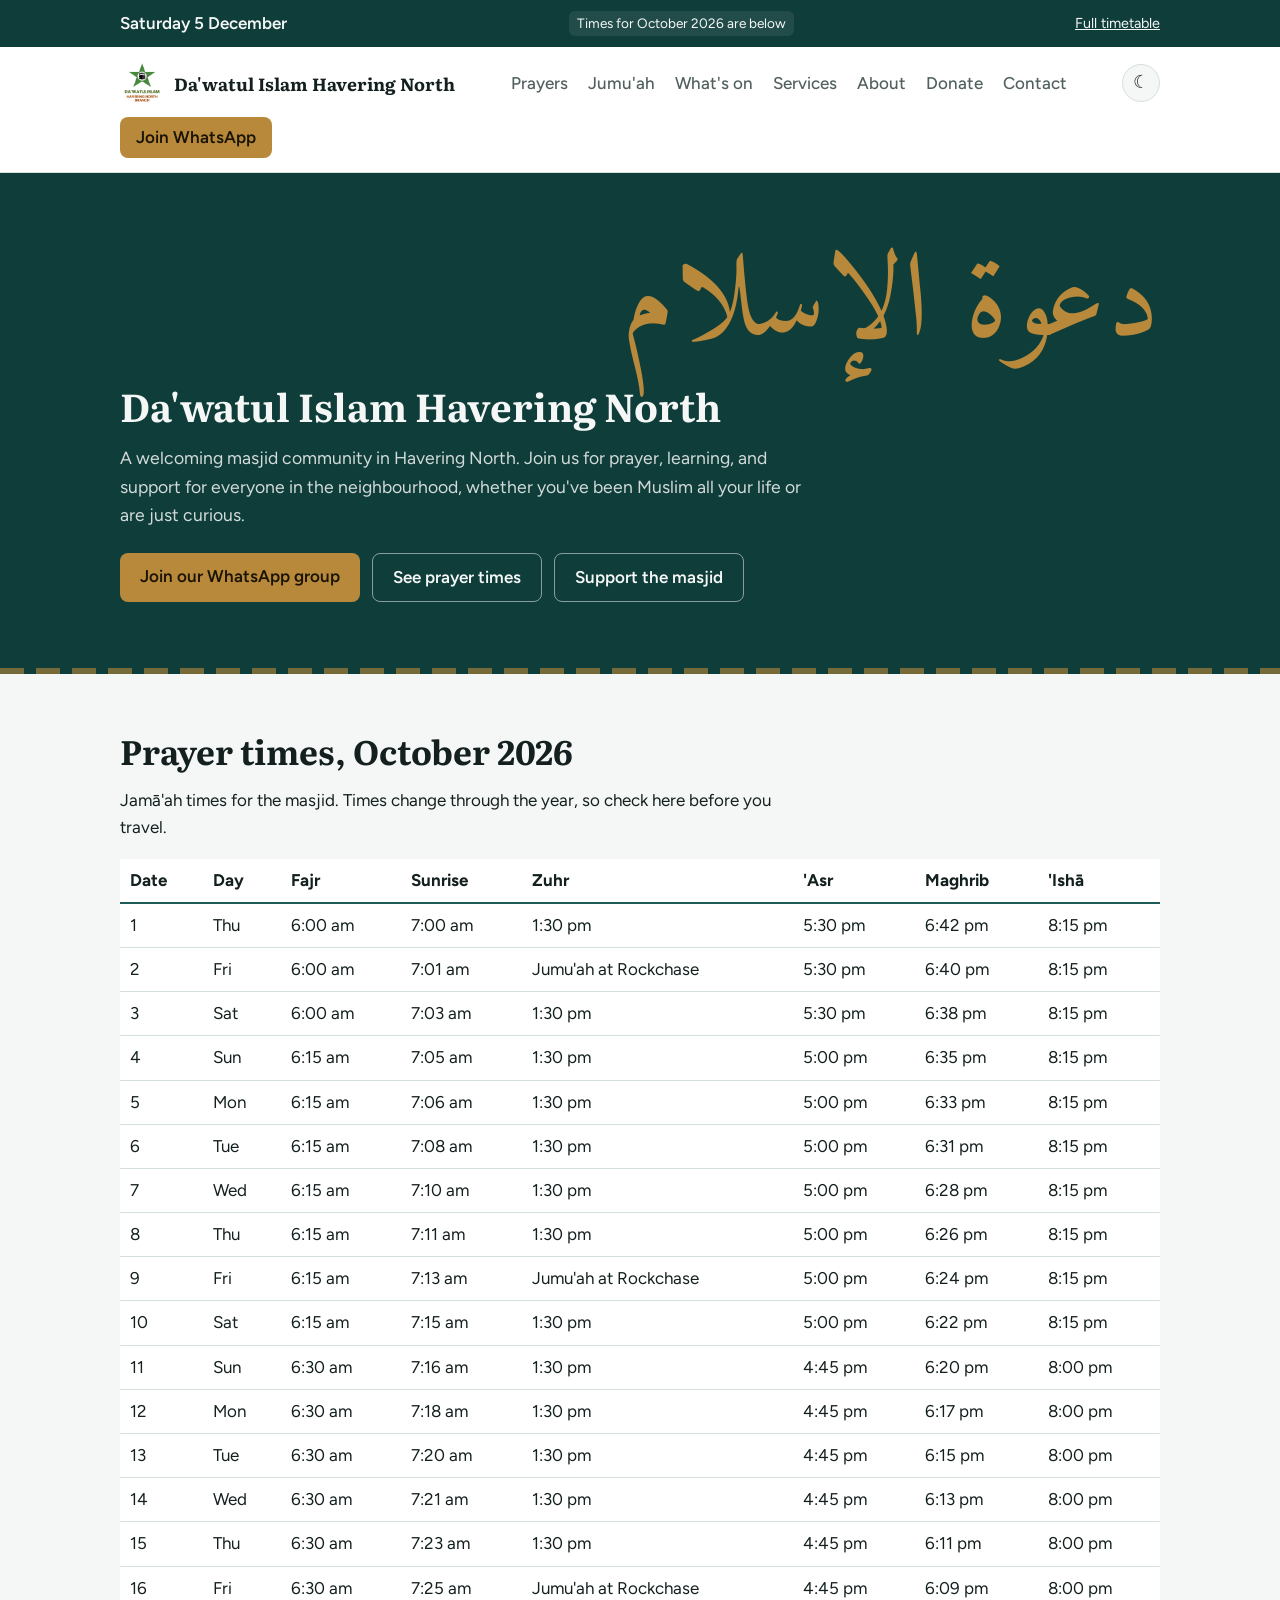
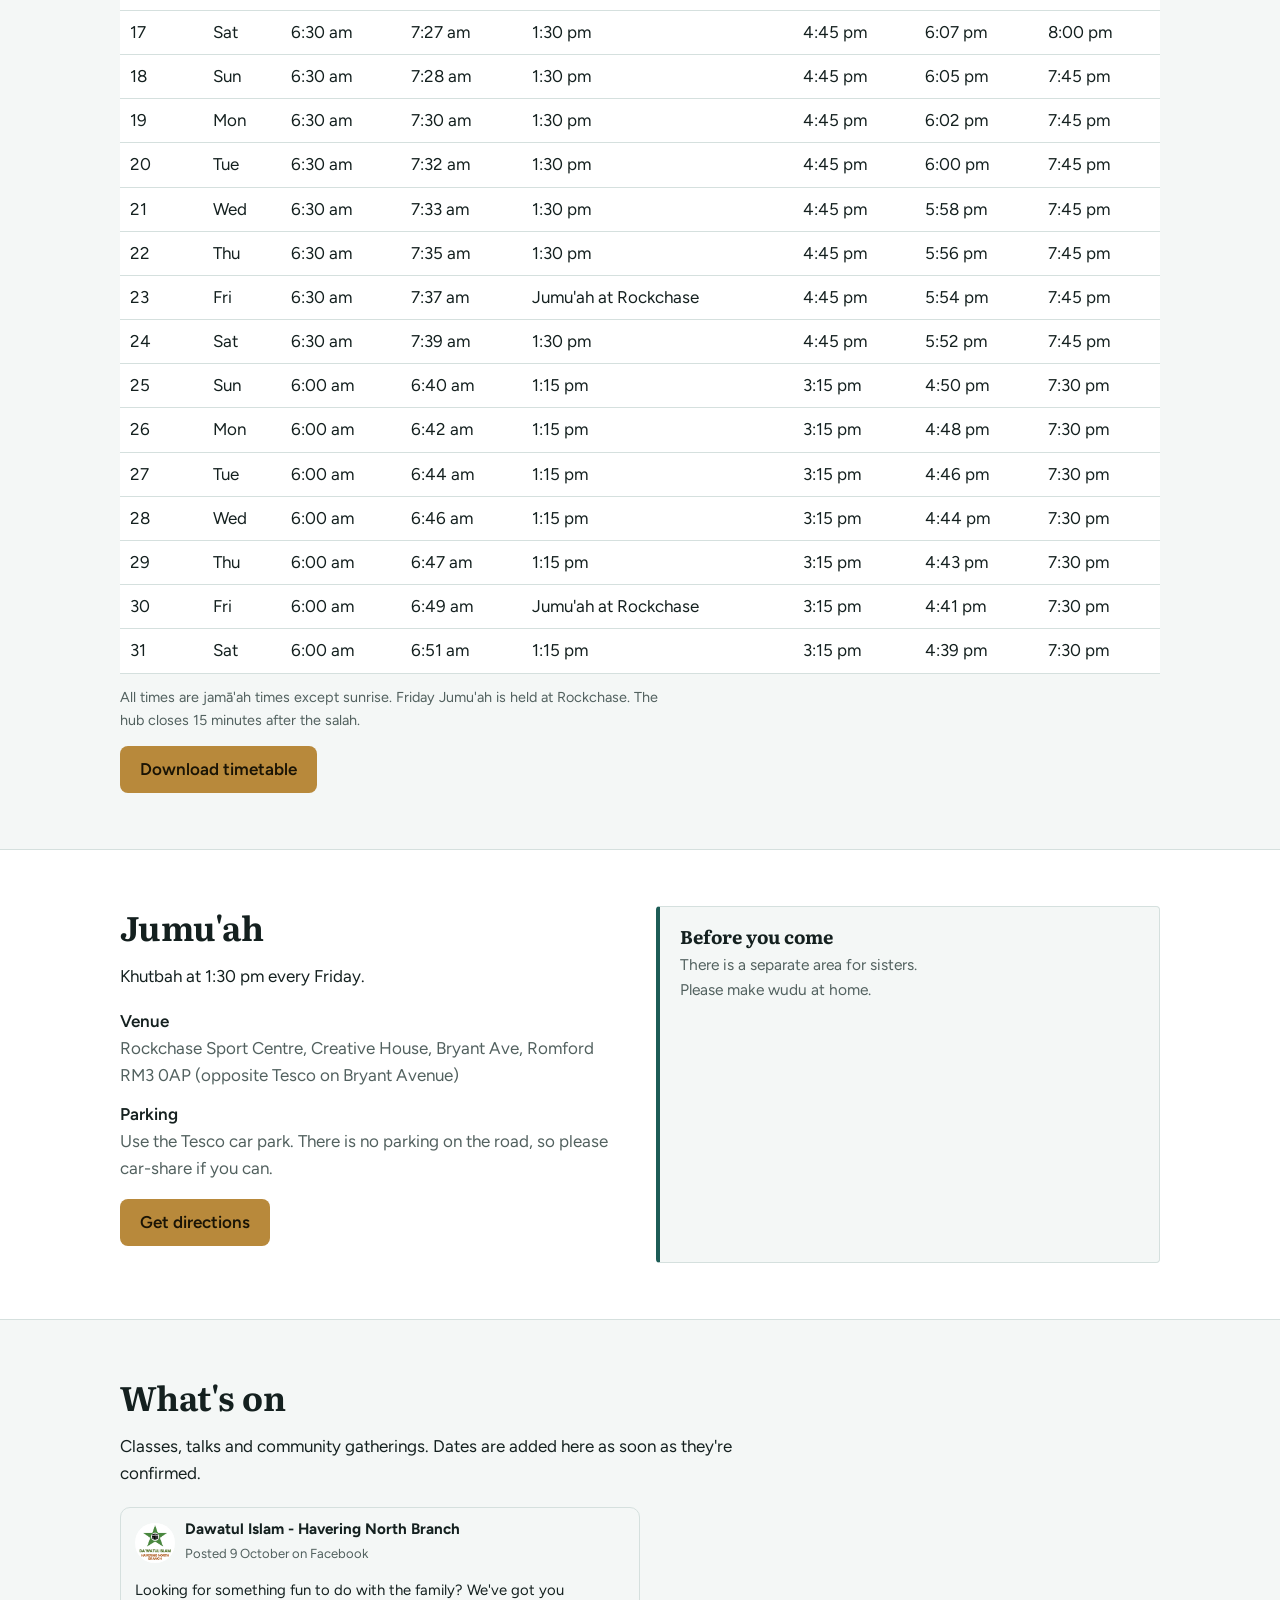
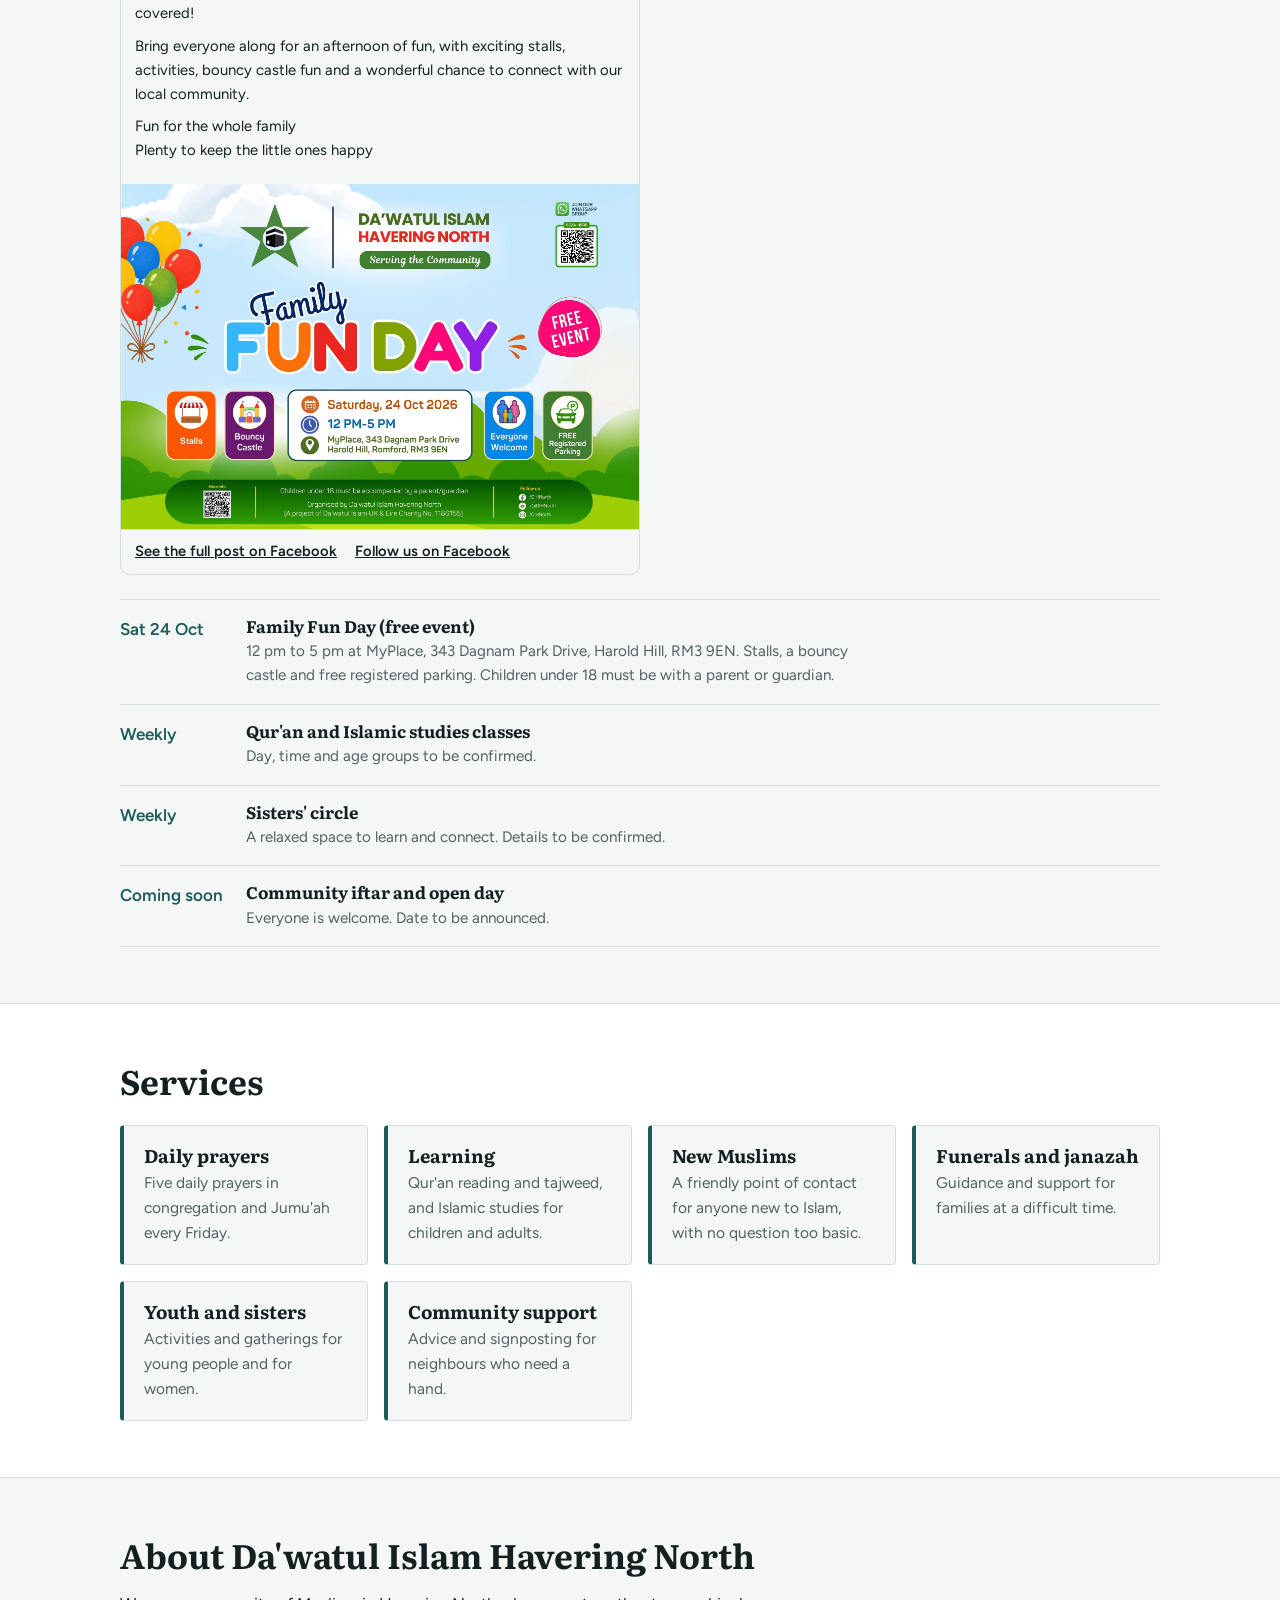
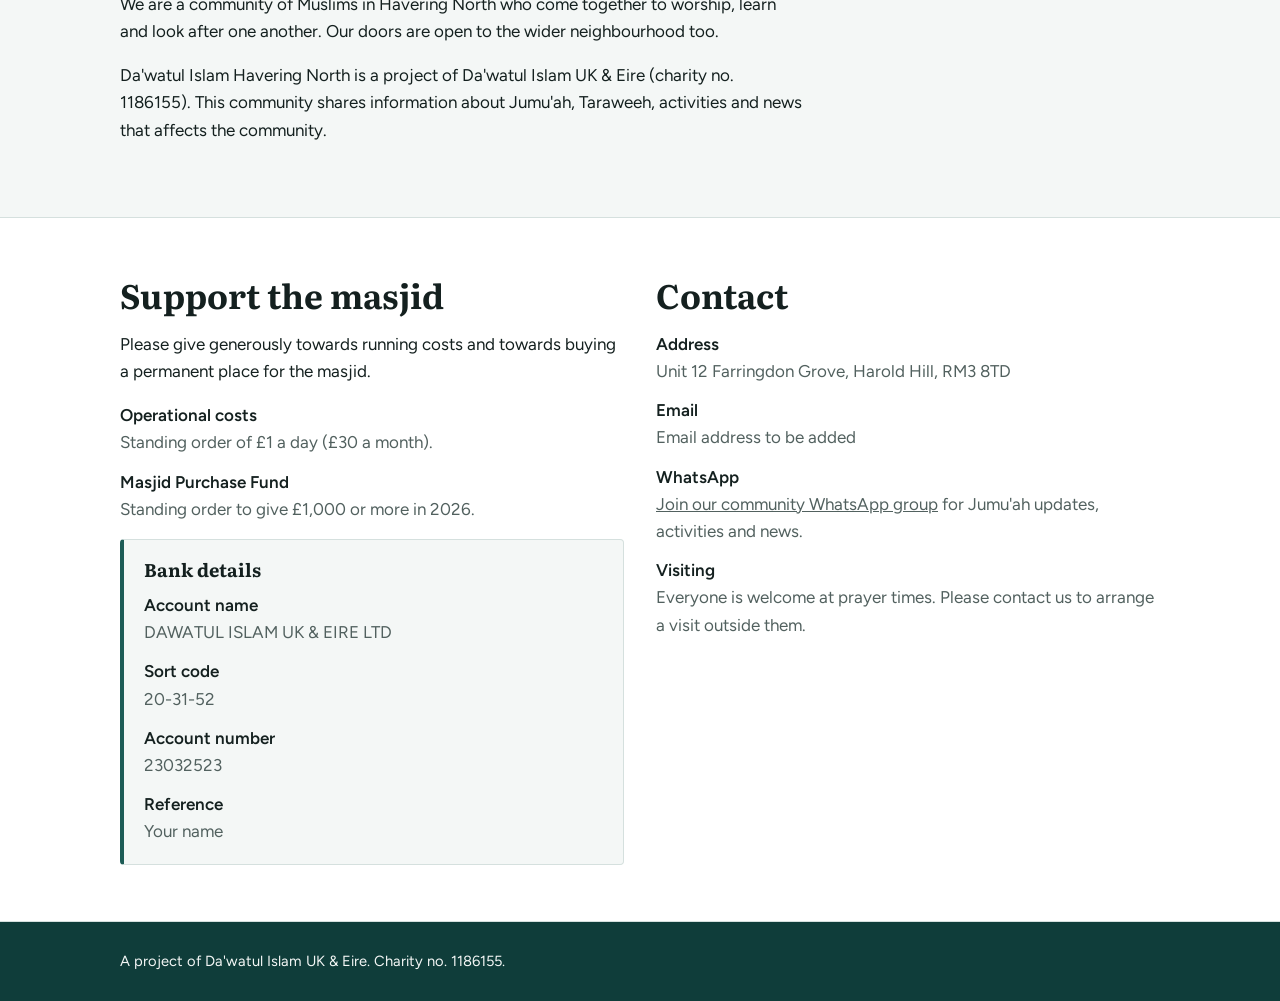
==== index.html @ 88156511 "Rename DIHN.html to index.html" ====
<!DOCTYPE html>
<html lang="en">

<head>
  <meta charset="utf-8">
  <meta name="viewport" content="width=device-width, initial-scale=1, viewport-fit=cover">
  <title>Da'watul Islam Havering North</title>
  <link rel="preconnect" href="https://fonts.googleapis.com">
  <link rel="preconnect" href="https://fonts.gstatic.com" crossorigin>
  <link
    href="https://fonts.googleapis.com/css2?family=Amiri:wght@400;700&family=Literata:opsz,wght@7..72,500;7..72,700&family=Figtree:wght@400;500;600&display=swap"
    rel="stylesheet">
  <style>
    :root {
      --bg: #f4f7f6;
      --surface: #ffffff;
      --ink: #14201f;
      --muted: #52615f;
      --green: #0f3d3a;
      --green-2: #1d5c56;
      --brass: #b8893b;
      --line: #d5e0de;
      --on-green: #f4f7f6;
      box-sizing: border-box;
      padding-top: env(safe-area-inset-top, 0px);
      padding-bottom: env(safe-area-inset-bottom, 0px);
    }

    @media (prefers-color-scheme:dark) {
      :root:not([data-theme="light"]) {
        --bg: #0c1615;
        --surface: #142321;
        --ink: #e8f0ee;
        --muted: #9fb3af;
        --green: #0a2a28;
        --green-2: #2a7c73;
        --brass: #d3a655;
        --line: #25403c;
        --on-green: #eef5f3;
      }
    }

    :root[data-theme="dark"] {
      --bg: #0c1615;
      --surface: #142321;
      --ink: #e8f0ee;
      --muted: #9fb3af;
      --green: #0a2a28;
      --green-2: #2a7c73;
      --brass: #d3a655;
      --line: #25403c;
      --on-green: #eef5f3;
    }

    html {
      scroll-padding-top: env(safe-area-inset-top, 0px);
      scroll-behavior: smooth
    }

    *,
    *::before,
    *::after {
      box-sizing: inherit
    }

    body {
      margin: 0;
      background: var(--bg);
      color: var(--ink);
      font: 400 17px/1.6 Figtree, system-ui, sans-serif
    }

    a {
      color: inherit
    }

    :focus-visible {
      outline: 3px solid var(--brass);
      outline-offset: 2px
    }

    .wrap {
      max-width: 1080px;
      margin: 0 auto;
      padding: 0 20px
    }

    h1,
    h2,
    h3 {
      font-family: Literata, Georgia, serif;
      line-height: 1.2;
      margin: 0 0 .5em
    }

    h2 {
      font-size: clamp(1.6rem, 3.5vw, 2.1rem)
    }

    p {
      margin: 0 0 1em;
      max-width: 62ch
    }

    /* prayer bar */
    .prayer {
      background: var(--green);
      color: var(--on-green)
    }

    .prayer .wrap {
      display: flex;
      flex-wrap: wrap;
      gap: 8px 28px;
      align-items: center;
      justify-content: space-between;
      padding-top: 10px;
      padding-bottom: 10px
    }

    .prayer strong {
      font-weight: 600
    }

    .times {
      display: flex;
      gap: 6px;
      flex-wrap: wrap;
      margin: 0;
      padding: 0;
      list-style: none
    }

    .times li {
      display: flex;
      flex-direction: column;
      align-items: center;
      min-width: 64px;
      padding: 4px 8px;
      border-radius: 6px;
      background: rgba(255, 255, 255, .08);
      font-size: .85rem;
      line-height: 1.3
    }

    .times b {
      font-size: 1.02rem;
      font-weight: 600
    }

    .times li.next {
      background: var(--brass);
      color: #1a1405
    }

    /* header */
    header.site {
      background: var(--surface);
      border-bottom: 1px solid var(--line)
    }

    header.site .wrap {
      display: flex;
      flex-wrap: wrap;
      align-items: center;
      justify-content: space-between;
      gap: 12px;
      padding-top: 14px;
      padding-bottom: 14px
    }

    .brand {
      font-family: Literata, serif;
      font-weight: 700;
      text-decoration: none;
      font-size: 1.1rem;
      display: flex;
      align-items: center;
      gap: 10px
    }

    .brand img {
      width: 44px;
      height: 44px;
      border-radius: 6px;
      background: #fff;
      object-fit: contain
    }

    .hero .logo {
      display: none
    }

    @media (min-width:860px) {
      .hero .logo {
        display: block;
        position: absolute;
        right: max(20px, calc(50% - 540px));
        top: 50%;
        transform: translateY(-50%);
        width: 190px;
        height: 190px;
        border-radius: 14px;
        background: #fff;
        object-fit: contain
      }
    }

    nav {
      display: flex;
      flex-wrap: wrap;
      gap: 4px 20px
    }

    nav a {
      text-decoration: none;
      color: var(--muted);
      font-weight: 500;
      padding: 4px 0
    }

    nav a:hover {
      color: var(--ink);
      text-decoration: underline;
      text-decoration-color: var(--brass);
      text-underline-offset: 6px
    }

    .btn {
      display: inline-block;
      background: var(--brass);
      color: #1a1405;
      font-weight: 600;
      text-decoration: none;
      padding: 10px 20px;
      border-radius: 8px
    }

    .btn:hover {
      filter: brightness(1.08)
    }

    .btn.ghost {
      background: transparent;
      color: var(--on-green);
      border: 1.5px solid rgba(255, 255, 255, .5)
    }

    button.btn {
      border: 0;
      font: inherit;
      font-weight: 600;
      cursor: pointer
    }

    button.btn[hidden] {
      display: none
    }

    /* hero */
    .hero {
      background: var(--green);
      color: var(--on-green);
      padding: 64px 0 72px;
      position: relative;
      overflow: hidden
    }

    .hero .ar {
      font-family: Amiri, serif;
      font-size: clamp(3.4rem, 11vw, 7.5rem);
      line-height: 1.15;
      margin: 0;
      color: var(--brass);
      direction: rtl
    }

    .hero h1 {
      font-size: clamp(1.6rem, 4vw, 2.4rem);
      margin: .2em 0 .4em
    }

    .hero p {
      color: rgba(244, 247, 246, .85);
      font-size: 1.1rem
    }

    .hero .cta {
      display: flex;
      gap: 12px;
      flex-wrap: wrap;
      margin-top: 24px
    }

    .hero::after {
      content: "";
      position: absolute;
      inset: auto 0 0 0;
      height: 6px;
      background: repeating-linear-gradient(90deg, var(--brass) 0 24px, transparent 24px 36px);
      opacity: .6
    }

    section {
      padding: 56px 0
    }

    .alt {
      background: var(--surface);
      border-block: 1px solid var(--line)
    }

    .grid {
      display: grid;
      gap: 16px;
      grid-template-columns: repeat(auto-fit, minmax(240px, 1fr));
      margin-top: 24px
    }

    .card {
      background: var(--bg);
      border: 1px solid var(--line);
      border-left: 4px solid var(--green-2);
      border-radius: 4px;
      padding: 18px 20px
    }

    .alt .card {
      background: var(--bg)
    }

    .card h3 {
      font-size: 1.15rem;
      margin-bottom: .3em
    }

    .card p {
      margin: 0;
      color: var(--muted);
      font-size: .97rem
    }

    /* events */
    .events {
      list-style: none;
      margin: 24px 0 0;
      padding: 0;
      border-top: 1px solid var(--line)
    }

    .events li {
      display: grid;
      grid-template-columns: 110px 1fr;
      gap: 16px;
      padding: 16px 0;
      border-bottom: 1px solid var(--line)
    }

    .events time {
      font-weight: 600;
      color: var(--green-2)
    }

    .events h3 {
      font-size: 1.05rem;
      margin: 0 0 .2em
    }

    .events p {
      margin: 0;
      color: var(--muted);
      font-size: .95rem
    }

    @media (prefers-color-scheme:dark) {
      .events time {
        color: var(--brass)
      }
    }

    /* donate + contact */
    .two {
      display: grid;
      gap: 32px;
      grid-template-columns: repeat(auto-fit, minmax(300px, 1fr))
    }

    .amounts {
      display: flex;
      gap: 10px;
      flex-wrap: wrap;
      margin: 16px 0
    }

    .amounts button {
      font: inherit;
      font-weight: 600;
      padding: 10px 18px;
      border-radius: 8px;
      border: 1.5px solid var(--green-2);
      background: transparent;
      color: var(--ink);
      cursor: pointer
    }

    .amounts button[aria-pressed="true"] {
      background: var(--green);
      color: var(--on-green);
      border-color: var(--green)
    }

    .note {
      font-size: .9rem;
      color: var(--muted)
    }

    dl {
      margin: 0
    }

    dt {
      font-weight: 600;
      margin-top: 12px
    }

    dd {
      margin: 0;
      color: var(--muted)
    }

    footer {
      background: var(--green);
      color: var(--on-green);
      padding: 28px 0;
      font-size: .92rem
    }

    footer p {
      margin: 0;
      max-width: none
    }

    .totop {
      position: fixed;
      right: 16px;
      bottom: calc(16px + env(safe-area-inset-bottom, 0px));
      width: 48px;
      height: 48px;
      border-radius: 50%;
      border: 0;
      background: var(--brass);
      color: #1a1405;
      font-size: 1.4rem;
      font-weight: 700;
      cursor: pointer;
      box-shadow: 0 2px 8px rgba(0, 0, 0, .3);
      opacity: 0;
      visibility: hidden;
      transition: opacity .2s, visibility .2s
    }

    .totop.show {
      opacity: 1;
      visibility: visible
    }

    .totop:hover {
      filter: brightness(1.08)
    }

    .themebtn {
      width: 38px;
      height: 38px;
      border-radius: 50%;
      border: 1.5px solid var(--line);
      background: var(--bg);
      color: var(--ink);
      font-size: 1.1rem;
      line-height: 1;
      cursor: pointer
    }

    :root[data-theme="dark"] .events time {
      color: var(--brass)
    }

    :root[data-theme="light"] .events time {
      color: var(--green-2)
    }

    .fbpost {
      max-width: 520px;
      margin: 20px 0 8px;
      background: var(--bg);
      border: 1px solid var(--line);
      border-radius: 10px;
      overflow: hidden
    }

    .fbpost .hd {
      display: flex;
      gap: 10px;
      align-items: center;
      padding: 12px 14px
    }

    .fbpost .hd img {
      width: 40px;
      height: 40px;
      border-radius: 50%;
      background: #fff;
      object-fit: contain
    }

    .fbpost .hd b {
      display: block;
      font-size: .95rem;
      line-height: 1.25
    }

    .fbpost .hd span {
      font-size: .82rem;
      color: var(--muted)
    }

    .fbpost .cap {
      padding: 0 14px 12px;
      font-size: .93rem
    }

    .fbpost .cap p {
      margin: 0 0 .6em
    }

    .fbpost>a img {
      display: block;
      width: 100%;
      height: auto
    }

    .fbpost .more {
      display: flex;
      flex-wrap: wrap;
      gap: 6px 18px;
      padding: 10px 14px;
      border-top: 1px solid var(--line);
      font-size: .92rem;
      font-weight: 600
    }

    @media (max-width:560px) {
      .events li {
        grid-template-columns: 1fr;
        gap: 4px
      }

      .hero {
        padding: 44px 0 52px
      }
    }

    @media (prefers-reduced-motion:reduce) {
      html {
        scroll-behavior: auto
      }
    }
  </style>
</head>

<body>

  <div class="prayer" aria-label="Prayer times">
    <div class="wrap">
      <strong id="today">Today's prayer times</strong>
      <ul class="times" id="times"></ul>
      <a href="#prayers" style="font-size:.9rem">Full timetable</a>
    </div>
  </div>

  <header class="site">
    <div class="wrap">
      <a class="brand" href="#top"><img src="Logo.jpg" alt="" width="44" height="44">Da'watul Islam Havering North</a>
      <nav aria-label="Main">
        <a href="#prayers">Prayers</a>
        <a href="#jumuah">Jumu'ah</a>
        <a href="#events">What's on</a>
        <a href="#services">Services</a>
        <a href="#about">About</a>
        <a href="#donate">Donate</a>
        <a href="#contact">Contact</a>
      </nav>
      <button class="themebtn" id="themebtn" type="button"></button>
      <a class="btn" style="padding:7px 16px" href="https://chat.whatsapp.com/LmIkG4OpgAs2cD7IW89BFK" target="_blank"
        rel="noopener">Join WhatsApp</a>
    </div>
  </header>

  <main id="top">
    <div class="hero">
      <div class="wrap">
        <p class="ar" lang="ar">دعوة الإسلام</p>
        <h1>Da'watul Islam Havering North</h1>
        <p>A welcoming masjid community in Havering North. Join us for prayer, learning, and support for everyone in the
          neighbourhood, whether you've been Muslim all your life or are just curious.</p>
        <div class="cta">
          <a class="btn" href="https://chat.whatsapp.com/LmIkG4OpgAs2cD7IW89BFK" target="_blank" rel="noopener">Join our
            WhatsApp group</a>
          <a class="btn ghost" href="#prayers">See prayer times</a>
          <a class="btn ghost" href="#donate">Support the masjid</a>
        </div>
      </div>
    </div>

    <section id="prayers">
      <div class="wrap">
        <h2>Prayer times, <span id="pmonth"></span></h2>
        <p>Jamā'ah times for the masjid. Times change through the year, so check here before you travel.</p>
        <div style="overflow-x:auto">
          <table id="ptable" style="border-collapse:collapse;width:100%;min-width:640px;background:var(--surface)">
            <thead id="phead"></thead>
            <tbody id="pbody"></tbody>
          </table>
        </div>
        <p class="note" style="margin-top:12px">All times are jamā'ah times except sunrise. Friday Jumu'ah is held at
          Rockchase. The hub closes 15 minutes after the salah.</p>
        <button class="btn" id="dlbtn" hidden>Download timetable</button>
      </div>
    </section>

    <section class="alt" id="jumuah">
      <div class="wrap two">
        <div>
          <h2>Jumu'ah</h2>
          <p>Khutbah at 1:30 pm every Friday.</p>
          <dl>
            <dt>Venue</dt>
            <dd>Rockchase Sport Centre, Creative House, Bryant Ave, Romford RM3 0AP (opposite Tesco on Bryant Avenue)
            </dd>
            <dt>Parking</dt>
            <dd>Use the Tesco car park. There is no parking on the road, so please car-share if you can.</dd>
          </dl>
          <p style="margin-top:16px"><a class="btn"
              href="https://www.google.com/maps/search/?api=1&query=Rockchase+Sport+Centre+Bryant+Ave+Romford+RM3+0AP"
              target="_blank" rel="noopener">Get directions</a></p>
        </div>
        <div class="card">
          <h3>Before you come</h3>
          <p>There is a separate area for sisters.<br>Please make wudu at home.</p>
        </div>
      </div>
    </section>

    <section id="events">
      <div class="wrap">
        <h2>What's on</h2>
        <p>Classes, talks and community gatherings. Dates are added here as soon as they're confirmed.</p>
        <article class="fbpost" aria-label="Latest post from our Facebook page">
          <div class="hd"><img src="Logo.jpg" alt="">
            <div><b>Dawatul Islam - Havering North Branch</b><span>Posted 9 October on Facebook</span></div>
          </div>
          <div class="cap">
            <p>Looking for something fun to do with the family? We've got you covered!</p>
            <p>Bring everyone along for an afternoon of fun, with exciting stalls, activities, bouncy castle fun and a
              wonderful chance to connect with our local community.</p>
            <p>Fun for the whole family<br>Plenty to keep the little ones happy</p>
          </div>
          <a href="https://www.facebook.com/photo?fbid=122194515602799040&amp;set=a.122098825490799040" target="_blank"
            rel="noopener"><img src="Funday.jpg"
              alt="Poster for the Family Fun Day on Saturday 24 October 2026, 12 pm to 5 pm at MyPlace, 343 Dagnam Park Drive, Harold Hill, Romford RM3 9EN. Free event with stalls, a bouncy castle and free registered parking. Everyone welcome."></a>
          <div class="more"><a
              href="https://www.facebook.com/photo?fbid=122194515602799040&amp;set=a.122098825490799040" target="_blank"
              rel="noopener">See the full post on Facebook</a><a href="https://www.facebook.com/DIHNorth"
              target="_blank" rel="noopener">Follow us on Facebook</a></div>
        </article>
        <ul class="events">
          <li><time>Sat 24 Oct</time>
            <div>
              <h3>Family Fun Day (free event)</h3>
              <p>12 pm to 5 pm at MyPlace, 343 Dagnam Park Drive, Harold Hill, RM3 9EN. Stalls, a bouncy castle and free
                registered parking. Children under 18 must be with a parent or guardian.</p>
            </div>
          </li>
          <li><time>Weekly</time>
            <div>
              <h3>Qur'an and Islamic studies classes</h3>
              <p>Day, time and age groups to be confirmed.</p>
            </div>
          </li>
          <li><time>Weekly</time>
            <div>
              <h3>Sisters' circle</h3>
              <p>A relaxed space to learn and connect. Details to be confirmed.</p>
            </div>
          </li>
          <li><time>Coming soon</time>
            <div>
              <h3>Community iftar and open day</h3>
              <p>Everyone is welcome. Date to be announced.</p>
            </div>
          </li>
        </ul>
      </div>
    </section>

    <section class="alt" id="services">
      <div class="wrap">
        <h2>Services</h2>
        <div class="grid">
          <div class="card">
            <h3>Daily prayers</h3>
            <p>Five daily prayers in congregation and Jumu'ah every Friday.</p>
          </div>
          <div class="card">
            <h3>Learning</h3>
            <p>Qur'an reading and tajweed, and Islamic studies for children and adults.</p>
          </div>
          <div class="card">
            <h3>New Muslims</h3>
            <p>A friendly point of contact for anyone new to Islam, with no question too basic.</p>
          </div>
          <div class="card">
            <h3>Funerals and janazah</h3>
            <p>Guidance and support for families at a difficult time.</p>
          </div>
          <div class="card">
            <h3>Youth and sisters</h3>
            <p>Activities and gatherings for young people and for women.</p>
          </div>
          <div class="card">
            <h3>Community support</h3>
            <p>Advice and signposting for neighbours who need a hand.</p>
          </div>
        </div>
      </div>
    </section>

    <section id="about">
      <div class="wrap">
        <h2>About Da'watul Islam Havering North</h2>
        <p>We are a community of Muslims in Havering North who come together to worship, learn and look after one
          another. Our doors are open to the wider neighbourhood too.</p>
        <p>Da'watul Islam Havering North is a project of Da'watul Islam UK &amp; Eire (charity no. 1186155). This
          community shares information about Jumu'ah, Taraweeh, activities and news that affects the community.</p>
      </div>
    </section>

    <section class="alt" id="donate">
      <div class="wrap two">
        <div>
          <h2>Support the masjid</h2>
          <p>Please give generously towards running costs and towards buying a permanent place for the masjid.</p>
          <dl>
            <dt>Operational costs</dt>
            <dd>Standing order of £1 a day (£30 a month).</dd>
            <dt>Masjid Purchase Fund</dt>
            <dd>Standing order to give £1,000 or more in 2026.</dd>
          </dl>
          <div class="card" style="margin-top:16px">
            <h3>Bank details</h3>
            <dl>
              <dt>Account name</dt>
              <dd>DAWATUL ISLAM UK &amp; EIRE LTD</dd>
              <dt>Sort code</dt>
              <dd>20-31-52</dd>
              <dt>Account number</dt>
              <dd>23032523</dd>
              <dt>Reference</dt>
              <dd>Your name</dd>
            </dl>
          </div>
        </div>
        <div id="contact">
          <h2>Contact</h2>
          <dl>
            <dt>Address</dt>
            <dd>Unit 12 Farringdon Grove, Harold Hill, RM3 8TD</dd>
            <dt>Email</dt>
            <dd>Email address to be added</dd>
            <dt>WhatsApp</dt>
            <dd><a href="https://chat.whatsapp.com/LmIkG4OpgAs2cD7IW89BFK" target="_blank" rel="noopener">Join our
                community WhatsApp group</a> for Jumu'ah updates, activities and news.</dd>
            <dt>Visiting</dt>
            <dd>Everyone is welcome at prayer times. Please contact us to arrange a visit outside them.</dd>
          </dl>
        </div>
      </div>
    </section>
  </main>

  <footer>
    <div class="wrap">
      <p>A project of Da'watul Islam UK &amp; Eire. Charity no. 1186155.</p>
    </div>
  </footer>

  <button class="totop" id="totop" aria-label="Back to top" title="Back to top">&uarr;</button>

  <script>
    // MONTHLY UPDATE: change YEAR, MONTH and the DAYS list (one line per day, in date order).
    // Order on each line: Fajr, Sunrise, Zuhr, 'Asr, Maghrib, 'Isha. Write J for Jumu'ah at Rockchase.
    var YEAR = 2026, MONTH = 10;
    var DAYS = [
      "6:00 7:00 1:30 5:30 6:42 8:15", "6:00 7:01 J 5:30 6:40 8:15", "6:00 7:03 1:30 5:30 6:38 8:15",
      "6:15 7:05 1:30 5:00 6:35 8:15", "6:15 7:06 1:30 5:00 6:33 8:15", "6:15 7:08 1:30 5:00 6:31 8:15",
      "6:15 7:10 1:30 5:00 6:28 8:15", "6:15 7:11 1:30 5:00 6:26 8:15", "6:15 7:13 J 5:00 6:24 8:15",
      "6:15 7:15 1:30 5:00 6:22 8:15", "6:30 7:16 1:30 4:45 6:20 8:00", "6:30 7:18 1:30 4:45 6:17 8:00",
      "6:30 7:20 1:30 4:45 6:15 8:00", "6:30 7:21 1:30 4:45 6:13 8:00", "6:30 7:23 1:30 4:45 6:11 8:00",
      "6:30 7:25 J 4:45 6:09 8:00", "6:30 7:27 1:30 4:45 6:07 8:00", "6:30 7:28 1:30 4:45 6:05 7:45",
      "6:30 7:30 1:30 4:45 6:02 7:45", "6:30 7:32 1:30 4:45 6:00 7:45", "6:30 7:33 1:30 4:45 5:58 7:45",
      "6:30 7:35 1:30 4:45 5:56 7:45", "6:30 7:37 J 4:45 5:54 7:45", "6:30 7:39 1:30 4:45 5:52 7:45",
      "6:00 6:40 1:15 3:15 4:50 7:30", "6:00 6:42 1:15 3:15 4:48 7:30", "6:00 6:44 1:15 3:15 4:46 7:30",
      "6:00 6:46 1:15 3:15 4:44 7:30", "6:00 6:47 1:15 3:15 4:43 7:30", "6:00 6:49 J 3:15 4:41 7:30",
      "6:00 6:51 1:15 3:15 4:39 7:30"
    ];
    var NAMES = ["Fajr", "Sunrise", "Zuhr", "'Asr", "Maghrib", "'Ishā"], PM = [0, 0, 1, 1, 1, 1];
    var el = document.getElementById("times"), body = document.getElementById("pbody");
    function fmt(t, i) { return t === "J" ? "Jumu'ah at Rockchase" : t + (PM[i] ? " pm" : " am") }
    function mins(t, i) { var m = t.match(/^(\d+):(\d+)$/); if (!m) return null; var h = +m[1]; if (PM[i] && h < 12) h += 12; return h * 60 + (+m[2]) }
    var d = new Date();
    document.getElementById("today").textContent = d.toLocaleDateString("en-GB", { weekday: "long", day: "numeric", month: "long" });
    var dayIdx = (d.getFullYear() === YEAR && d.getMonth() + 1 === MONTH) ? d.getDate() - 1 : -1;
    var now = d.getHours() * 60 + d.getMinutes(), nextSet = false;
    var mname = new Date(YEAR, MONTH - 1, 1).toLocaleDateString("en-GB", { month: "long", year: "numeric" });
    document.getElementById("pmonth").textContent = mname;
    if (dayIdx >= 0) {
      DAYS[dayIdx].split(" ").forEach(function (t, i) {
        if (i === 1) return;
        var mm = mins(t, i), cls = "";
        if (!nextSet && mm !== null && mm > now) { cls = ' class="next"'; nextSet = true }
        el.insertAdjacentHTML("beforeend", "<li" + cls + "><span>" + (t === "J" ? "Jumu'ah" : NAMES[i]) + "</span><b>" + (t === "J" ? "Rockchase" : t) + "</b></li>");
      });
    } else { el.insertAdjacentHTML("beforeend", "<li style='min-width:0'>Times for " + mname + " are below</li>") }
    var th = "padding:8px 10px;text-align:left;border-bottom:2px solid var(--green-2);white-space:nowrap", td = "padding:8px 10px;border-bottom:1px solid var(--line);white-space:nowrap";
    document.getElementById("phead").innerHTML = "<tr><th style='" + th + "'>Date</th><th style='" + th + "'>Day</th>" + NAMES.map(function (n) { return "<th style='" + th + "'>" + n + "</th>" }).join("") + "</tr>";
    body.innerHTML = DAYS.map(function (r, k) {
      var dn = new Date(YEAR, MONTH - 1, k + 1).toLocaleDateString("en-GB", { weekday: "short" });
      var bg = k === dayIdx ? "background:var(--brass);color:#1a1405;font-weight:600;" : "";
      return "<tr style='" + bg + "'><td style='" + td + "'>" + (k + 1) + "</td><td style='" + td + "'>" + dn + "</td>" + r.split(" ").map(function (t, i) { return "<td style='" + td + "'>" + fmt(t, i) + "</td>" }).join("") + "</tr>";
    }).join("");
    var dl = document.getElementById("dlbtn");
    var hosted = !!(window.claude && window.claude.use);
    function startDl(dn) {
      dl.hidden = false;
      dl.addEventListener("click", function () {
        var rows = [["Date", "Day"].concat(NAMES)].concat(DAYS.map(function (r, k) {
          var dt = new Date(YEAR, MONTH - 1, k + 1);
          return [dt.toLocaleDateString("en-GB", { day: "numeric", month: "long", year: "numeric" }), dt.toLocaleDateString("en-GB", { weekday: "long" })].concat(r.split(" ").map(fmt));
        }));
        var csv = rows.map(function (r) { return r.map(function (c) { return '"' + String(c).replace(/"/g, '""') + '"' }).join(",") }).join("\r\n");
        var fn = "salah-timetable-" + YEAR + "-" + (MONTH < 10 ? "0" : "") + MONTH + ".csv";
        if (dn) { dn.save({ filename: fn, data: "\ufeff" + csv }).catch(function () { }); return }
        var a = document.createElement("a"); a.href = URL.createObjectURL(new Blob(["\ufeff" + csv], { type: "text/csv" })); a.download = fn; document.body.appendChild(a); a.click(); a.remove();
      });
    }
    if (hosted) { window.claude.use("downloads").then(function (dn) { if (dn) startDl(dn) }).catch(function () { }) } else { startDl(null) }
    var root = document.documentElement, tb = document.getElementById("themebtn");
    function isDark() { var t = root.getAttribute("data-theme"); return t ? t === "dark" : window.matchMedia("(prefers-color-scheme: dark)").matches }
    function paint() { var dk = isDark(); tb.textContent = dk ? "\u2600" : "\u263E"; var l = dk ? "Switch to light mode" : "Switch to dark mode"; tb.setAttribute("aria-label", l); tb.title = l }
    try { var sv = localStorage.getItem("theme"); if (sv) root.setAttribute("data-theme", sv) } catch (e) { }
    paint();
    tb.addEventListener("click", function () { var n = isDark() ? "light" : "dark"; root.setAttribute("data-theme", n); try { localStorage.setItem("theme", n) } catch (e) { } paint() });
    var tt = document.getElementById("totop");
    window.addEventListener("scroll", function () { tt.classList.toggle("show", window.scrollY > 400) }, { passive: true });
    tt.addEventListener("click", function () { window.scrollTo({ top: 0, behavior: window.matchMedia("(prefers-reduced-motion: reduce)").matches ? "auto" : "smooth" }) });
    var btns = document.querySelectorAll("#amounts button"), give = document.getElementById("give");
    btns.forEach(function (b) {
      b.addEventListener("click", function () {
        btns.forEach(function (x) { x.setAttribute("aria-pressed", "false") });
        b.setAttribute("aria-pressed", "true"); give.textContent = "Donate " + b.textContent;
      })
    });
  </script>
</body>

</html>
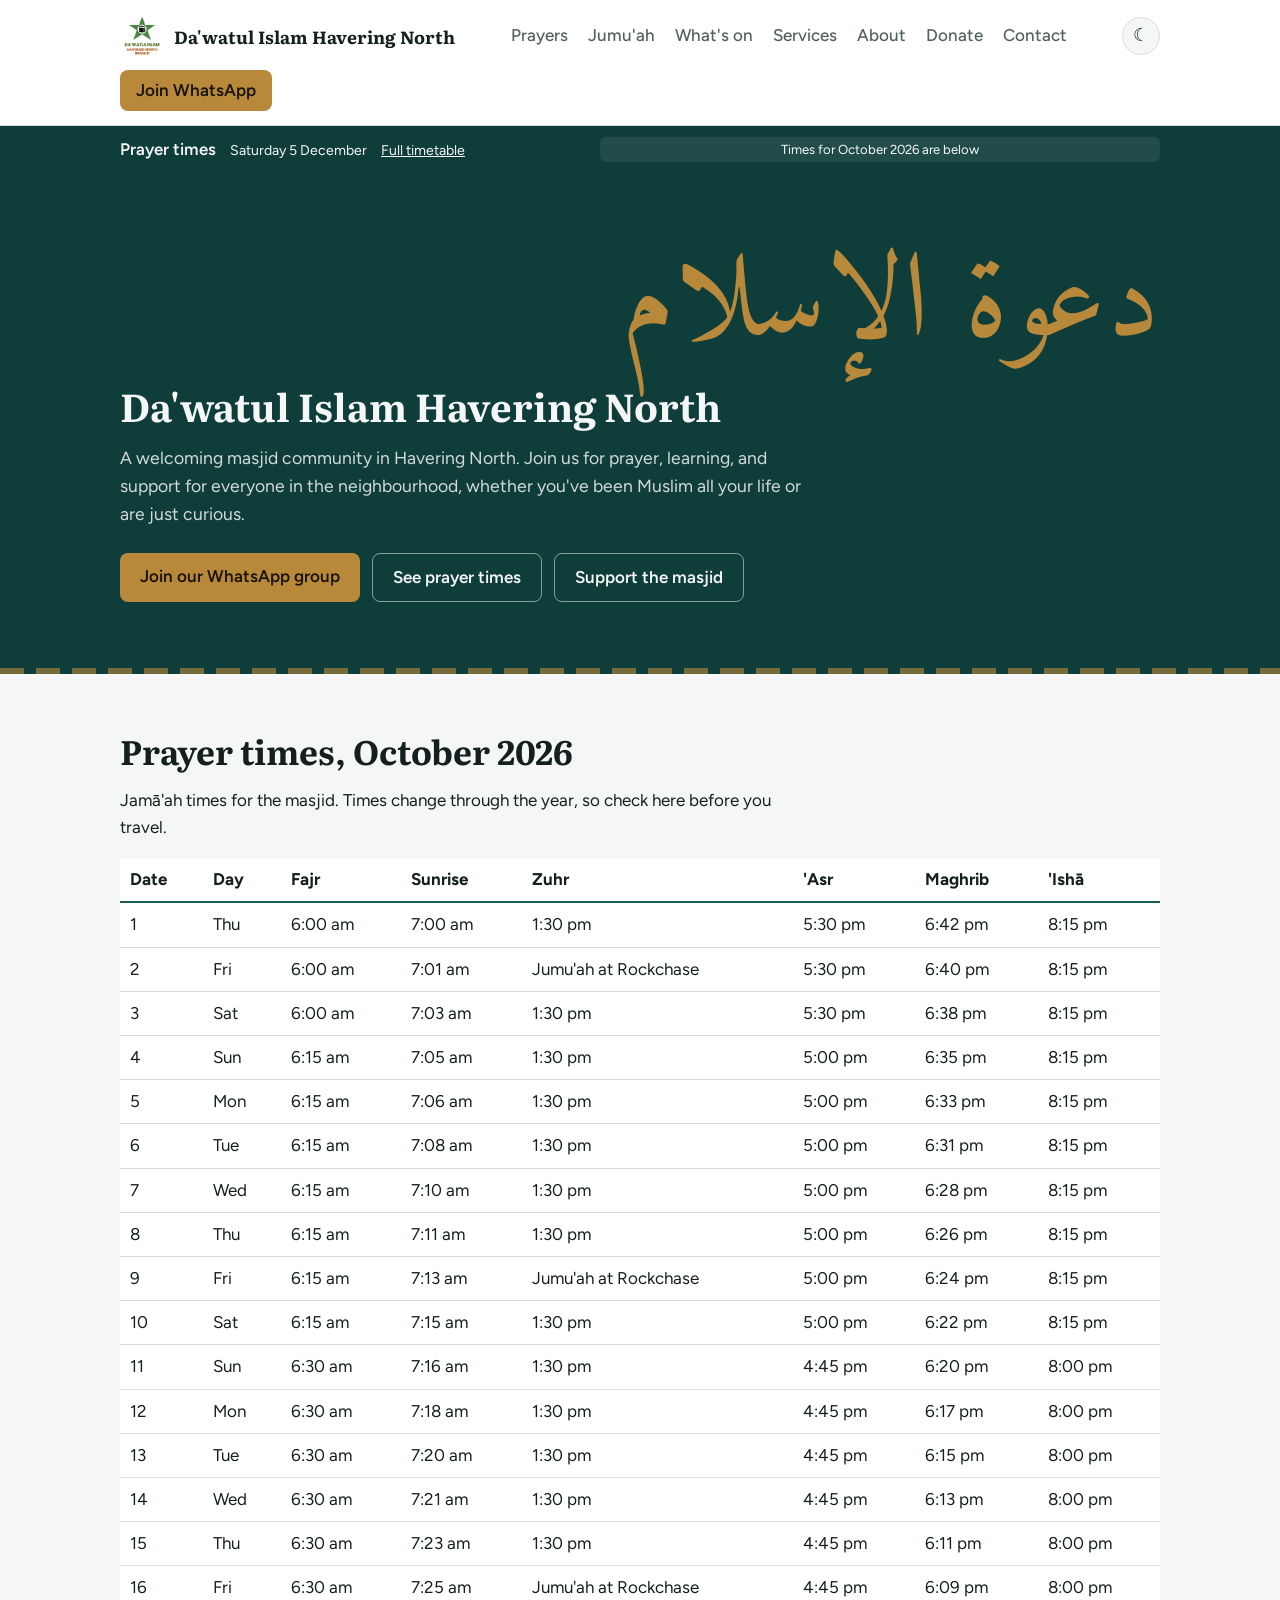
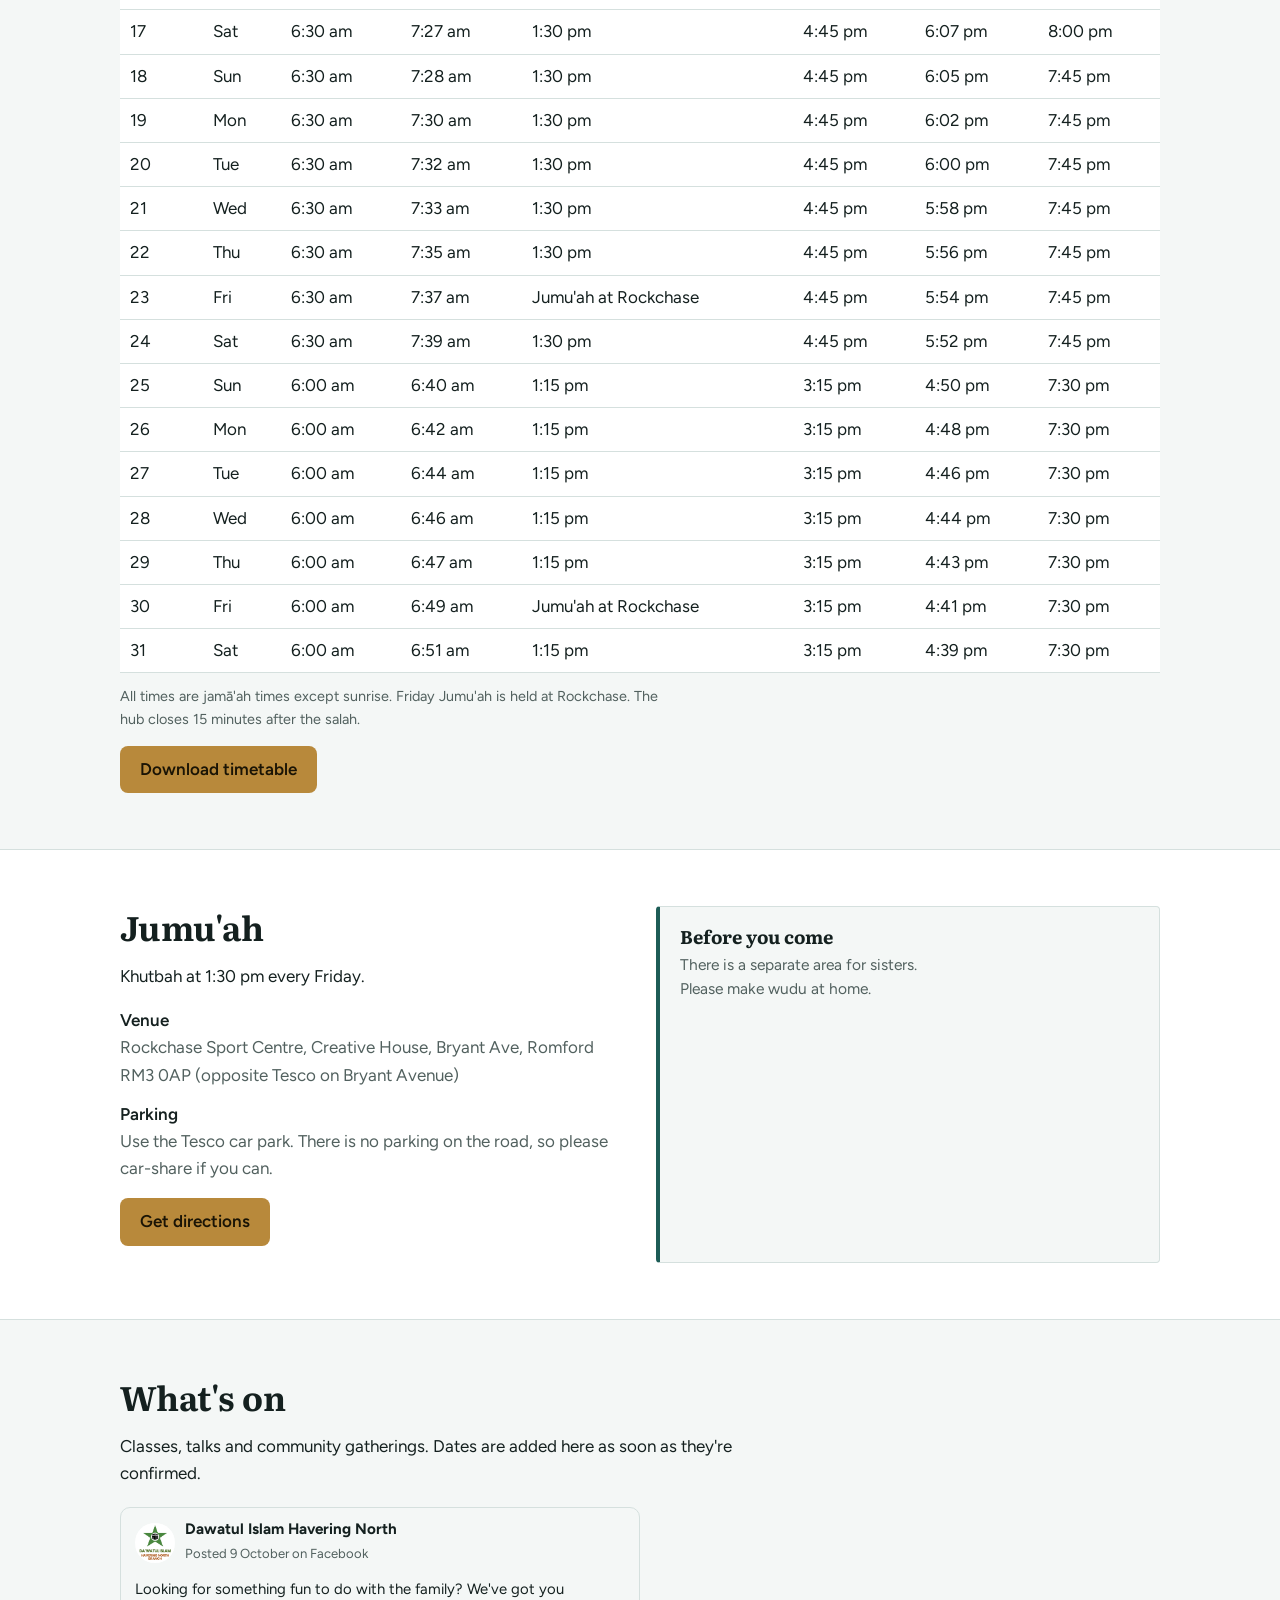
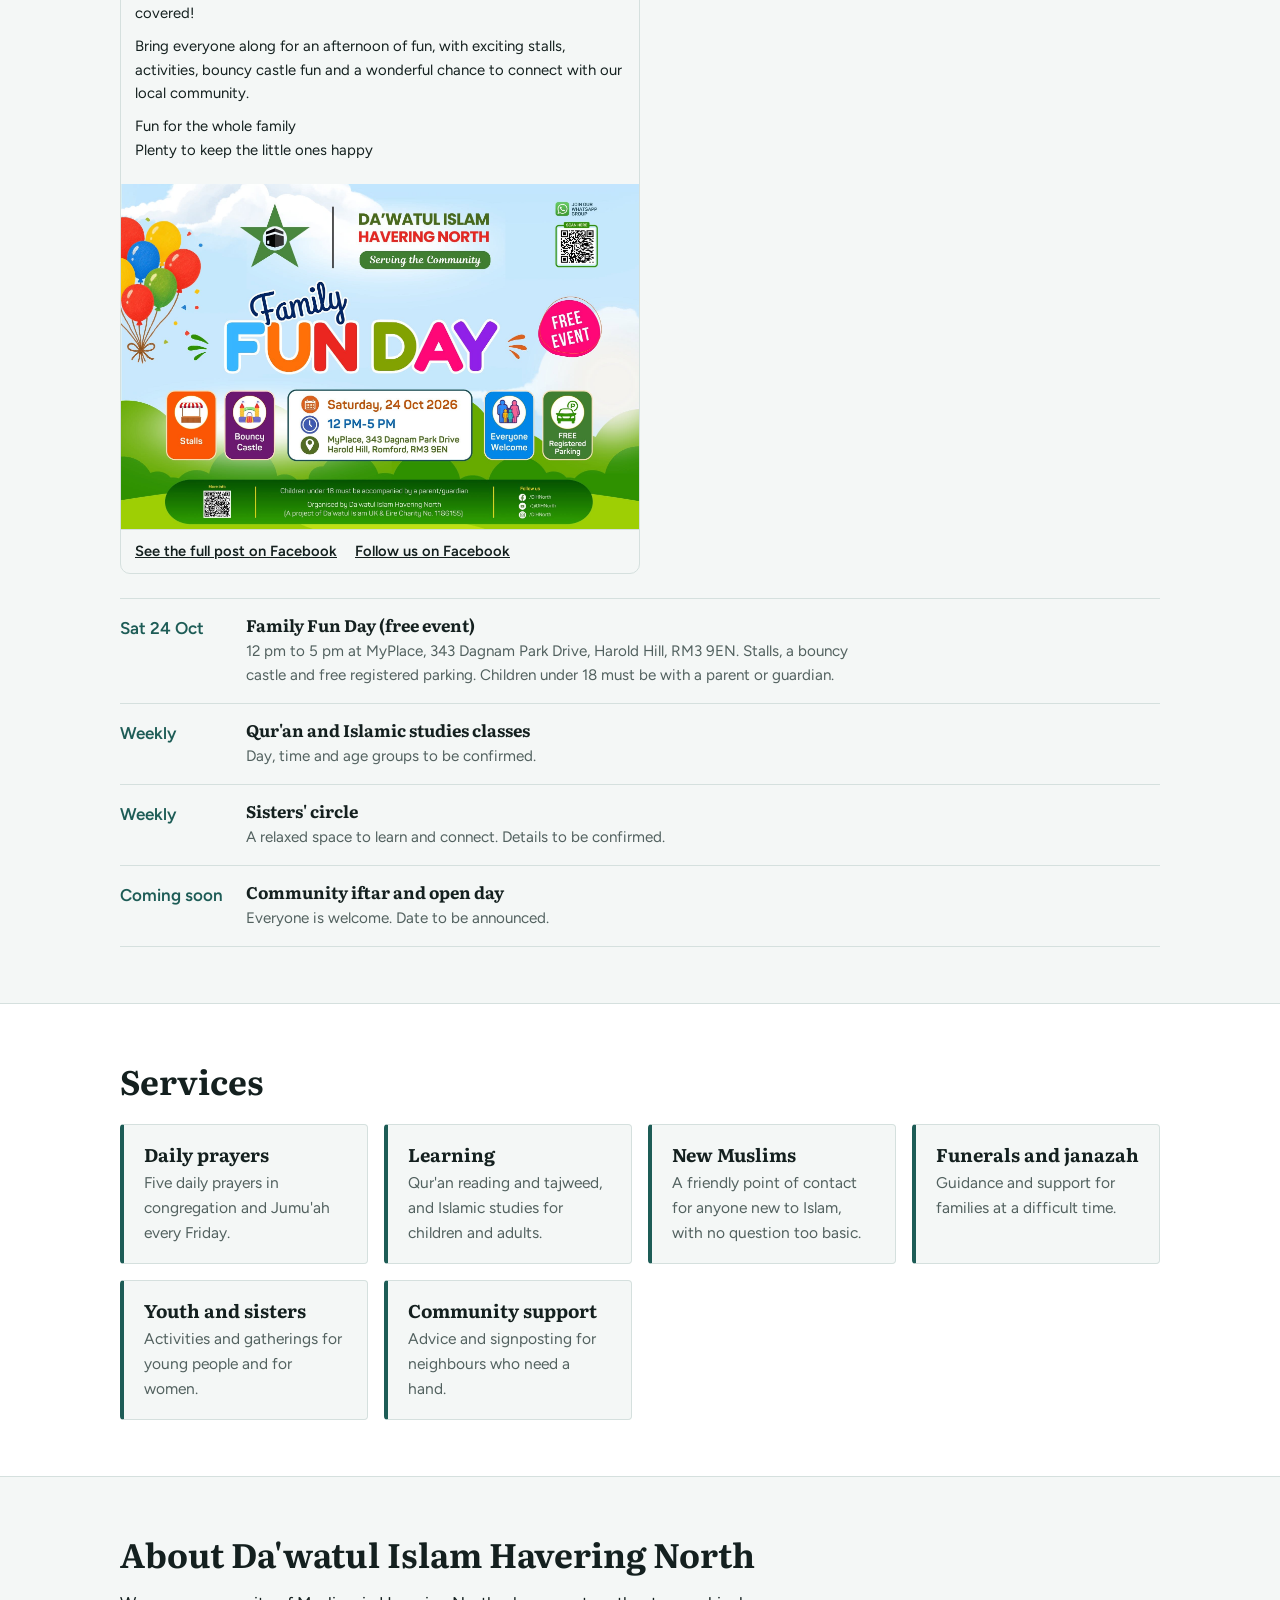
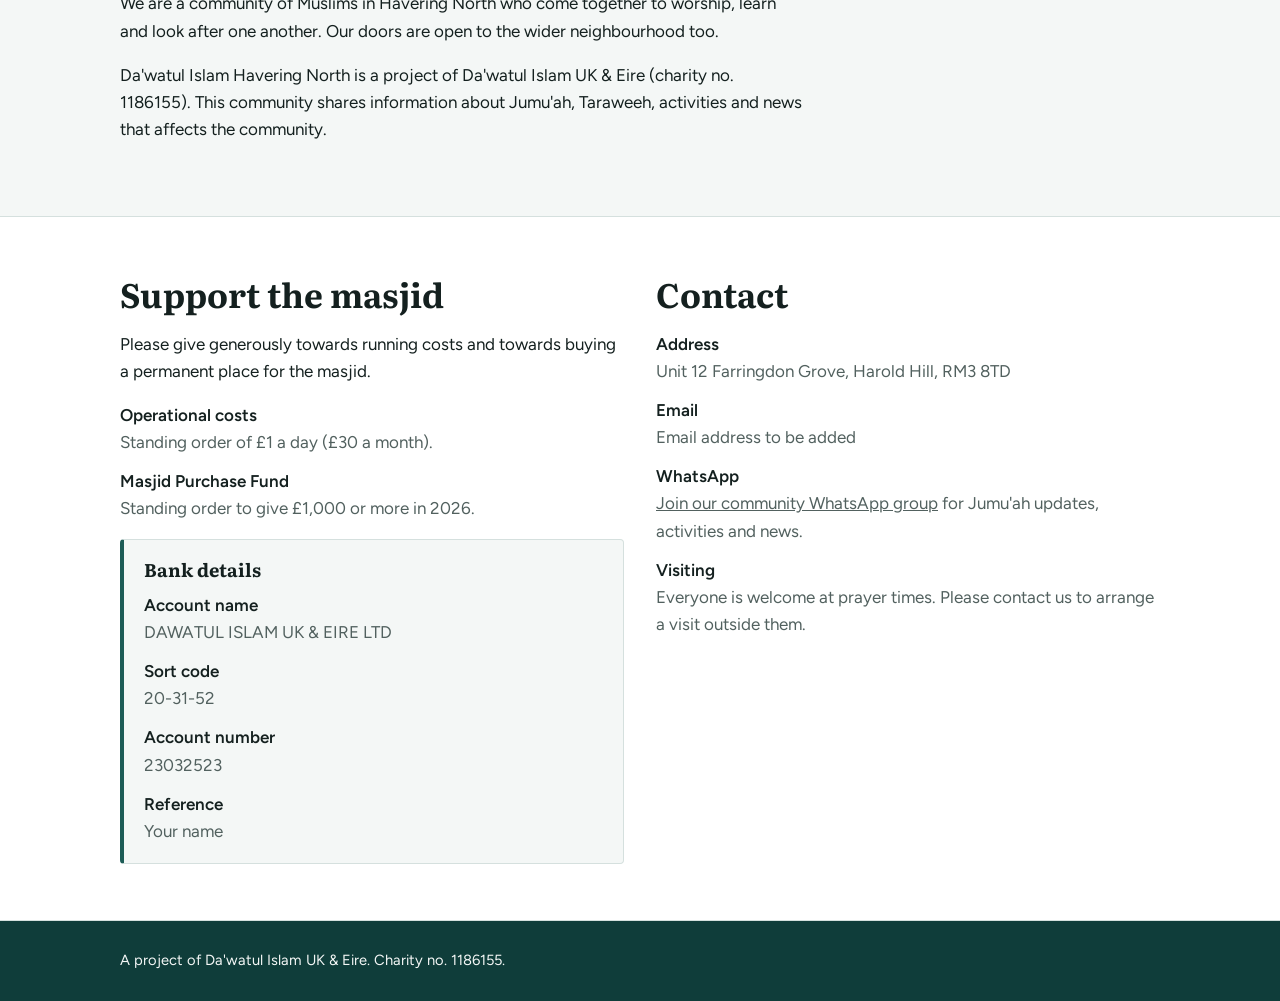
==== commit a7fdae70: "Enhance styling for prayer times and navigation Added responsive styles for prayer times and menu bu" ====
--- a/index.html
+++ b/index.html
@@ -118,33 +118,50 @@
       padding-bottom: 10px
     }
 
+    .prayer .ph {
+      display: flex;
+      flex-wrap: wrap;
+      align-items: baseline;
+      gap: 2px 14px
+    }
+
     .prayer strong {
-      font-weight: 600
+      font-weight: 600;
+      font-size: 1.05rem
+    }
+
+    .prayer .ph span,
+    .prayer .ph a {
+      font-size: .88rem
     }
 
     .times {
       display: flex;
       gap: 6px;
-      flex-wrap: wrap;
+      flex-wrap: nowrap;
       margin: 0;
       padding: 0;
-      list-style: none
+      list-style: none;
+      flex: 1 1 360px;
+      max-width: 560px
     }
 
     .times li {
       display: flex;
       flex-direction: column;
       align-items: center;
-      min-width: 64px;
-      padding: 4px 8px;
+      flex: 1 1 0;
+      min-width: 0;
+      padding: 4px 2px;
       border-radius: 6px;
       background: rgba(255, 255, 255, .08);
-      font-size: .85rem;
-      line-height: 1.3
+      font-size: .82rem;
+      line-height: 1.3;
+      text-align: center
     }
 
     .times b {
-      font-size: 1.02rem;
+      font-size: 1rem;
       font-weight: 600
     }
 
@@ -564,23 +581,60 @@
         scroll-behavior: auto
       }
     }
+    /* mobile header, menu and top banner */
+    .menubtn {
+      display: none;
+      height: 38px;
+      padding: 0 14px;
+      border-radius: 19px;
+      border: 1.5px solid var(--line);
+      background: var(--bg);
+      color: var(--ink);
+      font: inherit;
+      font-weight: 600;
+      cursor: pointer
+    }
+
+    .navjoin {
+      display: none
+    }
+
+    .brand img {
+      flex: none
+    }
+
+    @media (max-width:720px) {
+      header.site .wrap { flex-wrap: wrap; gap: 10px }
+      .brand { flex: 1; min-width: 0; font-size: 1rem; line-height: 1.2 }
+      .menubtn { display: inline-flex; align-items: center; gap: 6px }
+      header.site nav { display: none; width: 100%; order: 5; flex-direction: column; gap: 0 }
+      header.site.open nav { display: flex }
+      header.site nav a { padding: 13px 2px; border-top: 1px solid var(--line); font-size: 1.05rem }
+      header.site .navjoin { display: block; color: var(--ink); font-weight: 600 }
+      header.site .wrap>.btn { display: none }
+      .prayer .ph { justify-content: space-between }
+      .prayer .ph span { order: 3; flex-basis: 100%; opacity: .85 }
+      .times li { padding: 8px 2px }
+      .hero .ar { font-size: 2.8rem; line-height: 1.6 }
+      .hero .cta .btn { flex: 1 1 100%; text-align: center }
+    }
+
+    @media (max-width:560px) {
+      .prayer .wrap { flex-direction: column; align-items: stretch; gap: 8px }
+      .times { flex: none; max-width: none; gap: 4px }
+      .times li { font-size: .72rem }
+      .times b { font-size: .88rem }
+    }
   </style>
 </head>
 
 <body>
-
-  <div class="prayer" aria-label="Prayer times">
-    <div class="wrap">
-      <strong id="today">Today's prayer times</strong>
-      <ul class="times" id="times"></ul>
-      <a href="#prayers" style="font-size:.9rem">Full timetable</a>
-    </div>
-  </div>
 
   <header class="site">
     <div class="wrap">
       <a class="brand" href="#top"><img src="Logo.jpg" alt="" width="44" height="44">Da'watul Islam Havering North</a>
-      <nav aria-label="Main">
+      <nav aria-label="Main" id="mainnav">
+        <a class="navjoin" href="https://chat.whatsapp.com/LmIkG4OpgAs2cD7IW89BFK" target="_blank" rel="noopener">Join our WhatsApp group</a>
         <a href="#prayers">Prayers</a>
         <a href="#jumuah">Jumu'ah</a>
         <a href="#events">What's on</a>
@@ -590,10 +644,18 @@
         <a href="#contact">Contact</a>
       </nav>
       <button class="themebtn" id="themebtn" type="button"></button>
+      <button class="menubtn" id="menubtn" type="button" aria-expanded="false" aria-controls="mainnav">&#9776; Menu</button>
       <a class="btn" style="padding:7px 16px" href="https://chat.whatsapp.com/LmIkG4OpgAs2cD7IW89BFK" target="_blank"
         rel="noopener">Join WhatsApp</a>
     </div>
   </header>
+
+  <div class="prayer" aria-label="Prayer times">
+    <div class="wrap">
+      <div class="ph"><strong>Prayer times</strong><span id="today"></span><a href="#prayers">Full timetable</a></div>
+      <ul class="times" id="times"></ul>
+    </div>
+  </div>
 
   <main id="top">
     <div class="hero">
@@ -656,7 +718,7 @@
         <p>Classes, talks and community gatherings. Dates are added here as soon as they're confirmed.</p>
         <article class="fbpost" aria-label="Latest post from our Facebook page">
           <div class="hd"><img src="Logo.jpg" alt="">
-            <div><b>Dawatul Islam - Havering North Branch</b><span>Posted 9 October on Facebook</span></div>
+            <div><b>Dawatul Islam Havering North</b><span>Posted 9 October on Facebook</span></div>
           </div>
           <div class="cap">
             <p>Looking for something fun to do with the family? We've got you covered!</p>
@@ -823,11 +885,12 @@
     var mname = new Date(YEAR, MONTH - 1, 1).toLocaleDateString("en-GB", { month: "long", year: "numeric" });
     document.getElementById("pmonth").textContent = mname;
     if (dayIdx >= 0) {
+      var cur = -1;
+      DAYS[dayIdx].split(" ").forEach(function (t, i) { var q = t === "J" ? 810 : mins(t, i); if (i !== 1 && q !== null && q <= now) cur = i });
       DAYS[dayIdx].split(" ").forEach(function (t, i) {
         if (i === 1) return;
-        var mm = mins(t, i), cls = "";
-        if (!nextSet && mm !== null && mm > now) { cls = ' class="next"'; nextSet = true }
-        el.insertAdjacentHTML("beforeend", "<li" + cls + "><span>" + (t === "J" ? "Jumu'ah" : NAMES[i]) + "</span><b>" + (t === "J" ? "Rockchase" : t) + "</b></li>");
+        var cls = i === cur ? ' class="next"' : "";
+        el.insertAdjacentHTML("beforeend", "<li" + cls + "><span>" + (t === "J" ? "Jumu'ah" : NAMES[i]) + "</span><b>" + (t === "J" ? "1:30" : t) + "</b></li>");
       });
     } else { el.insertAdjacentHTML("beforeend", "<li style='min-width:0'>Times for " + mname + " are below</li>") }
     var th = "padding:8px 10px;text-align:left;border-bottom:2px solid var(--green-2);white-space:nowrap", td = "padding:8px 10px;border-bottom:1px solid var(--line);white-space:nowrap";
@@ -859,6 +922,9 @@
     try { var sv = localStorage.getItem("theme"); if (sv) root.setAttribute("data-theme", sv) } catch (e) { }
     paint();
     tb.addEventListener("click", function () { var n = isDark() ? "light" : "dark"; root.setAttribute("data-theme", n); try { localStorage.setItem("theme", n) } catch (e) { } paint() });
+    var hdr = document.querySelector("header.site"), mb = document.getElementById("menubtn");
+    mb.addEventListener("click", function () { var o = hdr.classList.toggle("open"); mb.setAttribute("aria-expanded", o) });
+    hdr.querySelectorAll("nav a").forEach(function (a) { a.addEventListener("click", function () { hdr.classList.remove("open"); mb.setAttribute("aria-expanded", "false") }) });
     var tt = document.getElementById("totop");
     window.addEventListener("scroll", function () { tt.classList.toggle("show", window.scrollY > 400) }, { passive: true });
     tt.addEventListener("click", function () { window.scrollTo({ top: 0, behavior: window.matchMedia("(prefers-reduced-motion: reduce)").matches ? "auto" : "smooth" }) });
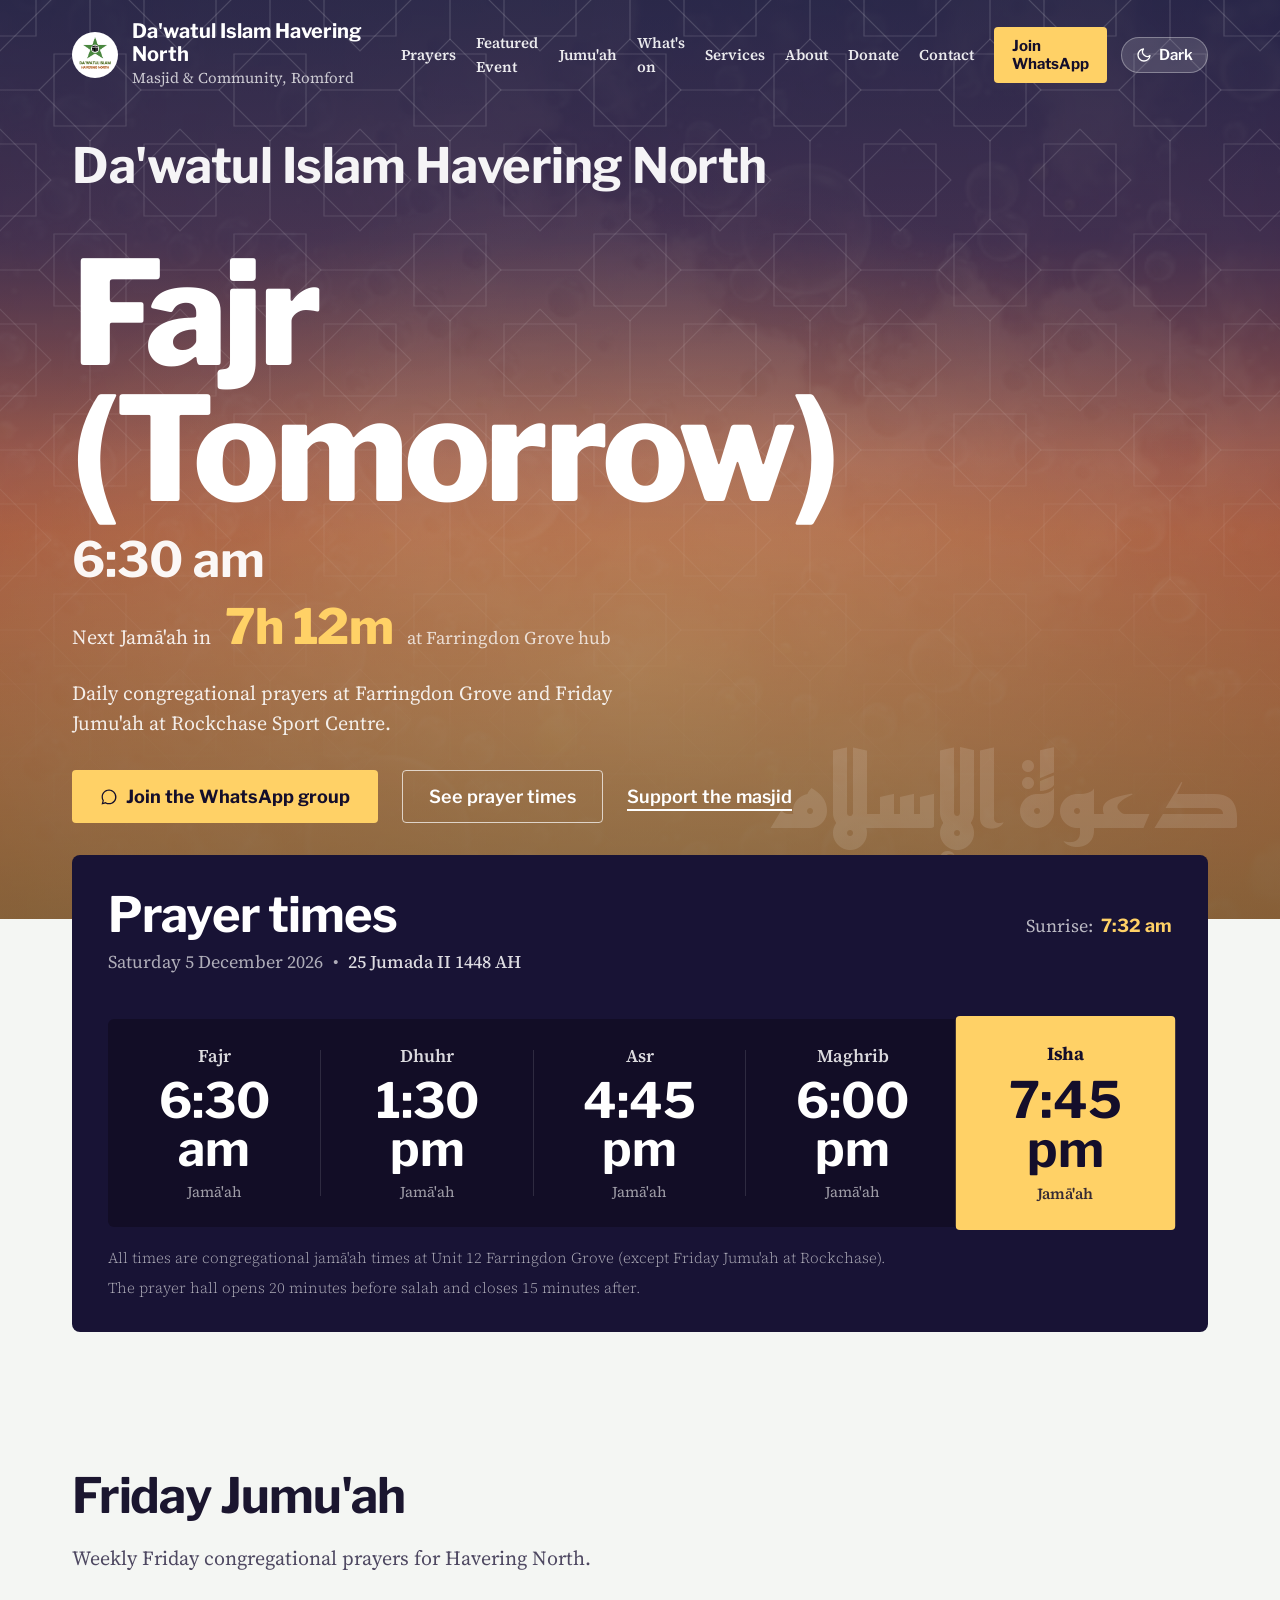
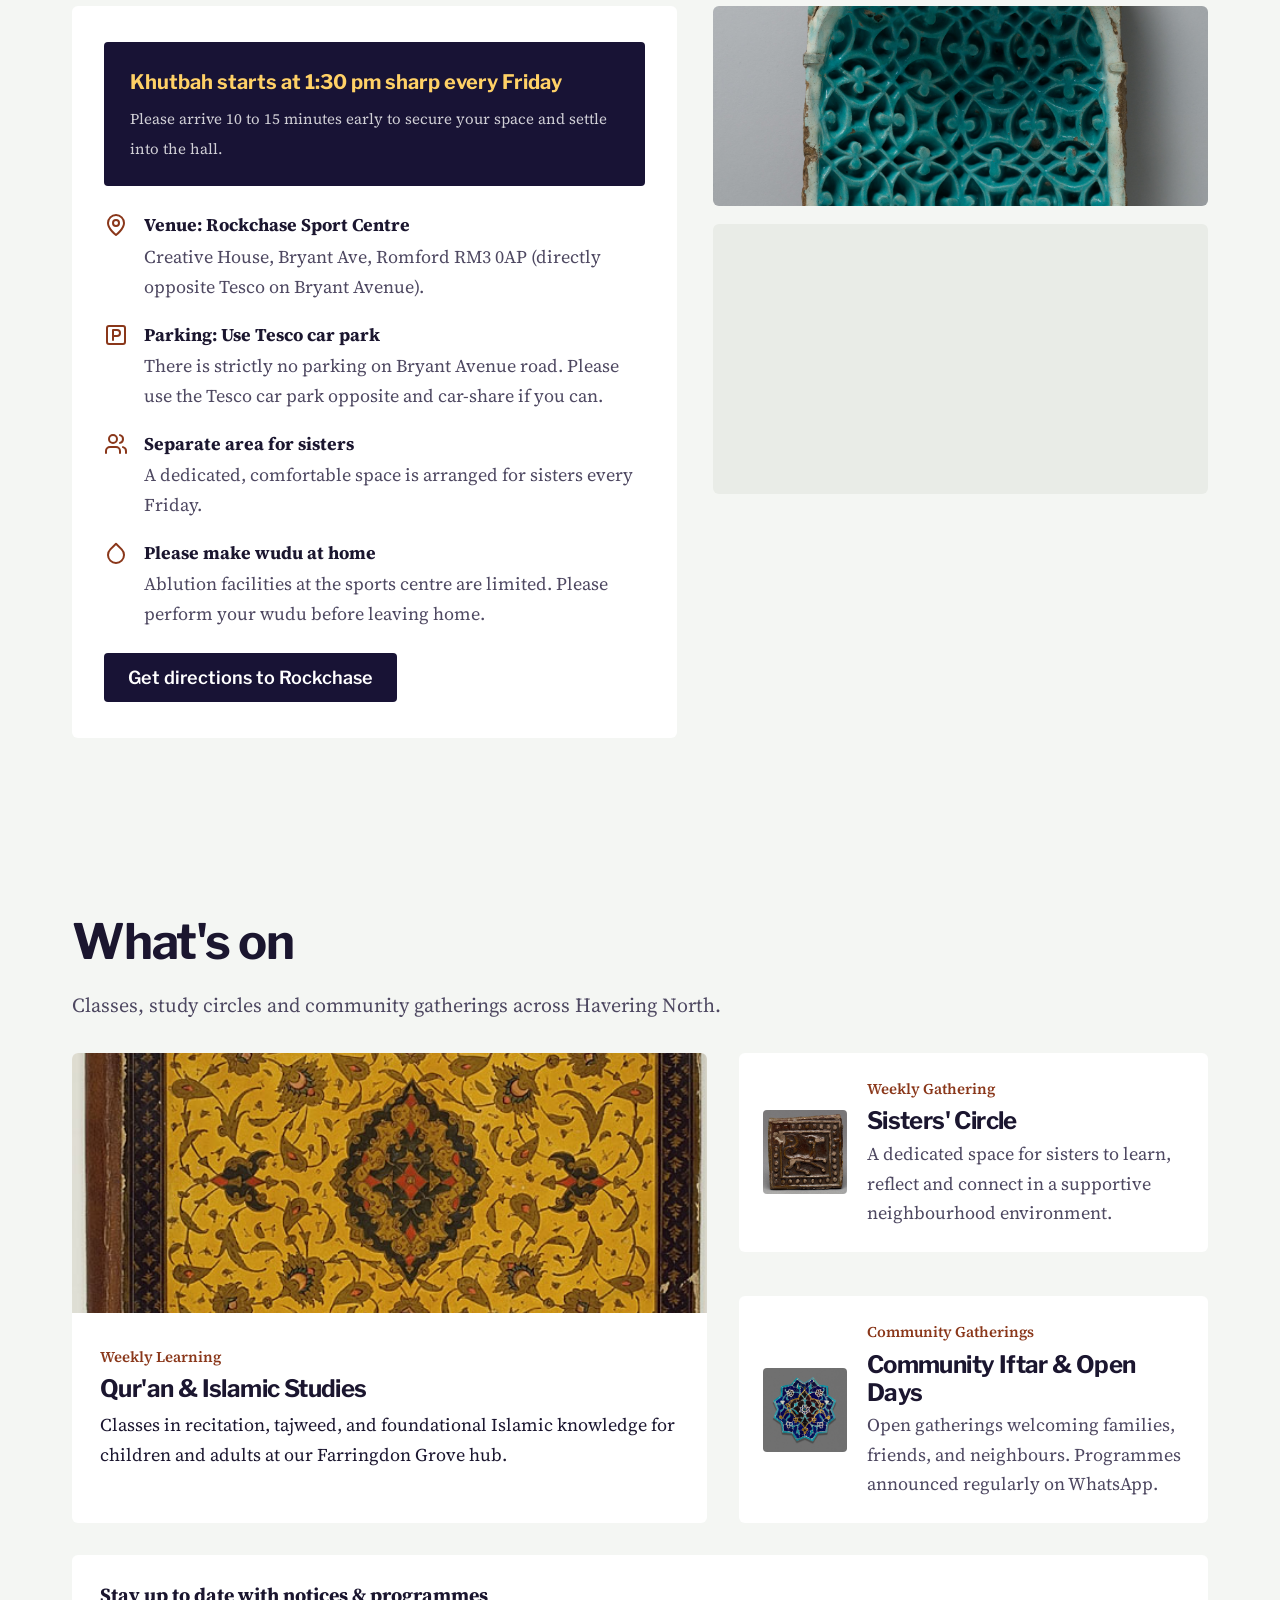
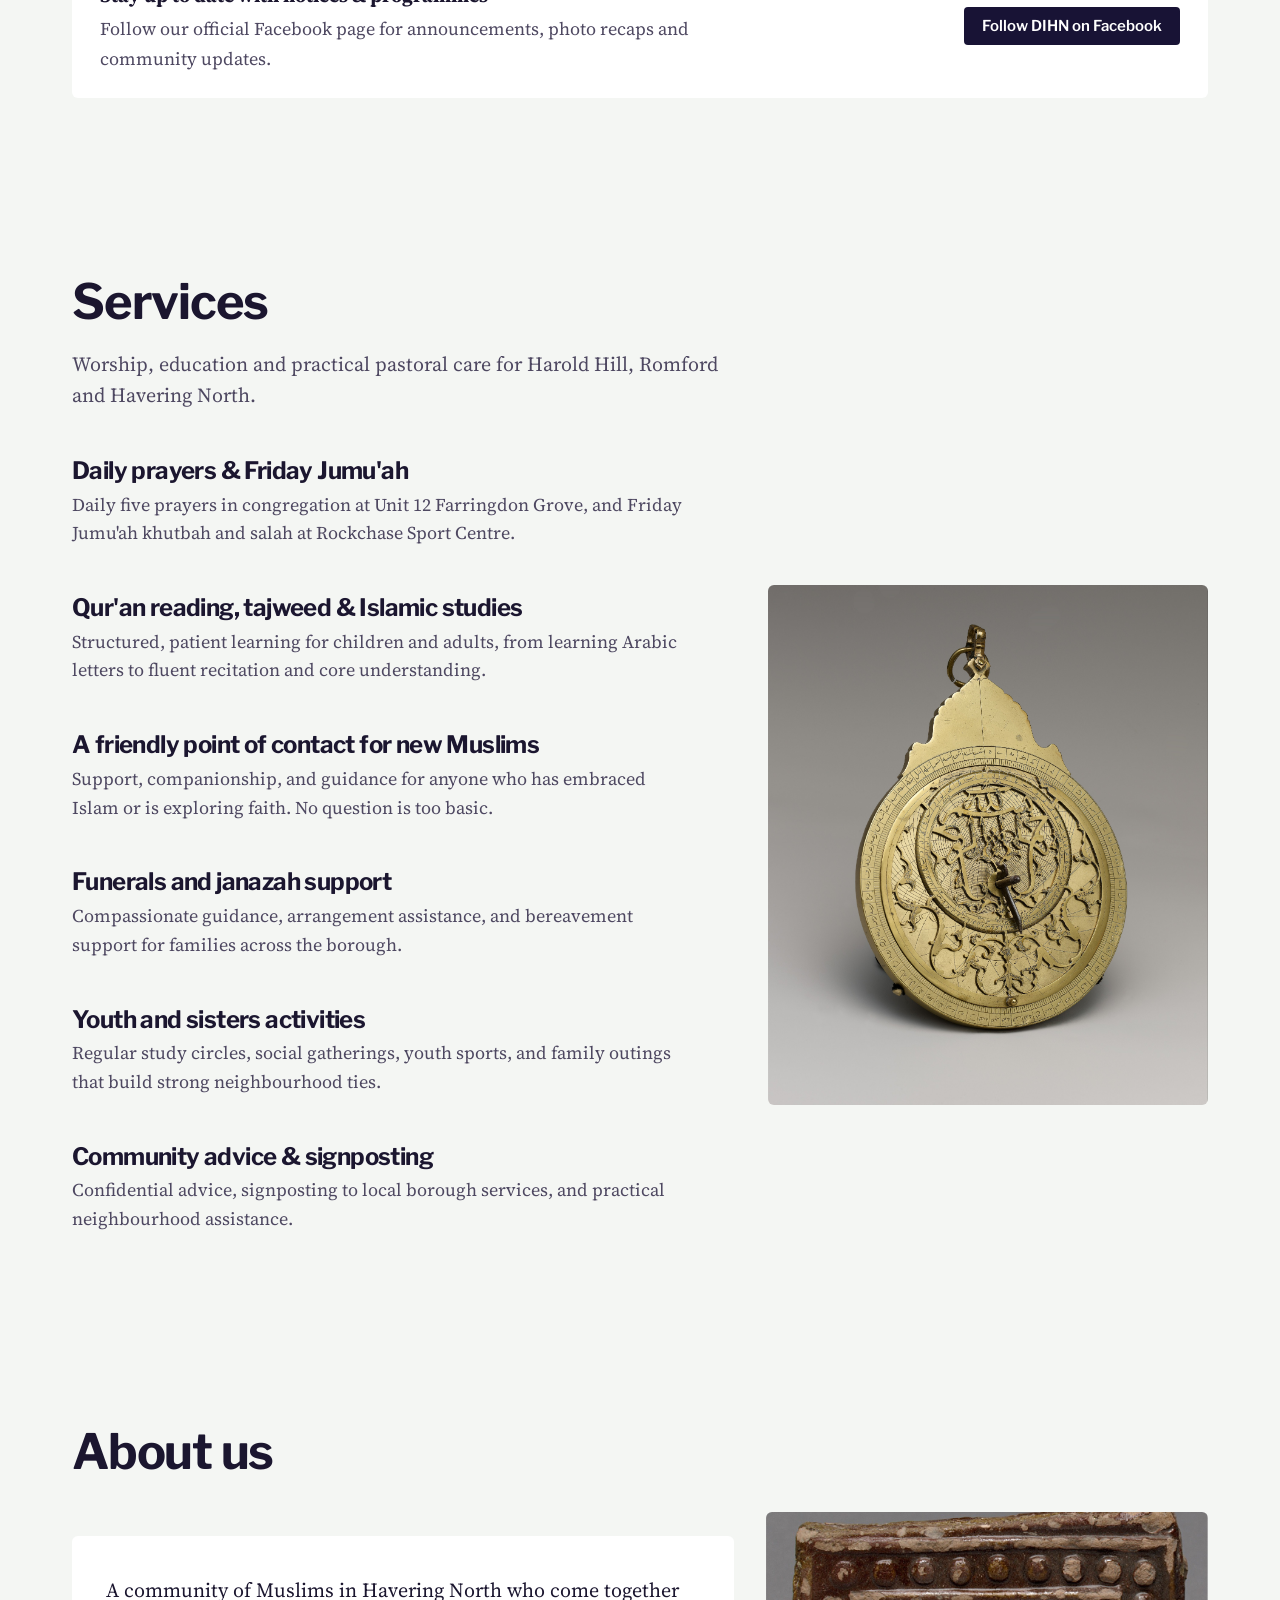
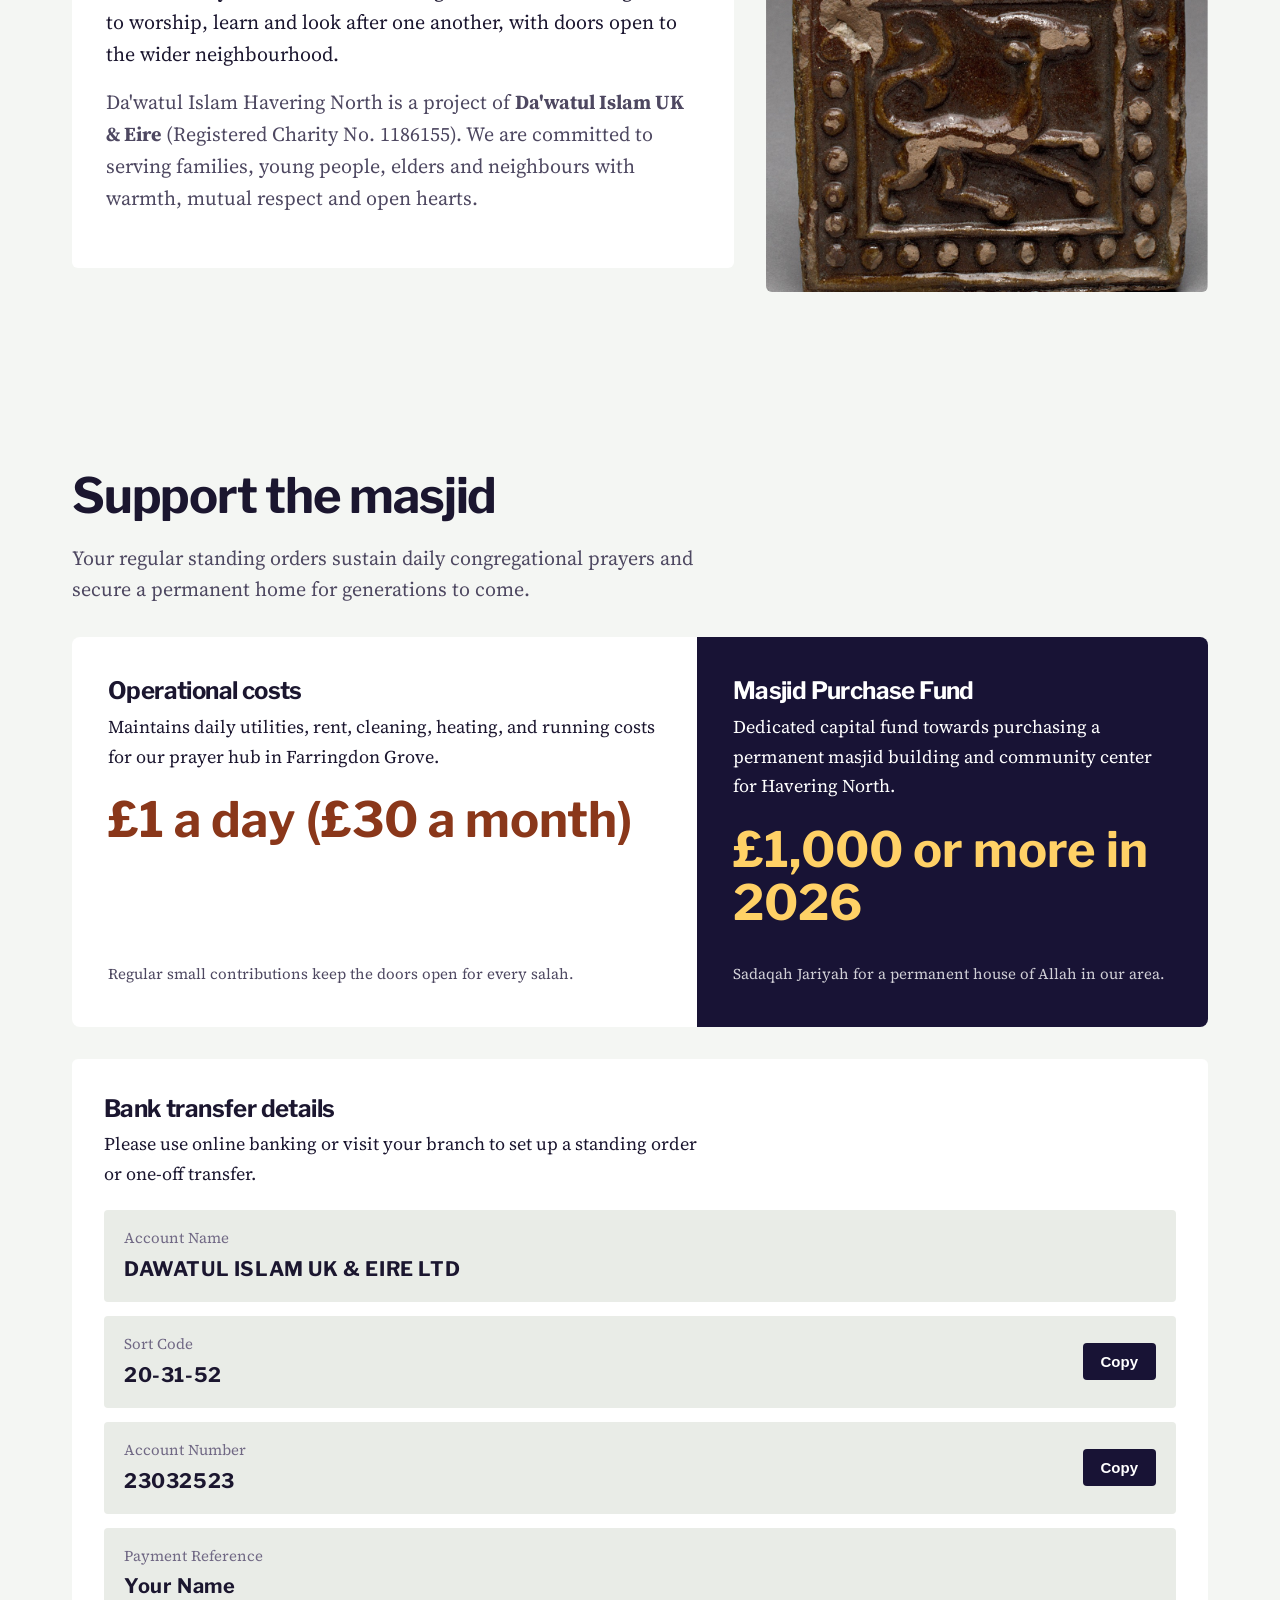
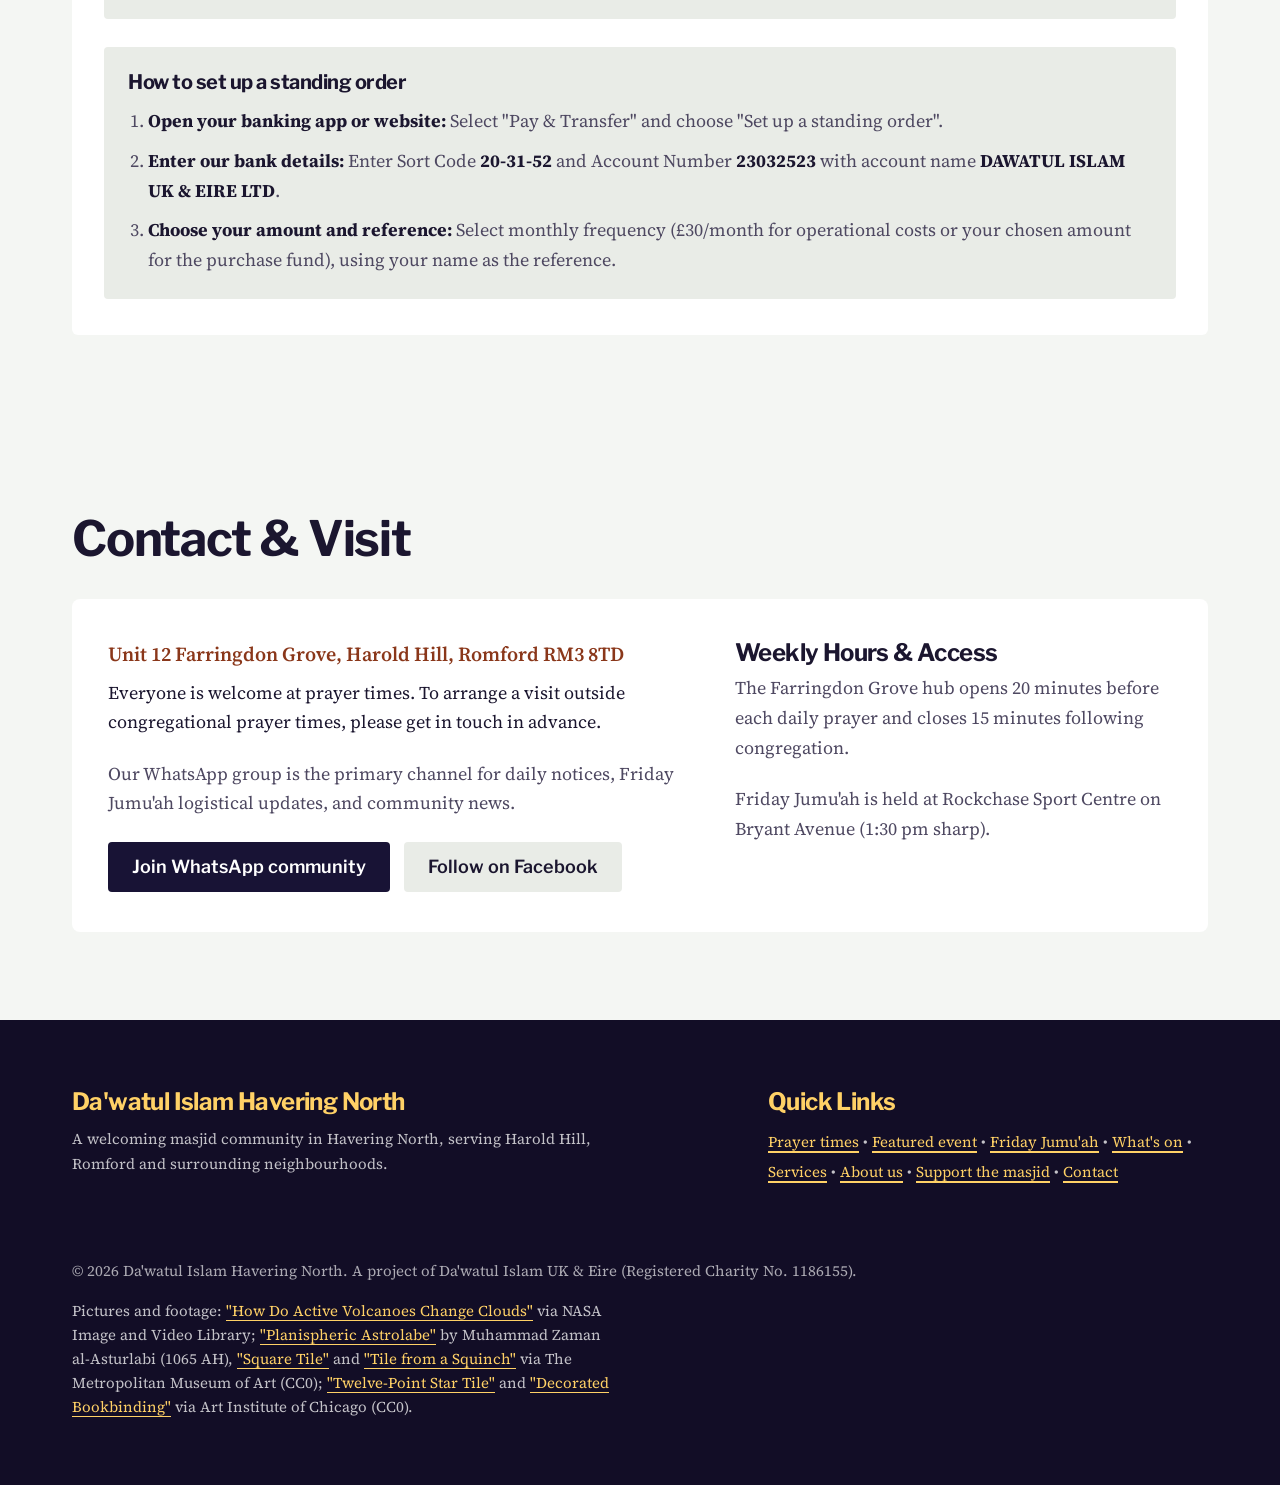
==== commit 482d3cee: "Add files via upload" ====
--- a/index.html
+++ b/index.html
@@ -1,941 +1,2444 @@
 <!DOCTYPE html>
 <html lang="en">
-
 <head>
   <meta charset="utf-8">
   <meta name="viewport" content="width=device-width, initial-scale=1, viewport-fit=cover">
-  <title>Da'watul Islam Havering North</title>
+  <title>Da'watul Islam Havering North, Masjid &amp; Community</title>
+  <meta name="description" content="A welcoming masjid community in Havering North. Daily congregational prayers, Friday Jumu'ah at Rockchase Sport Centre, community classes, and neighbourhood support.">
+  <meta name="theme-color" content="#2b2260">
+
+  <!-- Open Graph Preview -->
+  <meta property="og:title" content="Da'watul Islam Havering North">
+  <meta property="og:description" content="A welcoming masjid community in Havering North. Daily prayers at Farringdon Grove and Friday Jumu'ah at Rockchase.">
+  <meta property="og:image" content="Logo.jpg">
+  <meta property="og:type" content="website">
+  <meta name="twitter:card" content="summary">
+
+  <!-- Instant Theme Initialiser to Prevent Flash of Unstyled Theme (FOUC) -->
+  <script>
+    (function() {
+      try {
+        var saved = localStorage.getItem('dihn-theme');
+        var prefersDark = window.matchMedia && window.matchMedia('(prefers-color-scheme: dark)').matches;
+        var theme = saved || (prefersDark ? 'dark' : 'light');
+        document.documentElement.setAttribute('data-theme', theme);
+      } catch (e) {}
+    })();
+  </script>
+
+  <!-- Typography: Libre Franklin (confident display & UI), Source Serif 4 (highly legible screen reading), Reem Kufi (Arabic) -->
   <link rel="preconnect" href="https://fonts.googleapis.com">
   <link rel="preconnect" href="https://fonts.gstatic.com" crossorigin>
-  <link
-    href="https://fonts.googleapis.com/css2?family=Amiri:wght@400;700&family=Literata:opsz,wght@7..72,500;7..72,700&family=Figtree:wght@400;500;600&display=swap"
-    rel="stylesheet">
+  <link href="https://fonts.googleapis.com/css2?family=Libre+Franklin:wght@400;500;600;700;800&family=Reem+Kufi:wght@600;700&family=Source+Serif+4:ital,opsz,wght@0,8..60,400;0,8..60,600;1,8..60,400;1,8..60,600&display=swap" rel="stylesheet">
+
   <style>
     :root {
-      --bg: #f4f7f6;
-      --surface: #ffffff;
-      --ink: #14201f;
-      --muted: #52615f;
-      --green: #0f3d3a;
-      --green-2: #1d5c56;
-      --brass: #b8893b;
-      --line: #d5e0de;
-      --on-green: #f4f7f6;
+      /* Golden-Dusk Sky Custom Properties */
+      --sky-top: #2b2260;
+      --sky-mid: #c4603a;
+      --sky-bot: #f0a14e;
+      --sky-glow: rgba(240, 161, 78, 0.42);
+
+      /* Deep Navy & Charcoal Dusk Palette */
+      --navy-dark: #120d26;
+      --navy-panel: #181335;
+      --navy-surface: #221c44;
+      --navy-surface-alt: #2c2554;
+
+      /* Bright Gold Accent */
+      --accent-gold: #ffd166;
+      --accent-gold-hover: #ffdb85;
+      --accent-gold-ink: #140e2b;
+
+      /* Typography Tokens: Libre Franklin (display/UI) & Source Serif 4 (extended reading) */
+      --font-display: "Libre Franklin", -apple-system, BlinkMacSystemFont, "Segoe UI", sans-serif;
+      --font-body: "Source Serif 4", Georgia, "Times New Roman", serif;
+      --font-ui: "Libre Franklin", -apple-system, BlinkMacSystemFont, "Segoe UI", sans-serif;
+
+      /* Calmer Warm Mineral Stone Palette Below Hero (Light Mode Default) */
+      --page-bg: #f4f6f3;
+      --surface-warm: #ffffff;
+      --surface-warm-alt: #e9ece7;
+      --surface-muted: #1e1838;
+      --surface-muted-ink: #ffffff;
+
+      /* Ink Tokens */
+      --ink-light: #ffffff;
+      --ink-light-muted: rgba(255, 255, 255, 0.78);
+      --ink-light-dim: rgba(255, 255, 255, 0.55);
+      --ink-dark: #1b162f;
+      --ink-dark-muted: #4e4861;
+      --ink-dark-dim: #706884;
+      --ink-brand: #8a371a;
+
+      /* Typographic Scale: Strictly 6 deliberate steps */
+      --step-display: clamp(4.5rem, 12vw, 9rem);
+      --step-h1: clamp(2.4rem, 3.8vw, 3.2rem);
+      --step-h2: 1.5rem;
+      --step-lead: 1.25rem;
+      --step-body: 1.125rem;
+      --step-small: 0.9375rem;
+
+      /* Motion timing */
+      --ease-out: cubic-bezier(0.22, 1, 0.36, 1);
+      --ease-expo: cubic-bezier(0.16, 1, 0.3, 1);
+      --t-press: 140ms;
+      --t-hover: 180ms;
+    }
+
+    /* DARK MODE (Activated via data-theme="dark" on <html> or user switch) */
+    html[data-theme="dark"] {
+      --page-bg: #100c1e;
+      --surface-warm: #18132e;
+      --surface-warm-alt: #221b3e;
+      --surface-muted: #20193d;
+      --surface-muted-ink: #f4f6f3;
+
+      --ink-dark: #f4f6f3;
+      --ink-dark-muted: #c8c2dc;
+      --ink-dark-dim: #9e96b8;
+      --ink-brand: #ffd166;
+
+      --navy-dark: #0c081a;
+      --navy-panel: #140f28;
+      --navy-surface: #1e173f;
+      --navy-surface-alt: #281f52;
+    }
+
+    *, *::before, *::after {
       box-sizing: border-box;
-      padding-top: env(safe-area-inset-top, 0px);
-      padding-bottom: env(safe-area-inset-bottom, 0px);
-    }
-
-    @media (prefers-color-scheme:dark) {
-      :root:not([data-theme="light"]) {
-        --bg: #0c1615;
-        --surface: #142321;
-        --ink: #e8f0ee;
-        --muted: #9fb3af;
-        --green: #0a2a28;
-        --green-2: #2a7c73;
-        --brass: #d3a655;
-        --line: #25403c;
-        --on-green: #eef5f3;
-      }
-    }
-
-    :root[data-theme="dark"] {
-      --bg: #0c1615;
-      --surface: #142321;
-      --ink: #e8f0ee;
-      --muted: #9fb3af;
-      --green: #0a2a28;
-      --green-2: #2a7c73;
-      --brass: #d3a655;
-      --line: #25403c;
-      --on-green: #eef5f3;
     }
 
     html {
-      scroll-padding-top: env(safe-area-inset-top, 0px);
-      scroll-behavior: smooth
-    }
-
-    *,
-    *::before,
-    *::after {
-      box-sizing: inherit
+      scroll-behavior: smooth;
+      background: var(--page-bg);
+      color: var(--ink-dark);
+      scrollbar-gutter: stable;
+      scrollbar-width: none;
+    }
+
+    html::-webkit-scrollbar {
+      display: none;
     }
 
     body {
       margin: 0;
-      background: var(--bg);
-      color: var(--ink);
-      font: 400 17px/1.6 Figtree, system-ui, sans-serif
+      padding: 0;
+      background: var(--page-bg);
+      color: var(--ink-dark);
+      font-family: var(--font-body);
+      font-size: var(--step-body);
+      line-height: 1.65;
+      -webkit-font-smoothing: antialiased;
+      overflow-x: hidden;
+      transition: background-color 220ms ease, color 220ms ease;
+    }
+
+    /* Strict Container: One 1200px width and shared left edge across all sections */
+    .wrap {
+      width: 100%;
+      max-width: 1200px;
+      margin-inline: auto;
+      padding-inline: 32px;
+    }
+
+    @media (max-width: 640px) {
+      .wrap {
+        padding-inline: 20px;
+      }
+    }
+
+    /* Headings with high contrast scale & tighter letter-spacing */
+    h1, h2, h3, h4 {
+      font-family: var(--font-display);
+      font-weight: 700;
+      line-height: 1.15;
+      margin: 0 0 0.5em 0;
+      letter-spacing: -0.025em;
+    }
+
+    h1 {
+      font-size: var(--step-h1);
+      line-height: 1.08;
+    }
+
+    h2 {
+      font-size: var(--step-h1);
+      margin-bottom: 0.4em;
+      color: var(--ink-dark);
+    }
+
+    h3 {
+      font-size: var(--step-h2);
+      margin-bottom: 0.3em;
+      color: var(--ink-dark);
+    }
+
+    p {
+      margin: 0 0 1.2em 0;
+      max-width: 68ch;
+      color: var(--ink-dark);
+    }
+
+    p.lead {
+      font-size: var(--step-lead);
+      line-height: 1.55;
+      color: var(--ink-dark-muted);
+    }
+
+    .ar {
+      font-family: "Reem Kufi", sans-serif;
+      direction: rtl;
     }
 
     a {
-      color: inherit
-    }
-
-    :focus-visible {
-      outline: 3px solid var(--brass);
-      outline-offset: 2px
-    }
-
-    .wrap {
-      max-width: 1080px;
-      margin: 0 auto;
-      padding: 0 20px
-    }
-
-    h1,
-    h2,
-    h3 {
-      font-family: Literata, Georgia, serif;
+      color: var(--ink-dark);
+      text-decoration-thickness: 1.5px;
+      text-underline-offset: 4px;
+      transition: color var(--t-hover) ease;
+    }
+
+    a:hover {
+      color: var(--sky-mid);
+    }
+
+    a:focus-visible, button:focus-visible {
+      outline: 3px solid var(--accent-gold);
+      outline-offset: 3px;
+    }
+
+    /* Standard Button Classes */
+    .btn {
+      display: inline-flex;
+      align-items: center;
+      justify-content: center;
+      gap: 8px;
+      padding: 14px 24px;
+      font-family: var(--font-ui);
+      font-size: var(--step-body);
+      font-weight: 600;
+      text-decoration: none;
+      border: 0;
+      cursor: pointer;
+      border-radius: 4px;
       line-height: 1.2;
-      margin: 0 0 .5em
-    }
-
-    h2 {
-      font-size: clamp(1.6rem, 3.5vw, 2.1rem)
-    }
-
-    p {
-      margin: 0 0 1em;
-      max-width: 62ch
-    }
-
-    /* prayer bar */
-    .prayer {
-      background: var(--green);
-      color: var(--on-green)
-    }
-
-    .prayer .wrap {
-      display: flex;
-      flex-wrap: wrap;
-      gap: 8px 28px;
+      transition: background-color var(--t-hover) ease, color var(--t-hover) ease, transform var(--t-press) var(--ease-out);
+    }
+
+    .btn:active {
+      transform: scale(0.97);
+    }
+
+    .btn-gold,
+    a.btn-gold {
+      background: var(--accent-gold) !important;
+      color: var(--accent-gold-ink) !important;
+      font-weight: 700;
+    }
+
+    .btn-gold:hover,
+    a.btn-gold:hover {
+      background: var(--accent-gold-hover) !important;
+      color: var(--accent-gold-ink) !important;
+    }
+
+    .btn-dark,
+    a.btn-dark {
+      background: var(--navy-panel) !important;
+      color: #ffffff !important;
+      font-weight: 600;
+    }
+
+    .btn-dark:hover,
+    a.btn-dark:hover {
+      background: var(--navy-surface) !important;
+      color: var(--accent-gold) !important;
+    }
+
+    .btn-small {
+      padding: 10px 18px;
+      font-size: var(--step-small);
+    }
+
+    /* SITE HEADER (Sitting over hero with white text, 20px padding) */
+    header.site-header {
+      position: absolute;
+      top: 0;
+      left: 0;
+      width: 100%;
+      z-index: 30;
+      background: transparent;
+      padding: 20px 0;
+    }
+
+    .header-row {
+      display: flex;
       align-items: center;
       justify-content: space-between;
-      padding-top: 10px;
-      padding-bottom: 10px
-    }
-
-    .prayer .ph {
+      gap: 16px;
+    }
+
+    .brand-link {
+      display: flex;
+      align-items: center;
+      gap: 14px;
+      text-decoration: none;
+      color: #ffffff;
+    }
+
+    .brand-logo-badge {
+      width: 46px;
+      height: 46px;
+      border-radius: 50%;
+      background: #ffffff;
+      display: flex;
+      align-items: center;
+      justify-content: center;
+      overflow: hidden;
+      flex-shrink: 0;
+      padding: 3px;
+    }
+
+    .brand-logo-badge img {
+      width: 100%;
+      height: 100%;
+      object-fit: contain;
+      border-radius: 50%;
+    }
+
+    .brand-name {
+      font-family: var(--font-display);
+      font-size: var(--step-lead);
+      font-weight: 700;
+      line-height: 1.15;
+      display: block;
+      color: #ffffff;
+    }
+
+    .brand-loc {
+      font-size: var(--step-small);
+      color: rgba(255, 255, 255, 0.75);
+      display: block;
+    }
+
+    .header-right {
+      display: flex;
+      align-items: center;
+      gap: 14px;
+    }
+
+    nav.header-nav {
+      display: none;
+      gap: 20px;
+      align-items: center;
+    }
+
+    @media (min-width: 960px) {
+      nav.header-nav {
+        display: flex;
+      }
+    }
+
+    nav.header-nav a {
+      text-decoration: none;
+      font-size: var(--step-small);
+      font-weight: 600;
+      color: rgba(255, 255, 255, 0.9);
+      transition: color var(--t-hover) ease;
+    }
+
+    nav.header-nav a:hover {
+      color: var(--accent-gold);
+    }
+
+    .nav-join-btn {
+      background: var(--accent-gold) !important;
+      color: var(--accent-gold-ink) !important;
+      font-weight: 700 !important;
+      padding: 10px 18px !important;
+      border-radius: 4px;
+    }
+
+    .nav-join-btn:hover {
+      background: var(--accent-gold-hover) !important;
+      color: var(--accent-gold-ink) !important;
+    }
+
+    /* Light / Dark Mode Toggle Switch */
+    .theme-toggle-btn {
+      display: inline-flex;
+      align-items: center;
+      gap: 7px;
+      background: rgba(255, 255, 255, 0.14);
+      border: 1px solid rgba(255, 255, 255, 0.32); /* taste-skill-ignore */
+      border-radius: 999px;
+      padding: 8px 14px;
+      font-family: var(--font-ui);
+      font-size: var(--step-small);
+      font-weight: 600;
+      color: #ffffff;
+      cursor: pointer;
+      white-space: nowrap;
+      transition: background-color var(--t-hover) ease, border-color var(--t-hover) ease, transform var(--t-press) var(--ease-out);
+    }
+
+    .theme-toggle-btn:hover {
+      background: rgba(255, 255, 255, 0.24);
+      border-color: rgba(255, 255, 255, 0.55);
+    }
+
+    .theme-toggle-btn:active {
+      transform: scale(0.96);
+    }
+
+    .theme-toggle-btn:focus-visible {
+      outline: 2px solid var(--accent-gold);
+      outline-offset: 2px;
+    }
+
+    .theme-toggle-icon {
+      display: inline-flex;
+      align-items: center;
+      justify-content: center;
+      width: 16px;
+      height: 16px;
+      color: currentColor;
+    }
+
+    /* Icon visibility according to theme */
+    html[data-theme="dark"] .icon-moon {
+      display: none;
+    }
+    html[data-theme="dark"] .icon-sun {
+      display: inline-block;
+      color: var(--accent-gold);
+    }
+
+    html:not([data-theme="dark"]) .icon-sun {
+      display: none;
+    }
+    html:not([data-theme="dark"]) .icon-moon {
+      display: inline-block;
+      color: #ffffff;
+    }
+
+    @media (max-width: 600px) {
+      .brand-name {
+        font-size: 1rem;
+      }
+      .brand-loc {
+        display: none;
+      }
+      .theme-toggle-btn {
+        padding: 6px 10px;
+      }
+      .theme-toggle-label {
+        display: none;
+      }
+    }
+
+    /* HERO: Full-bleed golden-dusk sky with 8-pointed star lattice, generous padding-top to avoid header overlap */
+    section.hero {
+      position: relative;
+      min-height: 85vh;
+      min-height: 85svh;
+      display: flex;
+      flex-direction: column;
+      justify-content: center;
+      padding-top: 140px;
+      padding-bottom: 96px;
+      overflow: hidden;
+      color: var(--ink-light);
+      background-color: var(--sky-top);
+      animation: skyFadeUp 1.2s var(--ease-out) forwards;
+    }
+
+    @media (max-width: 768px) {
+      section.hero {
+        min-height: 100svh;
+        padding-top: 110px;
+        padding-bottom: 84px;
+      }
+    }
+
+    @keyframes skyFadeUp {
+      0% {
+        filter: brightness(0.35);
+      }
+      100% {
+        filter: brightness(1);
+      }
+    }
+
+    /* SVG Layered Sky Canvas */
+    .hero-sky-svg {
+      position: absolute;
+      inset: 0;
+      width: 100%;
+      height: 100%;
+      pointer-events: none;
+      z-index: 0;
+    }
+
+    /* Neutral Scrim Over Video */
+    .hero-dark-scrim {
+      position: absolute;
+      inset: 0;
+      background: linear-gradient(180deg, rgba(18, 18, 18, 0.42) 0%, rgba(18, 18, 18, 0.12) 50%, rgba(18, 18, 18, 0.48) 100%); /* taste-skill-ignore */
+      pointer-events: none;
+      z-index: 0;
+    }
+
+    /* NASA Muted Clouds Drift Video */
+    .hero-video-bg {
+      position: absolute;
+      inset: 0;
+      width: 100%;
+      height: 100%;
+      object-fit: cover;
+      opacity: 0.14;
+      mix-blend-mode: screen;
+      pointer-events: none;
+      z-index: 0;
+    }
+
+    /* Islamic 8-Pointed Star Lattice Pattern */
+    .hero-lattice-svg {
+      position: absolute;
+      inset: 0;
+      width: 100%;
+      height: 100%;
+      pointer-events: none;
+      z-index: 1;
+      color: rgba(255, 255, 255, 0.28);
+      mask-image: linear-gradient(180deg, rgba(0,0,0,0.55) 0%, rgba(0,0,0,0.3) 45%, rgba(0,0,0,0.06) 78%, transparent 100%); /* taste-skill-ignore */
+      -webkit-mask-image: linear-gradient(180deg, rgba(0,0,0,0.55) 0%, rgba(0,0,0,0.3) 45%, rgba(0,0,0,0.06) 78%, transparent 100%); /* taste-skill-ignore */
+    }
+
+    .lattice-path {
+      stroke-dasharray: 380;
+      stroke-dashoffset: 380;
+      animation: latticeDraw 1.2s var(--ease-out) forwards;
+    }
+
+    @keyframes latticeDraw {
+      0% {
+        stroke-dashoffset: 380;
+        opacity: 0.1;
+      }
+      100% {
+        stroke-dashoffset: 0;
+        opacity: 1;
+      }
+    }
+
+    /* Geometric Arabic Watermark: دعوة الإسلام in Reem Kufi in SVG behind content */
+    .hero-arabic-svg {
+      position: absolute;
+      right: 2%;
+      bottom: 6%;
+      width: clamp(280px, 45vw, 680px);
+      height: auto;
+      pointer-events: none;
+      z-index: 1;
+      opacity: 0.12;
+    }
+
+    .arabic-svg-text {
+      font-family: "Reem Kufi", sans-serif;
+      font-size: 140px;
+      font-weight: 700;
+      fill: #ffffff;
+    }
+
+    /* Hero Content Container (Shares exact left edge of .wrap) */
+    .hero-content {
+      position: relative;
+      z-index: 10;
+      display: flex;
+      flex-direction: column;
+      align-items: flex-start;
+      gap: 16px;
+      max-width: 1000px;
+    }
+
+    /* Masjid Name as real H1 in markup, styled as a quiet title line above the prayer */
+    .hero-masjid-h1 {
+      font-family: var(--font-ui);
+      font-size: var(--step-h1);
+      font-weight: 700;
+      letter-spacing: -0.01em;
+      color: rgba(255, 255, 255, 0.95);
+      margin: 0;
+    }
+
+    /* The next prayer is the headline */
+    .hero-prayer-title-row {
       display: flex;
       flex-wrap: wrap;
       align-items: baseline;
-      gap: 2px 14px
-    }
-
-    .prayer strong {
+      gap: 18px 28px;
+      margin-top: 36px;
+    }
+
+    /* Prayer Name at roughly clamp(5rem, 14vw, 12rem) */
+    .hero-prayer-headline {
+      font-family: var(--font-display);
+      font-size: var(--step-display);
+      font-weight: 800;
+      line-height: 0.95;
+      letter-spacing: -0.03em;
+      color: #ffffff;
+      margin: 0;
+    }
+
+    .hero-prayer-time {
+      font-family: var(--font-ui);
+      font-size: var(--step-h1);
+      font-weight: 700;
+      line-height: 1;
+      color: rgba(255, 255, 255, 0.95);
+    }
+
+    /* Countdown in large tabular numerals in accent gold */
+    .hero-countdown-block {
+      display: flex;
+      flex-wrap: wrap;
+      align-items: baseline;
+      gap: 10px 14px;
+      font-size: var(--step-lead);
+      color: rgba(255, 255, 255, 0.88);
+      margin-top: 2px;
+    }
+
+    .countdown-digits {
+      font-family: var(--font-ui);
+      font-size: var(--step-h1);
+      font-weight: 800;
+      color: var(--accent-gold);
+      font-variant-numeric: tabular-nums;
+      letter-spacing: -0.01em;
+      line-height: 1;
+    }
+
+    .countdown-venue {
+      color: rgba(255, 255, 255, 0.75);
+      font-size: var(--step-body);
+    }
+
+    /* Tagline short and quiet beneath */
+    .hero-tagline {
+      font-size: var(--step-lead);
+      line-height: 1.5;
+      color: rgba(255, 255, 255, 0.88);
+      max-width: 58ch;
+      margin: 8px 0 10px 0;
+    }
+
+    /* Hero Action Buttons */
+    .hero-actions {
+      display: flex;
+      flex-wrap: wrap;
+      align-items: center;
+      gap: 18px 24px;
+      margin-top: 6px;
+    }
+
+    .btn-hero-gold {
+      background: var(--accent-gold);
+      color: var(--accent-gold-ink);
+      font-family: var(--font-ui);
+      font-size: var(--step-body);
+      font-weight: 700;
+      padding: 16px 28px;
+      border-radius: 4px;
+      text-decoration: none;
+      transition: background-color var(--t-hover) ease, transform var(--t-press) var(--ease-out);
+    }
+
+    .btn-hero-gold:hover {
+      background: var(--accent-gold-hover);
+      color: var(--accent-gold-ink);
+      transform: translateY(-1px);
+    }
+
+    .btn-hero-gold:active {
+      transform: translateY(1px);
+    }
+
+    .btn-hero-outline {
+      background: transparent;
+      color: #ffffff;
+      border: 1.5px solid rgba(255, 255, 255, 0.7);
+      font-family: var(--font-ui);
+      font-size: var(--step-body);
       font-weight: 600;
-      font-size: 1.05rem
-    }
-
-    .prayer .ph span,
-    .prayer .ph a {
-      font-size: .88rem
-    }
-
-    .times {
-      display: flex;
-      gap: 6px;
-      flex-wrap: nowrap;
-      margin: 0;
-      padding: 0;
-      list-style: none;
-      flex: 1 1 360px;
-      max-width: 560px
-    }
-
-    .times li {
+      padding: 14.5px 26px;
+      border-radius: 4px;
+      text-decoration: none;
+      transition: background-color var(--t-hover) ease, border-color var(--t-hover) ease;
+    }
+
+    .btn-hero-outline:hover {
+      background: rgba(255, 255, 255, 0.12);
+      border-color: #ffffff;
+      color: #ffffff;
+    }
+
+    .hero-text-link {
+      color: #ffffff;
+      font-family: var(--font-ui);
+      font-size: var(--step-body);
+      font-weight: 600;
+      text-decoration: underline;
+      text-underline-offset: 6px;
+      text-decoration-thickness: 1.5px;
+      transition: color var(--t-hover) ease;
+    }
+
+    .hero-text-link:hover {
+      color: var(--accent-gold);
+    }
+
+    /* PRAYER TIMES STRIP (Pulled up to overlap hero by 64px; marked data-ui) */
+    .prayer-times-section {
+      position: relative;
+      z-index: 20;
+      margin-top: -64px;
+      padding-bottom: 48px;
+    }
+
+    .prayer-strip-panel {
+      background: var(--navy-panel);
+      border-radius: 8px;
+      padding: 32px 36px;
+      color: var(--ink-light);
+    }
+
+    @media (max-width: 640px) {
+      .prayer-strip-panel {
+        padding: 24px 18px;
+      }
+    }
+
+    .strip-header-row {
+      display: flex;
+      flex-wrap: wrap;
+      align-items: baseline;
+      justify-content: space-between;
+      gap: 12px 24px;
+      margin-bottom: 24px;
+      padding-bottom: 18px;
+    }
+
+    .strip-heading {
+      font-family: var(--font-display);
+      font-size: var(--step-h1);
+      font-weight: 700;
+      color: #ffffff;
+      margin: 0 0 4px 0;
+    }
+
+    .strip-meta-line {
+      font-size: var(--step-body);
+      font-weight: 400;
+      color: rgba(255, 255, 255, 0.65);
+    }
+
+    .meta-dot {
+      margin: 0 6px;
+    }
+
+    .hijri-date-text {
+      color: rgba(255, 255, 255, 0.85);
+      font-weight: 500;
+    }
+
+    .strip-sunrise-group {
+      font-size: var(--step-body);
+      color: rgba(255, 255, 255, 0.7);
+    }
+
+    .sunrise-label {
+      font-weight: 400;
+    }
+
+    .sunrise-time-val {
+      font-family: var(--font-ui);
+      font-weight: 700;
+      color: var(--accent-gold);
+      margin-left: 4px;
+    }
+
+    /* Continuous prayer bar with hairline dividers */
+    .prayer-continuous-bar {
+      display: grid;
+      grid-template-columns: repeat(5, 1fr);
+      background: var(--navy-dark);
+      border-radius: 6px;
+      overflow: visible;
+    }
+
+    @media (max-width: 760px) {
+      .prayer-continuous-bar {
+        grid-template-columns: 1fr;
+        border-radius: 4px;
+      }
+    }
+
+    .prayer-cell {
+      position: relative;
+      padding: 22px 14px;
+      text-align: center;
       display: flex;
       flex-direction: column;
       align-items: center;
-      flex: 1 1 0;
-      min-width: 0;
-      padding: 4px 2px;
+      justify-content: center;
+      gap: 6px;
+      background: transparent;
+      color: var(--ink-light);
+      transition: background-color var(--t-hover) ease, transform var(--t-press) var(--ease-out);
+    }
+
+    /* Hairline dividers between prayers on desktop */
+    @media (min-width: 761px) {
+      .prayer-cell:not(:last-child)::after {
+        content: "";
+        position: absolute;
+        right: 0;
+        top: 15%;
+        height: 70%;
+        width: 1px;
+        background: rgba(255, 255, 255, 0.12); /* taste-skill-ignore */
+      }
+    }
+
+    @media (max-width: 760px) {
+      .prayer-cell {
+        flex-direction: row;
+        justify-content: space-between;
+        padding: 16px 20px;
+      }
+      .prayer-cell:not(:last-child) {
+        background: rgba(255, 255, 255, 0.02);
+      }
+    }
+
+    .p-cell-name {
+      font-size: var(--step-body);
+      font-weight: 600;
+      color: rgba(255, 255, 255, 0.85);
+    }
+
+    /* Times in large numerals */
+    .p-cell-time {
+      font-family: var(--font-ui);
+      font-size: var(--step-h1);
+      font-weight: 700;
+      line-height: 1;
+      color: #ffffff;
+      font-variant-numeric: tabular-nums;
+    }
+
+    .p-cell-tag {
+      font-size: var(--step-small);
+      color: rgba(255, 255, 255, 0.6);
+    }
+
+    /* Current prayer filled with gold accent with dark text and slightly larger */
+    .prayer-cell.active {
+      background: var(--accent-gold);
+      color: var(--accent-gold-ink);
+      transform: scale(1.03);
+      z-index: 5;
+      border-radius: 4px;
+    }
+
+    .prayer-cell.active::after {
+      display: none !important;
+    }
+
+    .prayer-cell.active .p-cell-name {
+      color: var(--accent-gold-ink);
+      font-weight: 700;
+    }
+
+    .prayer-cell.active .p-cell-time {
+      color: var(--accent-gold-ink);
+      font-weight: 700;
+    }
+
+    .prayer-cell.active .p-cell-tag {
+      color: rgba(20, 14, 43, 0.85);
+      font-weight: 600;
+    }
+
+    /* Footnotes in lighter weight */
+    .strip-footer-note {
+      margin-top: 20px;
+      display: flex;
+      flex-wrap: wrap;
+      justify-content: space-between;
+      gap: 8px 24px;
+      font-size: var(--step-small);
+      font-weight: 300;
+      color: rgba(255, 255, 255, 0.65);
+      line-height: 1.5;
+    }
+
+    /* PAGE SECTIONS: Calmer Warm Mineral Stone Scheme */
+    section.page-section {
+      padding: 88px 0;
+    }
+
+    /* FEATURED EVENT: Full-bleed deep-colour band from the palette, poster shown large */
+    section.featured-event-band {
+      background: var(--navy-panel);
+      color: #ffffff;
+      padding: 80px 0;
+    }
+
+    section.featured-event-band h2 {
+      color: #ffffff;
+    }
+
+    .event-banner-card {
+      background: var(--navy-surface);
       border-radius: 6px;
-      background: rgba(255, 255, 255, .08);
-      font-size: .82rem;
-      line-height: 1.3;
-      text-align: center
-    }
-
-    .times b {
-      font-size: 1rem;
-      font-weight: 600
-    }
-
-    .times li.next {
-      background: var(--brass);
-      color: #1a1405
-    }
-
-    /* header */
-    header.site {
-      background: var(--surface);
-      border-bottom: 1px solid var(--line)
-    }
-
-    header.site .wrap {
+      overflow: hidden;
+      margin-top: 28px;
+      display: grid;
+      grid-template-columns: 1fr;
+    }
+
+    @media (min-width: 860px) {
+      .event-banner-card {
+        grid-template-columns: 420px 1fr;
+      }
+    }
+
+    .event-poster-container {
+      background: var(--navy-dark);
+      overflow: hidden;
+      display: flex;
+      align-items: center;
+      justify-content: center;
+    }
+
+    .event-poster-container img {
+      width: 100%;
+      height: 100%;
+      min-height: 380px;
+      max-height: 520px;
+      object-fit: cover;
+      display: block;
+    }
+
+    .event-details-pane {
+      padding: 40px 36px;
+      display: flex;
+      flex-direction: column;
+      justify-content: space-between;
+      gap: 20px;
+    }
+
+    .event-details-pane h3 {
+      font-size: var(--step-h1);
+      color: #ffffff;
+      margin-bottom: 8px;
+    }
+
+    .event-status-row {
+      margin-bottom: 12px;
+    }
+
+    .event-badge-tag {
+      display: inline-block;
+      background: var(--navy-dark);
+      color: var(--accent-gold);
+      font-weight: 600;
+      font-size: var(--step-small);
+      padding: 6px 14px;
+      border-radius: 2px;
+    }
+
+    .event-details-pane p {
+      color: rgba(255, 255, 255, 0.85);
+      font-size: var(--step-body);
+    }
+
+    .event-facts-list {
+      display: flex;
+      flex-direction: column;
+      gap: 10px;
+      font-size: var(--step-body);
+      color: rgba(255, 255, 255, 0.78);
+      margin: 16px 0 24px 0;
+    }
+
+    .event-facts-list strong {
+      color: #ffffff;
+    }
+
+    .event-cta-row {
+      display: flex;
+      flex-wrap: wrap;
+      gap: 14px;
+    }
+
+    .btn-event-gold {
+      background: var(--accent-gold);
+      color: var(--accent-gold-ink);
+      font-weight: 700;
+      padding: 13px 22px;
+    }
+
+    .btn-event-gold:hover {
+      background: var(--accent-gold-hover);
+    }
+
+    .btn-event-outline {
+      background: transparent;
+      color: #ffffff;
+      border: 1.5px solid rgba(255, 255, 255, 0.4);
+      padding: 11.5px 20px;
+    }
+
+    .btn-event-outline:hover {
+      background: rgba(255, 255, 255, 0.1);
+      border-color: #ffffff;
+      color: #ffffff;
+    }
+
+    /* JUMU'AH SECTION */
+    .jumuah-grid {
+      display: grid;
+      grid-template-columns: 1fr;
+      gap: 36px;
+      margin-top: 32px;
+    }
+
+    @media (min-width: 860px) {
+      .jumuah-grid {
+        grid-template-columns: 1.1fr 0.9fr;
+        align-items: start;
+      }
+    }
+
+    .jumuah-info-card {
+      background: var(--surface-warm);
+      padding: 36px 32px;
+      border-radius: 6px;
+      display: flex;
+      flex-direction: column;
+      gap: 24px;
+    }
+
+    .jumuah-khutbah-banner {
+      background: var(--navy-panel);
+      color: #ffffff;
+      padding: 24px 26px;
+      border-radius: 4px;
+    }
+
+    .jumuah-khutbah-banner strong {
+      display: block;
+      font-size: var(--step-lead);
+      color: var(--accent-gold);
+      font-family: var(--font-ui);
+      font-weight: 700;
+      margin-bottom: 4px;
+    }
+
+    .jumuah-khutbah-banner span {
+      font-size: var(--step-small);
+      color: rgba(255, 255, 255, 0.8);
+    }
+
+    .jumuah-checklist {
+      list-style: none;
+      padding: 0;
+      margin: 0;
+      display: flex;
+      flex-direction: column;
+      gap: 18px;
+    }
+
+    .jumuah-item {
+      display: flex;
+      align-items: flex-start;
+      gap: 16px;
+    }
+
+    .jumuah-icon {
+      flex-shrink: 0;
+      width: 24px;
+      height: 24px;
+      color: var(--ink-brand);
+      margin-top: 3px;
+    }
+
+    .jumuah-media-pane {
+      display: flex;
+      flex-direction: column;
+      gap: 18px;
+    }
+
+    .architectural-tile-box {
+      border-radius: 6px;
+      overflow: hidden;
+      background: var(--surface-warm-alt);
+      height: 200px;
+    }
+
+    .architectural-tile-box img {
+      width: 100%;
+      height: 100%;
+      object-fit: cover;
+      display: block;
+    }
+
+    .map-frame-box {
+      width: 100%;
+      height: 270px;
+      border-radius: 6px;
+      overflow: hidden;
+      background: var(--surface-warm-alt);
+    }
+
+    .map-frame-box iframe {
+      width: 100%;
+      height: 100%;
+      border: 0;
+    }
+
+    /* WHAT'S ON: Asymmetric Editorial Layout */
+    .activities-editorial-layout {
+      display: grid;
+      grid-template-columns: 1fr;
+      gap: 32px;
+      margin-top: 32px;
+    }
+
+    @media (min-width: 860px) {
+      .activities-editorial-layout {
+        grid-template-columns: 1.15fr 0.85fr;
+      }
+    }
+
+    .activity-feature-card {
+      background: var(--surface-warm);
+      border-radius: 6px;
+      overflow: hidden;
+      display: flex;
+      flex-direction: column;
+    }
+
+    .activity-feature-img {
+      height: 260px;
+      background: var(--surface-warm-alt);
+      overflow: hidden;
+    }
+
+    .activity-feature-img img {
+      width: 100%;
+      height: 100%;
+      object-fit: cover;
+      display: block;
+    }
+
+    .activity-feature-content {
+      padding: 32px 28px;
+    }
+
+    .activity-tag-label {
+      font-size: var(--step-small);
+      font-weight: 600;
+      color: var(--ink-brand);
+      display: block;
+      margin-bottom: 6px;
+    }
+
+    .activities-side-stack {
+      display: flex;
+      flex-direction: column;
+      gap: 20px;
+      justify-content: space-between;
+    }
+
+    .activity-row-item {
+      background: var(--surface-warm);
+      padding: 24px;
+      border-radius: 6px;
+      display: flex;
+      gap: 20px;
+      align-items: center;
+    }
+
+    .activity-thumb {
+      width: 84px;
+      height: 84px;
+      border-radius: 4px;
+      overflow: hidden;
+      flex-shrink: 0;
+      background: var(--surface-warm-alt);
+    }
+
+    .activity-thumb img {
+      width: 100%;
+      height: 100%;
+      object-fit: cover;
+      display: block;
+    }
+
+    .facebook-notice-bar {
+      margin-top: 32px;
+      padding: 24px 28px;
+      background: var(--surface-warm);
+      border-radius: 6px;
       display: flex;
       flex-wrap: wrap;
       align-items: center;
       justify-content: space-between;
-      gap: 12px;
-      padding-top: 14px;
-      padding-bottom: 14px
-    }
-
-    .brand {
-      font-family: Literata, serif;
+      gap: 16px;
+    }
+
+    /* SERVICES SECTION: Typographic Ledger (no card boxes to eliminate card-row warning) */
+    .services-layout-grid {
+      display: grid;
+      grid-template-columns: 1fr;
+      gap: 36px;
+      margin-top: 32px;
+    }
+
+    @media (min-width: 860px) {
+      .services-layout-grid {
+        grid-template-columns: 1.2fr 0.8fr;
+        align-items: center;
+      }
+    }
+
+    .services-ledger-list {
+      list-style: none;
+      padding: 0;
+      margin: 0;
+      display: flex;
+      flex-direction: column;
+      gap: 18px;
+    }
+
+    .service-row-item {
+      padding: 14px 0;
+    }
+
+    .service-row-item h3 {
+      font-size: var(--step-h2);
+      margin: 0 0 6px 0;
+      color: var(--ink-dark);
       font-weight: 700;
-      text-decoration: none;
-      font-size: 1.1rem;
-      display: flex;
+    }
+
+    .service-row-item p {
+      margin: 0;
+      color: var(--ink-dark-muted);
+      font-size: var(--step-body);
+      line-height: 1.6;
+    }
+
+    .services-illustration-pane {
+      border-radius: 6px;
+      overflow: hidden;
+      background: var(--surface-warm-alt);
+    }
+
+    .services-illustration-pane img {
+      width: 100%;
+      height: 100%;
+      max-height: 520px;
+      object-fit: cover;
+      display: block;
+    }
+
+    /* ABOUT US SECTION */
+    .about-split-grid {
+      display: grid;
+      grid-template-columns: 1fr;
+      gap: 32px;
+      margin-top: 32px;
       align-items: center;
-      gap: 10px
-    }
-
-    .brand img {
-      width: 44px;
-      height: 44px;
+    }
+
+    @media (min-width: 800px) {
+      .about-split-grid {
+        grid-template-columns: 1.2fr 0.8fr;
+      }
+    }
+
+    .about-lead-box {
+      background: var(--surface-warm);
+      padding: 38px 34px;
       border-radius: 6px;
-      background: #fff;
-      object-fit: contain
-    }
-
-    .hero .logo {
-      display: none
-    }
-
-    @media (min-width:860px) {
-      .hero .logo {
-        display: block;
-        position: absolute;
-        right: max(20px, calc(50% - 540px));
-        top: 50%;
-        transform: translateY(-50%);
-        width: 190px;
-        height: 190px;
-        border-radius: 14px;
-        background: #fff;
-        object-fit: contain
-      }
-    }
-
-    nav {
+    }
+
+    .about-lead-box p {
+      font-size: var(--step-lead);
+      line-height: 1.6;
+      margin-bottom: 16px;
+    }
+
+    .about-charity-meta {
+      font-size: var(--step-body);
+      color: var(--ink-dark-muted);
+      margin: 0;
+    }
+
+    .about-tile-wrap {
+      border-radius: 6px;
+      overflow: hidden;
+      background: var(--surface-warm-alt);
+    }
+
+    .about-tile-wrap img {
+      width: 100%;
+      height: 100%;
+      max-height: 380px;
+      object-fit: cover;
+      display: block;
+    }
+
+    /* SUPPORT THE MASJID (DONATE) - Asymmetric Narrative Banner to Prevent Card-Row Warnings */
+    .support-asymmetric-banner {
+      background: var(--surface-warm);
+      border-radius: 8px;
+      overflow: hidden;
+      margin-top: 32px;
+      display: grid;
+      grid-template-columns: 1fr;
+    }
+
+    @media (min-width: 820px) {
+      .support-asymmetric-banner {
+        grid-template-columns: 1.1fr 0.9fr;
+      }
+    }
+
+    .support-column-left {
+      padding: 40px 36px;
+      display: flex;
+      flex-direction: column;
+      justify-content: space-between;
+      gap: 20px;
+    }
+
+    .support-column-right {
+      background: var(--navy-panel);
+      color: #ffffff;
+      padding: 40px 36px;
+      display: flex;
+      flex-direction: column;
+      justify-content: space-between;
+      gap: 20px;
+    }
+
+    .support-column-right h3,
+    .support-column-right p {
+      color: #ffffff;
+    }
+
+    .support-amount-highlight {
+      font-family: var(--font-ui);
+      font-size: var(--step-h1);
+      font-weight: 700;
+      color: var(--ink-brand);
+      margin: 12px 0;
+      line-height: 1.1;
+    }
+
+    .support-column-right .support-amount-highlight {
+      color: var(--accent-gold);
+    }
+
+    .bank-details-box {
+      background: var(--surface-warm);
+      padding: 36px 32px;
+      border-radius: 6px;
+      margin-top: 32px;
+    }
+
+    .bank-ledger-table {
+      margin: 20px 0 28px 0;
+      display: flex;
+      flex-direction: column;
+      gap: 14px;
+    }
+
+    .bank-ledger-row {
+      background: var(--surface-warm-alt);
+      padding: 16px 20px;
+      border-radius: 4px;
+      display: flex;
+      align-items: center;
+      justify-content: space-between;
+      gap: 16px;
+    }
+
+    .bank-item-label {
+      font-size: var(--step-small);
+      color: var(--ink-dark-dim);
+      display: block;
+      margin-bottom: 2px;
+    }
+
+    .bank-item-value {
+      font-size: var(--step-lead);
+      font-weight: 700;
+      color: var(--ink-dark);
+      font-family: var(--font-ui);
+      font-variant-numeric: tabular-nums;
+      letter-spacing: 0.03em;
+    }
+
+    .copy-btn {
+      background: var(--navy-panel);
+      border: 0;
+      color: #ffffff;
+      padding: 10px 18px;
+      border-radius: 4px;
+      font-weight: 600;
+      font-size: var(--step-small);
+      cursor: pointer;
+      flex-shrink: 0;
+      transition: background-color var(--t-hover) ease, color var(--t-hover) ease;
+    }
+
+    .copy-btn:hover {
+      background: var(--sky-top);
+      color: var(--accent-gold);
+    }
+
+    .copy-btn.copied {
+      background: #1c663b;
+      color: #ffffff;
+    }
+
+    .standing-order-guide {
+      background: var(--surface-warm-alt);
+      padding: 24px;
+      border-radius: 4px;
+      margin-top: 24px;
+    }
+
+    .standing-order-guide ol {
+      padding-left: 20px;
+      margin: 12px 0 0 0;
+      display: flex;
+      flex-direction: column;
+      gap: 10px;
+      color: var(--ink-dark-muted);
+    }
+
+    .standing-order-guide li strong {
+      color: var(--ink-dark);
+    }
+
+    /* CONTACT SECTION: Unified Asymmetric Sheet */
+    .contact-unified-sheet {
+      background: var(--surface-warm);
+      border-radius: 8px;
+      padding: 40px 36px;
+      margin-top: 32px;
+      display: grid;
+      grid-template-columns: 1fr;
+      gap: 36px;
+    }
+
+    @media (min-width: 820px) {
+      .contact-unified-sheet {
+        grid-template-columns: 1.15fr 0.85fr;
+        align-items: start;
+      }
+    }
+
+    .contact-actions {
+      margin-top: 24px;
       display: flex;
       flex-wrap: wrap;
-      gap: 4px 20px
-    }
-
-    nav a {
-      text-decoration: none;
-      color: var(--muted);
-      font-weight: 500;
-      padding: 4px 0
-    }
-
-    nav a:hover {
-      color: var(--ink);
+      gap: 14px;
+    }
+
+    /* SITE FOOTER (Solid Deep Navy) */
+    footer.site-footer {
+      background: var(--navy-dark);
+      color: #ffffff;
+      padding: 68px 0 48px 0;
+      font-size: var(--step-small);
+    }
+
+    footer.site-footer p {
+      color: rgba(255, 255, 255, 0.75);
+    }
+
+    footer.site-footer a {
+      color: var(--accent-gold);
+    }
+
+    .footer-grid {
+      display: grid;
+      grid-template-columns: 1fr;
+      gap: 36px;
+      margin-bottom: 40px;
+    }
+
+    @media (min-width: 720px) {
+      .footer-grid {
+        grid-template-columns: 1.2fr 0.8fr;
+      }
+    }
+
+    .footer-charity-note {
+      padding-top: 24px;
+      font-size: var(--step-small);
+      color: rgba(255, 255, 255, 0.65);
+    }
+
+    .footer-credits {
+      margin-top: 16px;
+      font-size: var(--step-small);
+      color: rgba(255, 255, 255, 0.6);
+      line-height: 1.6;
+    }
+
+    .footer-credits a {
+      color: rgba(255, 255, 255, 0.85);
       text-decoration: underline;
-      text-decoration-color: var(--brass);
-      text-underline-offset: 6px
-    }
-
-    .btn {
-      display: inline-block;
-      background: var(--brass);
-      color: #1a1405;
-      font-weight: 600;
-      text-decoration: none;
-      padding: 10px 20px;
-      border-radius: 8px
-    }
-
-    .btn:hover {
-      filter: brightness(1.08)
-    }
-
-    .btn.ghost {
-      background: transparent;
-      color: var(--on-green);
-      border: 1.5px solid rgba(255, 255, 255, .5)
-    }
-
-    button.btn {
-      border: 0;
-      font: inherit;
-      font-weight: 600;
-      cursor: pointer
-    }
-
-    button.btn[hidden] {
-      display: none
-    }
-
-    /* hero */
-    .hero {
-      background: var(--green);
-      color: var(--on-green);
-      padding: 64px 0 72px;
-      position: relative;
-      overflow: hidden
-    }
-
-    .hero .ar {
-      font-family: Amiri, serif;
-      font-size: clamp(3.4rem, 11vw, 7.5rem);
-      line-height: 1.15;
-      margin: 0;
-      color: var(--brass);
-      direction: rtl
-    }
-
-    .hero h1 {
-      font-size: clamp(1.6rem, 4vw, 2.4rem);
-      margin: .2em 0 .4em
-    }
-
-    .hero p {
-      color: rgba(244, 247, 246, .85);
-      font-size: 1.1rem
-    }
-
-    .hero .cta {
-      display: flex;
-      gap: 12px;
-      flex-wrap: wrap;
-      margin-top: 24px
-    }
-
-    .hero::after {
-      content: "";
-      position: absolute;
-      inset: auto 0 0 0;
-      height: 6px;
-      background: repeating-linear-gradient(90deg, var(--brass) 0 24px, transparent 24px 36px);
-      opacity: .6
-    }
-
-    section {
-      padding: 56px 0
-    }
-
-    .alt {
-      background: var(--surface);
-      border-block: 1px solid var(--line)
-    }
-
-    .grid {
-      display: grid;
-      gap: 16px;
-      grid-template-columns: repeat(auto-fit, minmax(240px, 1fr));
-      margin-top: 24px
-    }
-
-    .card {
-      background: var(--bg);
-      border: 1px solid var(--line);
-      border-left: 4px solid var(--green-2);
-      border-radius: 4px;
-      padding: 18px 20px
-    }
-
-    .alt .card {
-      background: var(--bg)
-    }
-
-    .card h3 {
-      font-size: 1.15rem;
-      margin-bottom: .3em
-    }
-
-    .card p {
-      margin: 0;
-      color: var(--muted);
-      font-size: .97rem
-    }
-
-    /* events */
-    .events {
-      list-style: none;
-      margin: 24px 0 0;
-      padding: 0;
-      border-top: 1px solid var(--line)
-    }
-
-    .events li {
-      display: grid;
-      grid-template-columns: 110px 1fr;
-      gap: 16px;
-      padding: 16px 0;
-      border-bottom: 1px solid var(--line)
-    }
-
-    .events time {
-      font-weight: 600;
-      color: var(--green-2)
-    }
-
-    .events h3 {
-      font-size: 1.05rem;
-      margin: 0 0 .2em
-    }
-
-    .events p {
-      margin: 0;
-      color: var(--muted);
-      font-size: .95rem
-    }
-
-    @media (prefers-color-scheme:dark) {
-      .events time {
-        color: var(--brass)
-      }
-    }
-
-    /* donate + contact */
-    .two {
-      display: grid;
-      gap: 32px;
-      grid-template-columns: repeat(auto-fit, minmax(300px, 1fr))
-    }
-
-    .amounts {
-      display: flex;
-      gap: 10px;
-      flex-wrap: wrap;
-      margin: 16px 0
-    }
-
-    .amounts button {
-      font: inherit;
-      font-weight: 600;
-      padding: 10px 18px;
-      border-radius: 8px;
-      border: 1.5px solid var(--green-2);
-      background: transparent;
-      color: var(--ink);
-      cursor: pointer
-    }
-
-    .amounts button[aria-pressed="true"] {
-      background: var(--green);
-      color: var(--on-green);
-      border-color: var(--green)
-    }
-
-    .note {
-      font-size: .9rem;
-      color: var(--muted)
-    }
-
-    dl {
-      margin: 0
-    }
-
-    dt {
-      font-weight: 600;
-      margin-top: 12px
-    }
-
-    dd {
-      margin: 0;
-      color: var(--muted)
-    }
-
-    footer {
-      background: var(--green);
-      color: var(--on-green);
-      padding: 28px 0;
-      font-size: .92rem
-    }
-
-    footer p {
-      margin: 0;
-      max-width: none
-    }
-
-    .totop {
-      position: fixed;
-      right: 16px;
-      bottom: calc(16px + env(safe-area-inset-bottom, 0px));
-      width: 48px;
-      height: 48px;
-      border-radius: 50%;
-      border: 0;
-      background: var(--brass);
-      color: #1a1405;
-      font-size: 1.4rem;
-      font-weight: 700;
-      cursor: pointer;
-      box-shadow: 0 2px 8px rgba(0, 0, 0, .3);
-      opacity: 0;
-      visibility: hidden;
-      transition: opacity .2s, visibility .2s
-    }
-
-    .totop.show {
-      opacity: 1;
-      visibility: visible
-    }
-
-    .totop:hover {
-      filter: brightness(1.08)
-    }
-
-    .themebtn {
-      width: 38px;
-      height: 38px;
-      border-radius: 50%;
-      border: 1.5px solid var(--line);
-      background: var(--bg);
-      color: var(--ink);
-      font-size: 1.1rem;
-      line-height: 1;
-      cursor: pointer
-    }
-
-    :root[data-theme="dark"] .events time {
-      color: var(--brass)
-    }
-
-    :root[data-theme="light"] .events time {
-      color: var(--green-2)
-    }
-
-    .fbpost {
-      max-width: 520px;
-      margin: 20px 0 8px;
-      background: var(--bg);
-      border: 1px solid var(--line);
-      border-radius: 10px;
-      overflow: hidden
-    }
-
-    .fbpost .hd {
-      display: flex;
-      gap: 10px;
-      align-items: center;
-      padding: 12px 14px
-    }
-
-    .fbpost .hd img {
-      width: 40px;
-      height: 40px;
-      border-radius: 50%;
-      background: #fff;
-      object-fit: contain
-    }
-
-    .fbpost .hd b {
-      display: block;
-      font-size: .95rem;
-      line-height: 1.25
-    }
-
-    .fbpost .hd span {
-      font-size: .82rem;
-      color: var(--muted)
-    }
-
-    .fbpost .cap {
-      padding: 0 14px 12px;
-      font-size: .93rem
-    }
-
-    .fbpost .cap p {
-      margin: 0 0 .6em
-    }
-
-    .fbpost>a img {
-      display: block;
-      width: 100%;
-      height: auto
-    }
-
-    .fbpost .more {
-      display: flex;
-      flex-wrap: wrap;
-      gap: 6px 18px;
-      padding: 10px 14px;
-      border-top: 1px solid var(--line);
-      font-size: .92rem;
-      font-weight: 600
-    }
-
-    @media (max-width:560px) {
-      .events li {
-        grid-template-columns: 1fr;
-        gap: 4px
-      }
-
-      .hero {
-        padding: 44px 0 52px
-      }
-    }
-
-    @media (prefers-reduced-motion:reduce) {
-      html {
-        scroll-behavior: auto
-      }
-    }
-    /* mobile header, menu and top banner */
-    .menubtn {
-      display: none;
-      height: 38px;
-      padding: 0 14px;
-      border-radius: 19px;
-      border: 1.5px solid var(--line);
-      background: var(--bg);
-      color: var(--ink);
-      font: inherit;
-      font-weight: 600;
-      cursor: pointer
-    }
-
-    .navjoin {
-      display: none
-    }
-
-    .brand img {
-      flex: none
-    }
-
-    @media (max-width:720px) {
-      header.site .wrap { flex-wrap: wrap; gap: 10px }
-      .brand { flex: 1; min-width: 0; font-size: 1rem; line-height: 1.2 }
-      .menubtn { display: inline-flex; align-items: center; gap: 6px }
-      header.site nav { display: none; width: 100%; order: 5; flex-direction: column; gap: 0 }
-      header.site.open nav { display: flex }
-      header.site nav a { padding: 13px 2px; border-top: 1px solid var(--line); font-size: 1.05rem }
-      header.site .navjoin { display: block; color: var(--ink); font-weight: 600 }
-      header.site .wrap>.btn { display: none }
-      .prayer .ph { justify-content: space-between }
-      .prayer .ph span { order: 3; flex-basis: 100%; opacity: .85 }
-      .times li { padding: 8px 2px }
-      .hero .ar { font-size: 2.8rem; line-height: 1.6 }
-      .hero .cta .btn { flex: 1 1 100%; text-align: center }
-    }
-
-    @media (max-width:560px) {
-      .prayer .wrap { flex-direction: column; align-items: stretch; gap: 8px }
-      .times { flex: none; max-width: none; gap: 4px }
-      .times li { font-size: .72rem }
-      .times b { font-size: .88rem }
+    }
+
+    /* MOTION: CSS-only on load. Respects prefers-reduced-motion */
+    @media (prefers-reduced-motion: reduce) {
+      * {
+        animation: none !important;
+        transition: none !important;
+        scroll-behavior: auto !important;
+      }
+      section.hero {
+        animation: none !important;
+      }
+      .lattice-path {
+        stroke-dasharray: none !important;
+        stroke-dashoffset: 0 !important;
+        animation: none !important;
+        opacity: 1 !important;
+      }
     }
   </style>
 </head>
-
 <body>
 
-  <header class="site">
-    <div class="wrap">
-      <a class="brand" href="#top"><img src="Logo.jpg" alt="" width="44" height="44">Da'watul Islam Havering North</a>
-      <nav aria-label="Main" id="mainnav">
-        <a class="navjoin" href="https://chat.whatsapp.com/LmIkG4OpgAs2cD7IW89BFK" target="_blank" rel="noopener">Join our WhatsApp group</a>
-        <a href="#prayers">Prayers</a>
-        <a href="#jumuah">Jumu'ah</a>
-        <a href="#events">What's on</a>
-        <a href="#services">Services</a>
-        <a href="#about">About</a>
-        <a href="#donate">Donate</a>
-        <a href="#contact">Contact</a>
-      </nav>
-      <button class="themebtn" id="themebtn" type="button"></button>
-      <button class="menubtn" id="menubtn" type="button" aria-expanded="false" aria-controls="mainnav">&#9776; Menu</button>
-      <a class="btn" style="padding:7px 16px" href="https://chat.whatsapp.com/LmIkG4OpgAs2cD7IW89BFK" target="_blank"
-        rel="noopener">Join WhatsApp</a>
+  <!-- Site Header (Sitting over the hero with white text) -->
+  <header class="site-header">
+    <div class="wrap header-row">
+      <a class="brand-link" href="#top">
+        <div class="brand-logo-badge">
+          <img src="Logo.jpg" alt="Da'watul Islam Havering North emblem" width="40" height="40">
+        </div>
+        <div>
+          <span class="brand-name">Da'watul Islam Havering North</span>
+          <span class="brand-loc">Masjid &amp; Community, Romford</span>
+        </div>
+      </a>
+      <div class="header-right">
+        <nav class="header-nav" aria-label="Main Navigation">
+          <a href="#prayers">Prayers</a>
+          <a href="#featured-event-section">Featured Event</a>
+          <a href="#jumuah">Jumu'ah</a>
+          <a href="#events">What's on</a>
+          <a href="#services">Services</a>
+          <a href="#about">About</a>
+          <a href="#donate">Donate</a>
+          <a href="#contact">Contact</a>
+          <a class="btn nav-join-btn btn-small" href="https://chat.whatsapp.com/LmIkG4OpgAs2cD7IW89BFK" target="_blank" rel="noopener">Join WhatsApp</a>
+        </nav>
+        <button type="button" class="theme-toggle-btn" id="theme-toggle" aria-label="Switch to dark mode" title="Switch theme" aria-pressed="false">
+          <span class="theme-toggle-icon" aria-hidden="true">
+            <svg class="icon-sun" width="16" height="16" viewBox="0 0 24 24" fill="none" stroke="currentColor" stroke-width="2" stroke-linecap="round" stroke-linejoin="round">
+              <circle cx="12" cy="12" r="5"></circle>
+              <line x1="12" y1="1" x2="12" y2="3"></line>
+              <line x1="12" y1="21" x2="12" y2="23"></line>
+              <line x1="4.22" y1="4.22" x2="5.64" y2="5.64"></line>
+              <line x1="18.36" y1="18.36" x2="19.78" y2="19.78"></line>
+              <line x1="1" y1="12" x2="3" y2="12"></line>
+              <line x1="21" y1="12" x2="23" y2="12"></line>
+              <line x1="4.22" y1="19.78" x2="5.64" y2="18.36"></line>
+              <line x1="18.36" y1="5.64" x2="19.78" y2="4.22"></line>
+            </svg>
+            <svg class="icon-moon" width="16" height="16" viewBox="0 0 24 24" fill="none" stroke="currentColor" stroke-width="2" stroke-linecap="round" stroke-linejoin="round">
+              <path d="M21 12.79A9 9 0 1 1 11.21 3 7 7 0 0 0 21 12.79z"></path>
+            </svg>
+          </span>
+          <span class="theme-label" id="theme-label">Dark</span>
+        </button>
+      </div>
     </div>
   </header>
 
-  <div class="prayer" aria-label="Prayer times">
-    <div class="wrap">
-      <div class="ph"><strong>Prayer times</strong><span id="today"></span><a href="#prayers">Full timetable</a></div>
-      <ul class="times" id="times"></ul>
-    </div>
-  </div>
-
   <main id="top">
-    <div class="hero">
+    <!-- HERO: Full-bleed golden-dusk sky with 8-pointed star lattice, prominent prayer headline, and Kufic Arabic watermark -->
+    <section class="hero" id="hero-sky">
+      <!-- SVG Layered Sky Ground (Linear Gradient #2b2260 through #c4603a to #f0a14e with lower-third radial glow) -->
+      <svg class="hero-sky-svg" aria-hidden="true" preserveAspectRatio="none" viewBox="0 0 100 100">
+        <defs>
+          <linearGradient id="sky-linear" x1="0%" y1="0%" x2="0%" y2="100%">
+            <stop offset="0%" stop-color="#2b2260" />
+            <stop offset="26%" stop-color="#462854" />
+            <stop offset="58%" stop-color="#c4603a" />
+            <stop offset="100%" stop-color="#f0a14e" />
+          </linearGradient>
+          <radialGradient id="sky-radial" cx="50%" cy="74%" r="55%" fx="50%" fy="74%">
+            <stop offset="0%" stop-color="rgba(240, 161, 78, 0.45)" />
+            <stop offset="100%" stop-color="rgba(240, 161, 78, 0)" />
+          </radialGradient>
+        </defs>
+        <rect width="100" height="100" fill="url(#sky-linear)" />
+        <rect width="100" height="100" fill="url(#sky-radial)" style="mix-blend-mode: screen;" />
+      </svg>
+
+      <!-- NASA Clouds Video Muted Loop (Living Celestial Depth) -->
+      <video class="hero-video-bg" autoplay muted loop playsinline poster="assets/clouds-mp4-poster.jpg" aria-hidden="true">
+        <source src="assets/clouds-mp4.mp4" type="video/mp4">
+      </video>
+
+      <!-- Neutral Scrim Over Video for Text Contrast -->
+      <div class="hero-dark-scrim" aria-hidden="true"></div>
+
+      <!-- Islamic Eight-Pointed Star Lattice in thin SVG strokes (fades out toward bottom) -->
+      <svg class="hero-lattice-svg" aria-hidden="true" xmlns="http://www.w3.org/2000/svg">
+        <defs>
+          <pattern id="star-lattice-pattern" width="180" height="180" patternUnits="userSpaceOnUse">
+            <!-- Center 8-pointed star at (90, 90) formed by two 45-deg interlocking squares -->
+            <rect class="lattice-path" x="54" y="54" width="72" height="72" fill="none" stroke="currentColor" stroke-width="1.2" />
+            <rect class="lattice-path" x="54" y="54" width="72" height="72" transform="rotate(45 90 90)" fill="none" stroke="currentColor" stroke-width="1.2" />
+
+            <!-- Corner partial star repetitions to tile seamlessly -->
+            <rect class="lattice-path" x="-36" y="-36" width="72" height="72" fill="none" stroke="currentColor" stroke-width="1.2" />
+            <rect class="lattice-path" x="-36" y="-36" width="72" height="72" transform="rotate(45 0 0)" fill="none" stroke="currentColor" stroke-width="1.2" />
+
+            <rect class="lattice-path" x="144" y="-36" width="72" height="72" fill="none" stroke="currentColor" stroke-width="1.2" />
+            <rect class="lattice-path" x="144" y="-36" width="72" height="72" transform="rotate(45 180 0)" fill="none" stroke="currentColor" stroke-width="1.2" />
+
+            <rect class="lattice-path" x="-36" y="144" width="72" height="72" fill="none" stroke="currentColor" stroke-width="1.2" />
+            <rect class="lattice-path" x="-36" y="144" width="72" height="72" transform="rotate(45 0 180)" fill="none" stroke="currentColor" stroke-width="1.2" />
+
+            <rect class="lattice-path" x="144" y="144" width="72" height="72" fill="none" stroke="currentColor" stroke-width="1.2" />
+            <rect class="lattice-path" x="144" y="144" width="72" height="72" transform="rotate(45 180 180)" fill="none" stroke="currentColor" stroke-width="1.2" />
+
+            <!-- Interconnecting structural grid lines -->
+            <line class="lattice-path" x1="90" y1="0" x2="90" y2="40" stroke="currentColor" stroke-width="1.2" />
+            <line class="lattice-path" x1="90" y1="140" x2="90" y2="180" stroke="currentColor" stroke-width="1.2" />
+            <line class="lattice-path" x1="0" y1="90" x2="40" y2="90" stroke="currentColor" stroke-width="1.2" />
+            <line class="lattice-path" x1="140" y1="90" x2="180" y2="90" stroke="currentColor" stroke-width="1.2" />
+          </pattern>
+        </defs>
+        <rect width="100%" height="100%" fill="url(#star-lattice-pattern)" />
+      </svg>
+
+      <!-- Large Geometric Arabic Watermark: دعوة الإسلام in Reem Kufi in SVG behind content -->
+      <svg class="hero-arabic-svg" aria-hidden="true" viewBox="0 0 800 240">
+        <text x="780" y="190" text-anchor="end" class="arabic-svg-text">دعوة الإسلام</text>
+      </svg>
+
+      <!-- Hero Main Content (Shares exact left edge of .wrap, no offset) -->
       <div class="wrap">
-        <p class="ar" lang="ar">دعوة الإسلام</p>
-        <h1>Da'watul Islam Havering North</h1>
-        <p>A welcoming masjid community in Havering North. Join us for prayer, learning, and support for everyone in the
-          neighbourhood, whether you've been Muslim all your life or are just curious.</p>
-        <div class="cta">
-          <a class="btn" href="https://chat.whatsapp.com/LmIkG4OpgAs2cD7IW89BFK" target="_blank" rel="noopener">Join our
-            WhatsApp group</a>
-          <a class="btn ghost" href="#prayers">See prayer times</a>
-          <a class="btn ghost" href="#donate">Support the masjid</a>
-        </div>
-      </div>
-    </div>
-
-    <section id="prayers">
-      <div class="wrap">
-        <h2>Prayer times, <span id="pmonth"></span></h2>
-        <p>Jamā'ah times for the masjid. Times change through the year, so check here before you travel.</p>
-        <div style="overflow-x:auto">
-          <table id="ptable" style="border-collapse:collapse;width:100%;min-width:640px;background:var(--surface)">
-            <thead id="phead"></thead>
-            <tbody id="pbody"></tbody>
-          </table>
-        </div>
-        <p class="note" style="margin-top:12px">All times are jamā'ah times except sunrise. Friday Jumu'ah is held at
-          Rockchase. The hub closes 15 minutes after the salah.</p>
-        <button class="btn" id="dlbtn" hidden>Download timetable</button>
-      </div>
-    </section>
-
-    <section class="alt" id="jumuah">
-      <div class="wrap two">
-        <div>
-          <h2>Jumu'ah</h2>
-          <p>Khutbah at 1:30 pm every Friday.</p>
-          <dl>
-            <dt>Venue</dt>
-            <dd>Rockchase Sport Centre, Creative House, Bryant Ave, Romford RM3 0AP (opposite Tesco on Bryant Avenue)
-            </dd>
-            <dt>Parking</dt>
-            <dd>Use the Tesco car park. There is no parking on the road, so please car-share if you can.</dd>
-          </dl>
-          <p style="margin-top:16px"><a class="btn"
-              href="https://www.google.com/maps/search/?api=1&query=Rockchase+Sport+Centre+Bryant+Ave+Romford+RM3+0AP"
-              target="_blank" rel="noopener">Get directions</a></p>
-        </div>
-        <div class="card">
-          <h3>Before you come</h3>
-          <p>There is a separate area for sisters.<br>Please make wudu at home.</p>
-        </div>
-      </div>
-    </section>
-
-    <section id="events">
-      <div class="wrap">
-        <h2>What's on</h2>
-        <p>Classes, talks and community gatherings. Dates are added here as soon as they're confirmed.</p>
-        <article class="fbpost" aria-label="Latest post from our Facebook page">
-          <div class="hd"><img src="Logo.jpg" alt="">
-            <div><b>Dawatul Islam Havering North</b><span>Posted 9 October on Facebook</span></div>
+        <div class="hero-content">
+          <!-- Masjid Name as real H1 in markup, styled as a quiet title line above the prayer -->
+          <h1 class="hero-masjid-h1">Da'watul Islam Havering North</h1>
+
+          <!-- The next prayer is the headline -->
+          <div class="hero-prayer-title-row">
+            <div class="hero-prayer-headline" id="next-prayer-name">Dhuhr</div>
+            <div class="hero-prayer-time" id="next-prayer-time">1:30 pm</div>
           </div>
-          <div class="cap">
-            <p>Looking for something fun to do with the family? We've got you covered!</p>
-            <p>Bring everyone along for an afternoon of fun, with exciting stalls, activities, bouncy castle fun and a
-              wonderful chance to connect with our local community.</p>
-            <p>Fun for the whole family<br>Plenty to keep the little ones happy</p>
+
+          <!-- Countdown in large tabular numerals in accent gold -->
+          <div class="hero-countdown-block">
+            <span>Next Jamā'ah in</span>
+            <span class="countdown-digits" id="next-prayer-countdown">calculating...</span>
+            <span class="countdown-venue" id="next-prayer-location">at Farringdon Grove hub</span>
           </div>
-          <a href="https://www.facebook.com/photo?fbid=122194515602799040&amp;set=a.122098825490799040" target="_blank"
-            rel="noopener"><img src="Funday.jpg"
-              alt="Poster for the Family Fun Day on Saturday 24 October 2026, 12 pm to 5 pm at MyPlace, 343 Dagnam Park Drive, Harold Hill, Romford RM3 9EN. Free event with stalls, a bouncy castle and free registered parking. Everyone welcome."></a>
-          <div class="more"><a
-              href="https://www.facebook.com/photo?fbid=122194515602799040&amp;set=a.122098825490799040" target="_blank"
-              rel="noopener">See the full post on Facebook</a><a href="https://www.facebook.com/DIHNorth"
-              target="_blank" rel="noopener">Follow us on Facebook</a></div>
-        </article>
-        <ul class="events">
-          <li><time>Sat 24 Oct</time>
-            <div>
-              <h3>Family Fun Day (free event)</h3>
-              <p>12 pm to 5 pm at MyPlace, 343 Dagnam Park Drive, Harold Hill, RM3 9EN. Stalls, a bouncy castle and free
-                registered parking. Children under 18 must be with a parent or guardian.</p>
-            </div>
-          </li>
-          <li><time>Weekly</time>
-            <div>
-              <h3>Qur'an and Islamic studies classes</h3>
-              <p>Day, time and age groups to be confirmed.</p>
-            </div>
-          </li>
-          <li><time>Weekly</time>
-            <div>
-              <h3>Sisters' circle</h3>
-              <p>A relaxed space to learn and connect. Details to be confirmed.</p>
-            </div>
-          </li>
-          <li><time>Coming soon</time>
-            <div>
-              <h3>Community iftar and open day</h3>
-              <p>Everyone is welcome. Date to be announced.</p>
-            </div>
-          </li>
-        </ul>
-      </div>
-    </section>
-
-    <section class="alt" id="services">
-      <div class="wrap">
-        <h2>Services</h2>
-        <div class="grid">
-          <div class="card">
-            <h3>Daily prayers</h3>
-            <p>Five daily prayers in congregation and Jumu'ah every Friday.</p>
-          </div>
-          <div class="card">
-            <h3>Learning</h3>
-            <p>Qur'an reading and tajweed, and Islamic studies for children and adults.</p>
-          </div>
-          <div class="card">
-            <h3>New Muslims</h3>
-            <p>A friendly point of contact for anyone new to Islam, with no question too basic.</p>
-          </div>
-          <div class="card">
-            <h3>Funerals and janazah</h3>
-            <p>Guidance and support for families at a difficult time.</p>
-          </div>
-          <div class="card">
-            <h3>Youth and sisters</h3>
-            <p>Activities and gatherings for young people and for women.</p>
-          </div>
-          <div class="card">
-            <h3>Community support</h3>
-            <p>Advice and signposting for neighbours who need a hand.</p>
+
+          <!-- Short quiet tagline beneath -->
+          <p class="hero-tagline">Daily congregational prayers at Farringdon Grove and Friday Jumu'ah at Rockchase Sport Centre.</p>
+
+          <!-- Buttons in clear order: solid gold WhatsApp, outlined prayer times, plain underlined support link -->
+          <div class="hero-actions">
+            <a class="btn btn-hero-gold" href="https://chat.whatsapp.com/LmIkG4OpgAs2cD7IW89BFK" target="_blank" rel="noopener">
+              <svg style="width: 18px; height: 18px;" viewBox="0 0 24 24" fill="currentColor" aria-hidden="true">
+                <path d="M12.04 2c-5.46 0-9.91 4.45-9.91 9.91 0 1.75.46 3.45 1.32 4.95L2.05 22l5.25-1.38c1.45.79 3.08 1.21 4.74 1.21 5.46 0 9.91-4.45 9.91-9.91 0-2.65-1.03-5.14-2.9-7.01A9.82 9.82 0 0 0 12.04 2zm0 18.06c-1.49 0-2.94-.4-4.22-1.16l-.3-.18-3.13.82.84-3.05-.2-.31a8.13 8.13 0 0 1-1.25-4.27c0-4.5 3.66-8.16 8.16-8.16 2.18 0 4.23.85 5.77 2.39a8.12 8.12 0 0 1 2.39 5.77c0 4.5-3.66 8.15-8.06 8.15z"/>
+              </svg>
+              <span>Join the WhatsApp group</span>
+            </a>
+            <a class="btn btn-hero-outline" href="#prayers">See prayer times</a>
+            <a class="hero-text-link" href="#donate">Support the masjid</a>
           </div>
         </div>
       </div>
     </section>
 
-    <section id="about">
+    <!-- PRAYER TIMES STRIP (Pulled up to overlap hero by 64px, one solid deep-navy panel with hairline dividers; marked data-ui) -->
+    <section class="prayer-times-section" id="prayers" aria-label="Daily Congregational Prayer Times">
       <div class="wrap">
-        <h2>About Da'watul Islam Havering North</h2>
-        <p>We are a community of Muslims in Havering North who come together to worship, learn and look after one
-          another. Our doors are open to the wider neighbourhood too.</p>
-        <p>Da'watul Islam Havering North is a project of Da'watul Islam UK &amp; Eire (charity no. 1186155). This
-          community shares information about Jumu'ah, Taraweeh, activities and news that affects the community.</p>
+        <div class="prayer-strip-panel" data-ui>
+          <div class="strip-header-row">
+            <div>
+              <h2 class="strip-heading">Prayer times</h2>
+              <div class="strip-meta-line">
+                <span id="prayer-display-date">Tuesday 20 October 2026</span>
+                <span class="meta-dot" aria-hidden="true">&bull;</span>
+                <span id="hijri-date-display" class="hijri-date-text">9 Jumada I 1448 AH</span>
+              </div>
+            </div>
+            <div class="strip-sunrise-group">
+              <span class="sunrise-label">Sunrise:</span>
+              <span class="sunrise-time-val" id="sunrise-time">7:32 am</span>
+            </div>
+          </div>
+
+          <!-- Continuous deep-navy bar with hairline dividers -->
+          <div class="prayer-continuous-bar" role="region" aria-label="Daily congregational prayer times">
+            <div class="prayer-cell" id="col-fajr">
+              <span class="p-cell-name">Fajr</span>
+              <span class="p-cell-time" id="time-fajr">6:30 am</span>
+              <span class="p-cell-tag">Jamā'ah</span>
+            </div>
+            <div class="prayer-cell" id="col-dhuhr">
+              <span class="p-cell-name">Dhuhr</span>
+              <span class="p-cell-time" id="time-dhuhr">1:30 pm</span>
+              <span class="p-cell-tag">Jamā'ah</span>
+            </div>
+            <div class="prayer-cell" id="col-asr">
+              <span class="p-cell-name">Asr</span>
+              <span class="p-cell-time" id="time-asr">4:45 pm</span>
+              <span class="p-cell-tag">Jamā'ah</span>
+            </div>
+            <div class="prayer-cell" id="col-maghrib">
+              <span class="p-cell-name">Maghrib</span>
+              <span class="p-cell-time" id="time-maghrib">6:00 pm</span>
+              <span class="p-cell-tag">Jamā'ah</span>
+            </div>
+            <div class="prayer-cell" id="col-isha">
+              <span class="p-cell-name">Isha</span>
+              <span class="p-cell-time" id="time-isha">7:45 pm</span>
+              <span class="p-cell-tag">Jamā'ah</span>
+            </div>
+          </div>
+
+          <!-- Lighter weight footnote -->
+          <div class="strip-footer-note">
+            <span>All times are congregational jamā'ah times at Unit 12 Farringdon Grove (except Friday Jumu'ah at Rockchase).</span>
+            <span>The prayer hall opens 20 minutes before salah and closes 15 minutes after.</span>
+          </div>
+        </div>
       </div>
     </section>
 
-    <section class="alt" id="donate">
-      <div class="wrap two">
-        <div>
-          <h2>Support the masjid</h2>
-          <p>Please give generously towards running costs and towards buying a permanent place for the masjid.</p>
-          <dl>
-            <dt>Operational costs</dt>
-            <dd>Standing order of £1 a day (£30 a month).</dd>
-            <dt>Masjid Purchase Fund</dt>
-            <dd>Standing order to give £1,000 or more in 2026.</dd>
-          </dl>
-          <div class="card" style="margin-top:16px">
-            <h3>Bank details</h3>
-            <dl>
-              <dt>Account name</dt>
-              <dd>DAWATUL ISLAM UK &amp; EIRE LTD</dd>
-              <dt>Sort code</dt>
-              <dd>20-31-52</dd>
-              <dt>Account number</dt>
-              <dd>23032523</dd>
-              <dt>Reference</dt>
-              <dd>Your name</dd>
-            </dl>
+    <!-- FEATURED EVENT: Full-bleed deep-colour band from the palette, poster shown large -->
+    <section class="featured-event-band" id="featured-event-section">
+      <div class="wrap">
+        <h2>Featured event</h2>
+        <div class="event-banner-card" id="fun-day-banner">
+          <div class="event-poster-container">
+            <img src="Funday.jpg" alt="Family Fun Day poster showing stalls, bouncy castle and community activities at MyPlace Harold Hill" width="420" height="520">
+          </div>
+          <div class="event-details-pane">
+            <div>
+              <h3>Family Fun Day</h3>
+              <div class="event-status-row">
+                <span class="event-badge-tag" id="funday-countdown-badge">Saturday 24 October 2026</span>
+              </div>
+              <p>Free community gathering with stalls, a bouncy castle and free registered parking. Children under 18 must be accompanied by a parent or guardian. Everyone is welcome.</p>
+
+              <div class="event-facts-list">
+                <div><strong>Date &amp; Time:</strong> Saturday 24 October 2026, 12:00 pm to 5:00 pm</div>
+                <div><strong>Venue:</strong> MyPlace, 343 Dagnam Park Drive, Harold Hill, RM3 9EN</div>
+                <div><strong>Admission:</strong> Free entry &bull; Stalls &bull; Bouncy castle &bull; Free parking</div>
+              </div>
+            </div>
+
+            <div class="event-cta-row">
+              <button class="btn btn-event-gold" id="btn-add-calendar" type="button">Add to calendar (.ics)</button>
+              <a class="btn btn-event-outline" href="https://www.google.com/maps/search/?api=1&query=MyPlace+343+Dagnam+Park+Drive+Harold+Hill+RM3+9EN" target="_blank" rel="noopener">Directions to MyPlace</a>
+            </div>
           </div>
         </div>
-        <div id="contact">
-          <h2>Contact</h2>
-          <dl>
-            <dt>Address</dt>
-            <dd>Unit 12 Farringdon Grove, Harold Hill, RM3 8TD</dd>
-            <dt>Email</dt>
-            <dd>Email address to be added</dd>
-            <dt>WhatsApp</dt>
-            <dd><a href="https://chat.whatsapp.com/LmIkG4OpgAs2cD7IW89BFK" target="_blank" rel="noopener">Join our
-                community WhatsApp group</a> for Jumu'ah updates, activities and news.</dd>
-            <dt>Visiting</dt>
-            <dd>Everyone is welcome at prayer times. Please contact us to arrange a visit outside them.</dd>
-          </dl>
+      </div>
+    </section>
+
+    <!-- FRIDAY JUMU'AH (Calm Warm Scheme) -->
+    <section class="page-section" id="jumuah">
+      <div class="wrap">
+        <h2>Friday Jumu'ah</h2>
+        <p class="lead">Weekly Friday congregational prayers for Havering North.</p>
+
+        <div class="jumuah-grid">
+          <div class="jumuah-info-card">
+            <div class="jumuah-khutbah-banner">
+              <strong>Khutbah starts at 1:30 pm sharp every Friday</strong>
+              <span>Please arrive 10 to 15 minutes early to secure your space and settle into the hall.</span>
+            </div>
+
+            <ul class="jumuah-checklist">
+              <li class="jumuah-item">
+                <svg class="jumuah-icon" viewBox="0 0 24 24" fill="none" stroke="currentColor" stroke-width="2" stroke-linecap="round" stroke-linejoin="round" aria-hidden="true">
+                  <path d="M20 10c0 6-8 12-8 12s-8-6-8-12a8 8 0 0 1 16 0Z"/>
+                  <circle cx="12" cy="10" r="3"/>
+                </svg>
+                <div>
+                  <strong>Venue: Rockchase Sport Centre</strong>
+                  <p style="margin: 2px 0 0 0; color: var(--ink-dark-muted);">Creative House, Bryant Ave, Romford RM3 0AP (directly opposite Tesco on Bryant Avenue).</p>
+                </div>
+              </li>
+
+              <li class="jumuah-item">
+                <svg class="jumuah-icon" viewBox="0 0 24 24" fill="none" stroke="currentColor" stroke-width="2" stroke-linecap="round" stroke-linejoin="round" aria-hidden="true">
+                  <rect x="3" y="3" width="18" height="18" rx="2"/>
+                  <path d="M9 17V7h4a3 3 0 0 1 0 6H9"/>
+                </svg>
+                <div>
+                  <strong>Parking: Use Tesco car park</strong>
+                  <p style="margin: 2px 0 0 0; color: var(--ink-dark-muted);">There is strictly no parking on Bryant Avenue road. Please use the Tesco car park opposite and car-share if you can.</p>
+                </div>
+              </li>
+
+              <li class="jumuah-item">
+                <svg class="jumuah-icon" viewBox="0 0 24 24" fill="none" stroke="currentColor" stroke-width="2" stroke-linecap="round" stroke-linejoin="round" aria-hidden="true">
+                  <path d="M16 21v-2a4 4 0 0 0-4-4H6a4 4 0 0 0-4 4v2"/>
+                  <circle cx="9" cy="7" r="4"/>
+                  <path d="M22 21v-2a4 4 0 0 0-3-3.87"/>
+                  <path d="M16 3.13a4 4 0 0 1 0 7.75"/>
+                </svg>
+                <div>
+                  <strong>Separate area for sisters</strong>
+                  <p style="margin: 2px 0 0 0; color: var(--ink-dark-muted);">A dedicated, comfortable space is arranged for sisters every Friday.</p>
+                </div>
+              </li>
+
+              <li class="jumuah-item">
+                <svg class="jumuah-icon" viewBox="0 0 24 24" fill="none" stroke="currentColor" stroke-width="2" stroke-linecap="round" stroke-linejoin="round" aria-hidden="true">
+                  <path d="M12 2.69l5.66 5.66a8 8 0 1 1-11.31 0z"/>
+                </svg>
+                <div>
+                  <strong>Please make wudu at home</strong>
+                  <p style="margin: 2px 0 0 0; color: var(--ink-dark-muted);">Ablution facilities at the sports centre are limited. Please perform your wudu before leaving home.</p>
+                </div>
+              </li>
+            </ul>
+
+            <div>
+              <a class="btn btn-dark" href="https://www.google.com/maps/search/?api=1&query=Rockchase+Sport+Centre+Bryant+Ave+Romford+RM3+0AP" target="_blank" rel="noopener">Get directions to Rockchase</a>
+            </div>
+          </div>
+
+          <div class="jumuah-media-pane">
+            <div class="architectural-tile-box">
+              <img src="assets/tile-from-a-squinch.jpg" alt="14th-century architectural squinch tile representing sacred masjid architecture" width="500" height="200">
+            </div>
+            <div class="map-frame-box" aria-label="Interactive map for Rockchase Sport Centre">
+              <iframe 
+                src="https://www.google.com/maps/embed?pb=!1m18!1m12!1m3!1d2479.910398399581!2d0.22238467718919696!3d51.58819517183141!2m3!1f0!2f0!3f0!3m2!1i1024!2i768!4f13.1!3m3!1m2!1s0x47d8a4e8d3566163%3A0xe10850dfd7f766e4!2sRockchase%20Sport%20Centre!5e0!3m2!1sen!2suk!4v1729420000000!5m2!1sen!2suk" 
+                loading="lazy" 
+                referrerpolicy="no-referrer-when-downgrade"
+                title="Google Map showing Rockchase Sport Centre on Bryant Avenue, Romford">
+              </iframe>
+            </div>
+          </div>
+        </div>
+      </div>
+    </section>
+
+    <!-- WHAT'S ON (Asymmetric Editorial Layout) -->
+    <section class="page-section" id="events">
+      <div class="wrap">
+        <h2>What's on</h2>
+        <p class="lead">Classes, study circles and community gatherings across Havering North.</p>
+
+        <div class="activities-editorial-layout">
+          <article class="activity-feature-card">
+            <div class="activity-feature-img">
+              <img src="assets/decorated-bookbinding.jpg" alt="Gilded Islamic manuscript bookbinding representing Qur'an and sacred studies" width="600" height="260">
+            </div>
+            <div class="activity-feature-content">
+              <span class="activity-tag-label">Weekly Learning</span>
+              <h3>Qur'an &amp; Islamic Studies</h3>
+              <p>Classes in recitation, tajweed, and foundational Islamic knowledge for children and adults at our Farringdon Grove hub.</p>
+            </div>
+          </article>
+
+          <div class="activities-side-stack">
+            <article class="activity-row-item">
+              <div class="activity-thumb">
+                <img src="assets/square-tile.jpg" alt="12th-century ceramic tile with foliate motifs" width="84" height="84">
+              </div>
+              <div>
+                <span class="activity-tag-label">Weekly Gathering</span>
+                <h3 style="margin: 2px 0 4px 0; font-size: var(--step-h2);">Sisters' Circle</h3>
+                <p style="margin: 0; color: var(--ink-dark-muted); font-size: var(--step-body);">A dedicated space for sisters to learn, reflect and connect in a supportive neighbourhood environment.</p>
+              </div>
+            </article>
+
+            <article class="activity-row-item">
+              <div class="activity-thumb">
+                <img src="assets/twelve-point-star-tile.jpg" alt="Timurid twelve-point star tile with lapis glaze" width="84" height="84">
+              </div>
+              <div>
+                <span class="activity-tag-label">Community Gatherings</span>
+                <h3 style="margin: 2px 0 4px 0; font-size: var(--step-h2);">Community Iftar &amp; Open Days</h3>
+                <p style="margin: 0; color: var(--ink-dark-muted); font-size: var(--step-body);">Open gatherings welcoming families, friends, and neighbours. Programmes announced regularly on WhatsApp.</p>
+              </div>
+            </article>
+          </div>
+        </div>
+
+        <div class="facebook-notice-bar">
+          <div>
+            <strong style="font-size: var(--step-lead); color: var(--ink-dark);">Stay up to date with notices &amp; programmes</strong>
+            <p style="margin: 2px 0 0 0; color: var(--ink-dark-muted);">Follow our official Facebook page for announcements, photo recaps and community updates.</p>
+          </div>
+          <a class="btn btn-dark btn-small" href="https://www.facebook.com/DIHNorth" target="_blank" rel="noopener">Follow DIHN on Facebook</a>
+        </div>
+      </div>
+    </section>
+
+    <!-- SERVICES (Typographic Ledger with Historic Astrolabe Artwork) -->
+    <section class="page-section" id="services">
+      <div class="wrap">
+        <h2>Services</h2>
+        <p class="lead">Worship, education and practical pastoral care for Harold Hill, Romford and Havering North.</p>
+
+        <div class="services-layout-grid">
+          <ul class="services-ledger-list">
+            <li class="service-row-item">
+              <h3>Daily prayers &amp; Friday Jumu'ah</h3>
+              <p>Daily five prayers in congregation at Unit 12 Farringdon Grove, and Friday Jumu'ah khutbah and salah at Rockchase Sport Centre.</p>
+            </li>
+            <li class="service-row-item">
+              <h3>Qur'an reading, tajweed &amp; Islamic studies</h3>
+              <p>Structured, patient learning for children and adults, from learning Arabic letters to fluent recitation and core understanding.</p>
+            </li>
+            <li class="service-row-item">
+              <h3>A friendly point of contact for new Muslims</h3>
+              <p>Support, companionship, and guidance for anyone who has embraced Islam or is exploring faith. No question is too basic.</p>
+            </li>
+            <li class="service-row-item">
+              <h3>Funerals and janazah support</h3>
+              <p>Compassionate guidance, arrangement assistance, and bereavement support for families across the borough.</p>
+            </li>
+            <li class="service-row-item">
+              <h3>Youth and sisters activities</h3>
+              <p>Regular study circles, social gatherings, youth sports, and family outings that build strong neighbourhood ties.</p>
+            </li>
+            <li class="service-row-item">
+              <h3>Community advice &amp; signposting</h3>
+              <p>Confidential advice, signposting to local borough services, and practical neighbourhood assistance.</p>
+            </li>
+          </ul>
+
+          <div class="services-illustration-pane">
+            <img src="assets/astrolabe-jpg.jpg" alt="Planispheric Astrolabe dated 1065 AH by Muhammad Zaman al-Asturlabi, representing historical Islamic celestial timekeeping" width="480" height="520">
+          </div>
+        </div>
+      </div>
+    </section>
+
+    <!-- ABOUT US -->
+    <section class="page-section" id="about">
+      <div class="wrap">
+        <h2>About us</h2>
+        <div class="about-split-grid">
+          <div class="about-lead-box">
+            <p>A community of Muslims in Havering North who come together to worship, learn and look after one another, with doors open to the wider neighbourhood.</p>
+            <p class="about-charity-meta">Da'watul Islam Havering North is a project of <strong>Da'watul Islam UK &amp; Eire</strong> (Registered Charity No. 1186155). We are committed to serving families, young people, elders and neighbours with warmth, mutual respect and open hearts.</p>
+          </div>
+          <div class="about-tile-wrap">
+            <img src="assets/square-tile.jpg" alt="Historic Islamic ceramic tile with intricate arabesque design" width="450" height="320">
+          </div>
+        </div>
+      </div>
+    </section>
+
+    <!-- SUPPORT THE MASJID (DONATE - Asymmetric Narrative Banner) -->
+    <section class="page-section" id="donate">
+      <div class="wrap">
+        <h2>Support the masjid</h2>
+        <p class="lead">Your regular standing orders sustain daily congregational prayers and secure a permanent home for generations to come.</p>
+
+        <div class="support-asymmetric-banner">
+          <div class="support-column-left">
+            <div>
+              <h3>Operational costs</h3>
+              <p>Maintains daily utilities, rent, cleaning, heating, and running costs for our prayer hub in Farringdon Grove.</p>
+              <div class="support-amount-highlight">&pound;1 a day (&pound;30 a month)</div>
+            </div>
+            <p style="font-size: var(--step-small); color: var(--ink-dark-muted); margin: 0;">Regular small contributions keep the doors open for every salah.</p>
+          </div>
+
+          <div class="support-column-right">
+            <div>
+              <h3>Masjid Purchase Fund</h3>
+              <p>Dedicated capital fund towards purchasing a permanent masjid building and community center for Havering North.</p>
+              <div class="support-amount-highlight">&pound;1,000 or more in 2026</div>
+            </div>
+            <p style="font-size: var(--step-small); color: rgba(255, 255, 255, 0.8); margin: 0;">Sadaqah Jariyah for a permanent house of Allah in our area.</p>
+          </div>
+        </div>
+
+        <!-- Bank Details Box with Tap-to-Copy -->
+        <div class="bank-details-box">
+          <h3>Bank transfer details</h3>
+          <p>Please use online banking or visit your branch to set up a standing order or one-off transfer.</p>
+
+          <div class="bank-ledger-table">
+            <div class="bank-ledger-row">
+              <div>
+                <span class="bank-item-label">Account Name</span>
+                <span class="bank-item-value" style="font-size: var(--step-lead);">DAWATUL ISLAM UK &amp; EIRE LTD</span>
+              </div>
+            </div>
+
+            <div class="bank-ledger-row">
+              <div>
+                <span class="bank-item-label">Sort Code</span>
+                <span class="bank-item-value" id="val-sort-code">20-31-52</span>
+              </div>
+              <button class="copy-btn" id="btn-copy-sort" type="button" aria-label="Copy sort code 20-31-52">Copy</button>
+            </div>
+
+            <div class="bank-ledger-row">
+              <div>
+                <span class="bank-item-label">Account Number</span>
+                <span class="bank-item-value" id="val-acc-num">23032523</span>
+              </div>
+              <button class="copy-btn" id="btn-copy-acc" type="button" aria-label="Copy account number 23032523">Copy</button>
+            </div>
+
+            <div class="bank-ledger-row">
+              <div>
+                <span class="bank-item-label">Payment Reference</span>
+                <span class="bank-item-value" style="font-size: var(--step-lead);">Your Name</span>
+              </div>
+            </div>
+          </div>
+
+          <!-- Standing order semantic guide -->
+          <div class="standing-order-guide">
+            <h4 style="margin: 0; font-size: var(--step-lead); color: var(--ink-dark);">How to set up a standing order</h4>
+            <ol>
+              <li><strong>Open your banking app or website:</strong> Select "Pay &amp; Transfer" and choose "Set up a standing order".</li>
+              <li><strong>Enter our bank details:</strong> Enter Sort Code <strong>20-31-52</strong> and Account Number <strong>23032523</strong> with account name <strong>DAWATUL ISLAM UK &amp; EIRE LTD</strong>.</li>
+              <li><strong>Choose your amount and reference:</strong> Select monthly frequency (&pound;30/month for operational costs or your chosen amount for the purchase fund), using your name as the reference.</li>
+            </ol>
+          </div>
+        </div>
+      </div>
+    </section>
+
+    <!-- CONTACT & VISIT: Unified Asymmetric Sheet (Prevents card-rows warning) -->
+    <section class="page-section" id="contact">
+      <div class="wrap">
+        <h2>Contact &amp; Visit</h2>
+        <div class="contact-unified-sheet">
+          <div>
+            <p class="lead" style="color: var(--ink-brand); font-weight: 600; margin-bottom: 8px;">Unit 12 Farringdon Grove, Harold Hill, Romford RM3 8TD</p>
+            <p>Everyone is welcome at prayer times. To arrange a visit outside congregational prayer times, please get in touch in advance.</p>
+            <p style="color: var(--ink-dark-muted);">Our WhatsApp group is the primary channel for daily notices, Friday Jumu'ah logistical updates, and community news.</p>
+
+            <div class="contact-actions">
+              <a class="btn btn-dark" href="https://chat.whatsapp.com/LmIkG4OpgAs2cD7IW89BFK" target="_blank" rel="noopener">Join WhatsApp community</a>
+              <a class="btn" style="background: var(--surface-warm-alt); color: var(--ink-dark);" href="https://www.facebook.com/DIHNorth" target="_blank" rel="noopener">Follow on Facebook</a>
+            </div>
+          </div>
+
+          <div>
+            <h3 style="color: var(--ink-dark);">Weekly Hours &amp; Access</h3>
+            <p style="color: var(--ink-dark-muted);">The Farringdon Grove hub opens 20 minutes before each daily prayer and closes 15 minutes following congregation.</p>
+            <p style="margin: 0; color: var(--ink-dark-muted);">Friday Jumu'ah is held at Rockchase Sport Centre on Bryant Avenue (1:30 pm sharp).</p>
+          </div>
         </div>
       </div>
     </section>
   </main>
 
-  <footer>
+  <!-- SITE FOOTER -->
+  <footer class="site-footer">
     <div class="wrap">
-      <p>A project of Da'watul Islam UK &amp; Eire. Charity no. 1186155.</p>
+      <div class="footer-grid">
+        <div>
+          <h3 style="color: var(--accent-gold); margin-bottom: 12px; font-size: var(--step-h2);">Da'watul Islam Havering North</h3>
+          <p>A welcoming masjid community in Havering North, serving Harold Hill, Romford and surrounding neighbourhoods.</p>
+        </div>
+        <div>
+          <h3 style="color: var(--accent-gold); margin-bottom: 12px; font-size: var(--step-h2);">Quick Links</h3>
+          <p style="margin: 0; line-height: 2;">
+            <a href="#prayers">Prayer times</a> &bull; 
+            <a href="#featured-event-section">Featured event</a> &bull; 
+            <a href="#jumuah">Friday Jumu'ah</a> &bull; 
+            <a href="#events">What's on</a> &bull; 
+            <a href="#services">Services</a> &bull; 
+            <a href="#about">About us</a> &bull; 
+            <a href="#donate">Support the masjid</a> &bull; 
+            <a href="#contact">Contact</a>
+          </p>
+        </div>
+      </div>
+      <div class="footer-charity-note">
+        &copy; 2026 Da'watul Islam Havering North. A project of Da'watul Islam UK &amp; Eire (Registered Charity No. 1186155).
+      </div>
+      <p class="footer-credits">Pictures and footage: <a href="https://images.nasa.gov/details/GSFC_20141113_Volcanoes_m10183_Degassing_Clouds">"How Do Active Volcanoes Change Clouds"</a> via NASA Image and Video Library; <a href="https://www.metmuseum.org/art/collection/search/451699">"Planispheric Astrolabe"</a> by Muhammad Zaman al-Asturlabi (1065 AH), <a href="https://www.metmuseum.org/art/collection/search/452772">"Square Tile"</a> and <a href="https://www.metmuseum.org/art/collection/search/447256">"Tile from a Squinch"</a> via The Metropolitan Museum of Art (CC0); <a href="https://www.artic.edu/artworks/86467">"Twelve-Point Star Tile"</a> and <a href="https://www.artic.edu/artworks/13145">"Decorated Bookbinding"</a> via Art Institute of Chicago (CC0).</p>
     </div>
   </footer>
 
-  <button class="totop" id="totop" aria-label="Back to top" title="Back to top">&uarr;</button>
-
+  <!-- JAVASCRIPT ENGINE & LOGIC (All IDs and Calculations Preserved) -->
   <script>
-    // MONTHLY UPDATE: change YEAR, MONTH and the DAYS list (one line per day, in date order).
-    // Order on each line: Fajr, Sunrise, Zuhr, 'Asr, Maghrib, 'Isha. Write J for Jumu'ah at Rockchase.
-    var YEAR = 2026, MONTH = 10;
-    var DAYS = [
-      "6:00 7:00 1:30 5:30 6:42 8:15", "6:00 7:01 J 5:30 6:40 8:15", "6:00 7:03 1:30 5:30 6:38 8:15",
-      "6:15 7:05 1:30 5:00 6:35 8:15", "6:15 7:06 1:30 5:00 6:33 8:15", "6:15 7:08 1:30 5:00 6:31 8:15",
-      "6:15 7:10 1:30 5:00 6:28 8:15", "6:15 7:11 1:30 5:00 6:26 8:15", "6:15 7:13 J 5:00 6:24 8:15",
-      "6:15 7:15 1:30 5:00 6:22 8:15", "6:30 7:16 1:30 4:45 6:20 8:00", "6:30 7:18 1:30 4:45 6:17 8:00",
-      "6:30 7:20 1:30 4:45 6:15 8:00", "6:30 7:21 1:30 4:45 6:13 8:00", "6:30 7:23 1:30 4:45 6:11 8:00",
-      "6:30 7:25 J 4:45 6:09 8:00", "6:30 7:27 1:30 4:45 6:07 8:00", "6:30 7:28 1:30 4:45 6:05 7:45",
-      "6:30 7:30 1:30 4:45 6:02 7:45", "6:30 7:32 1:30 4:45 6:00 7:45", "6:30 7:33 1:30 4:45 5:58 7:45",
-      "6:30 7:35 1:30 4:45 5:56 7:45", "6:30 7:37 J 4:45 5:54 7:45", "6:30 7:39 1:30 4:45 5:52 7:45",
-      "6:00 6:40 1:15 3:15 4:50 7:30", "6:00 6:42 1:15 3:15 4:48 7:30", "6:00 6:44 1:15 3:15 4:46 7:30",
-      "6:00 6:46 1:15 3:15 4:44 7:30", "6:00 6:47 1:15 3:15 4:43 7:30", "6:00 6:49 J 3:15 4:41 7:30",
-      "6:00 6:51 1:15 3:15 4:39 7:30"
-    ];
-    var NAMES = ["Fajr", "Sunrise", "Zuhr", "'Asr", "Maghrib", "'Ishā"], PM = [0, 0, 1, 1, 1, 1];
-    var el = document.getElementById("times"), body = document.getElementById("pbody");
-    function fmt(t, i) { return t === "J" ? "Jumu'ah at Rockchase" : t + (PM[i] ? " pm" : " am") }
-    function mins(t, i) { var m = t.match(/^(\d+):(\d+)$/); if (!m) return null; var h = +m[1]; if (PM[i] && h < 12) h += 12; return h * 60 + (+m[2]) }
-    var d = new Date();
-    document.getElementById("today").textContent = d.toLocaleDateString("en-GB", { weekday: "long", day: "numeric", month: "long" });
-    var dayIdx = (d.getFullYear() === YEAR && d.getMonth() + 1 === MONTH) ? d.getDate() - 1 : -1;
-    var now = d.getHours() * 60 + d.getMinutes(), nextSet = false;
-    var mname = new Date(YEAR, MONTH - 1, 1).toLocaleDateString("en-GB", { month: "long", year: "numeric" });
-    document.getElementById("pmonth").textContent = mname;
-    if (dayIdx >= 0) {
-      var cur = -1;
-      DAYS[dayIdx].split(" ").forEach(function (t, i) { var q = t === "J" ? 810 : mins(t, i); if (i !== 1 && q !== null && q <= now) cur = i });
-      DAYS[dayIdx].split(" ").forEach(function (t, i) {
-        if (i === 1) return;
-        var cls = i === cur ? ' class="next"' : "";
-        el.insertAdjacentHTML("beforeend", "<li" + cls + "><span>" + (t === "J" ? "Jumu'ah" : NAMES[i]) + "</span><b>" + (t === "J" ? "1:30" : t) + "</b></li>");
+    (function() {
+      'use strict';
+
+      /* 1. OCTOBER 2026 TIMETABLE OBJECT keyed by YYYY-MM-DD */
+      var SALAH_TIMETABLE_2026_10 = {
+        "2026-10-01": { fajr: "6:00 am", sunrise: "7:00 am", dhuhr: "1:30 pm", asr: "5:30 pm", maghrib: "6:42 pm", isha: "8:15 pm" },
+        "2026-10-02": { fajr: "6:00 am", sunrise: "7:01 am", dhuhr: "1:30 pm", asr: "5:30 pm", maghrib: "6:40 pm", isha: "8:15 pm", isJumuah: true },
+        "2026-10-03": { fajr: "6:00 am", sunrise: "7:03 am", dhuhr: "1:30 pm", asr: "5:30 pm", maghrib: "6:38 pm", isha: "8:15 pm" },
+        "2026-10-04": { fajr: "6:15 am", sunrise: "7:05 am", dhuhr: "1:30 pm", asr: "5:00 pm", maghrib: "6:35 pm", isha: "8:15 pm" },
+        "2026-10-05": { fajr: "6:15 am", sunrise: "7:06 am", dhuhr: "1:30 pm", asr: "5:00 pm", maghrib: "6:33 pm", isha: "8:15 pm" },
+        "2026-10-06": { fajr: "6:15 am", sunrise: "7:08 am", dhuhr: "1:30 pm", asr: "5:00 pm", maghrib: "6:31 pm", isha: "8:15 pm" },
+        "2026-10-07": { fajr: "6:15 am", sunrise: "7:10 am", dhuhr: "1:30 pm", asr: "5:00 pm", maghrib: "6:28 pm", isha: "8:15 pm" },
+        "2026-10-08": { fajr: "6:15 am", sunrise: "7:11 am", dhuhr: "1:30 pm", asr: "5:00 pm", maghrib: "6:26 pm", isha: "8:15 pm" },
+        "2026-10-09": { fajr: "6:15 am", sunrise: "7:13 am", dhuhr: "1:30 pm", asr: "5:00 pm", maghrib: "6:24 pm", isha: "8:15 pm", isJumuah: true },
+        "2026-10-10": { fajr: "6:15 am", sunrise: "7:15 am", dhuhr: "1:30 pm", asr: "5:00 pm", maghrib: "6:22 pm", isha: "8:15 pm" },
+        "2026-10-11": { fajr: "6:30 am", sunrise: "7:16 am", dhuhr: "1:30 pm", asr: "4:45 pm", maghrib: "6:20 pm", isha: "8:00 pm" },
+        "2026-10-12": { fajr: "6:30 am", sunrise: "7:18 am", dhuhr: "1:30 pm", asr: "4:45 pm", maghrib: "6:17 pm", isha: "8:00 pm" },
+        "2026-10-13": { fajr: "6:30 am", sunrise: "7:20 am", dhuhr: "1:30 pm", asr: "4:45 pm", maghrib: "6:15 pm", isha: "8:00 pm" },
+        "2026-10-14": { fajr: "6:30 am", sunrise: "7:21 am", dhuhr: "1:30 pm", asr: "4:45 pm", maghrib: "6:13 pm", isha: "8:00 pm" },
+        "2026-10-15": { fajr: "6:30 am", sunrise: "7:23 am", dhuhr: "1:30 pm", asr: "4:45 pm", maghrib: "6:11 pm", isha: "8:00 pm" },
+        "2026-10-16": { fajr: "6:30 am", sunrise: "7:25 am", dhuhr: "1:30 pm", asr: "4:45 pm", maghrib: "6:09 pm", isha: "8:00 pm", isJumuah: true },
+        "2026-10-17": { fajr: "6:30 am", sunrise: "7:27 am", dhuhr: "1:30 pm", asr: "4:45 pm", maghrib: "6:07 pm", isha: "8:00 pm" },
+        "2026-10-18": { fajr: "6:30 am", sunrise: "7:28 am", dhuhr: "1:30 pm", asr: "4:45 pm", maghrib: "6:05 pm", isha: "7:45 pm" },
+        "2026-10-19": { fajr: "6:30 am", sunrise: "7:30 am", dhuhr: "1:30 pm", asr: "4:45 pm", maghrib: "6:02 pm", isha: "7:45 pm" },
+        "2026-10-20": { fajr: "6:30 am", sunrise: "7:32 am", dhuhr: "1:30 pm", asr: "4:45 pm", maghrib: "6:00 pm", isha: "7:45 pm" },
+        "2026-10-21": { fajr: "6:30 am", sunrise: "7:33 am", dhuhr: "1:30 pm", asr: "4:45 pm", maghrib: "5:58 pm", isha: "7:45 pm" },
+        "2026-10-22": { fajr: "6:30 am", sunrise: "7:35 am", dhuhr: "1:30 pm", asr: "4:45 pm", maghrib: "5:56 pm", isha: "7:45 pm" },
+        "2026-10-23": { fajr: "6:30 am", sunrise: "7:37 am", dhuhr: "1:30 pm", asr: "4:45 pm", maghrib: "5:54 pm", isha: "7:45 pm", isJumuah: true },
+        "2026-10-24": { fajr: "6:30 am", sunrise: "7:39 am", dhuhr: "1:30 pm", asr: "4:45 pm", maghrib: "5:52 pm", isha: "7:45 pm" },
+        "2026-10-25": { fajr: "6:00 am", sunrise: "6:40 am", dhuhr: "1:15 pm", asr: "3:15 pm", maghrib: "4:50 pm", isha: "7:30 pm" },
+        "2026-10-26": { fajr: "6:00 am", sunrise: "6:42 am", dhuhr: "1:15 pm", asr: "3:15 pm", maghrib: "4:48 pm", isha: "7:30 pm" },
+        "2026-10-27": { fajr: "6:00 am", sunrise: "6:44 am", dhuhr: "1:15 pm", asr: "3:15 pm", maghrib: "4:46 pm", isha: "7:30 pm" },
+        "2026-10-28": { fajr: "6:00 am", sunrise: "6:46 am", dhuhr: "1:15 pm", asr: "3:15 pm", maghrib: "4:44 pm", isha: "7:30 pm" },
+        "2026-10-29": { fajr: "6:00 am", sunrise: "6:47 am", dhuhr: "1:15 pm", asr: "3:15 pm", maghrib: "4:43 pm", isha: "7:30 pm" },
+        "2026-10-30": { fajr: "6:00 am", sunrise: "6:49 am", dhuhr: "1:15 pm", asr: "3:15 pm", maghrib: "4:41 pm", isha: "7:30 pm", isJumuah: true },
+        "2026-10-31": { fajr: "6:00 am", sunrise: "6:51 am", dhuhr: "1:15 pm", asr: "3:15 pm", maghrib: "4:39 pm", isha: "7:30 pm" }
+      };
+
+      /* 2. Helper to parse time string "6:30 am" into minutes from midnight */
+      function parseTimeToMinutes(str) {
+        if (!str) return 0;
+        var parts = str.trim().split(' ');
+        var hm = parts[0].split(':');
+        var hours = parseInt(hm[0], 10);
+        var minutes = parseInt(hm[1], 10);
+        var meridiem = (parts[1] || '').toLowerCase();
+        if (meridiem === 'pm' && hours < 12) hours += 12;
+        if (meridiem === 'am' && hours === 12) hours = 0;
+        return hours * 60 + minutes;
+      }
+
+      /* 3. Helper to format date string YYYY-MM-DD */
+      function getISODate(d) {
+        var y = d.getFullYear();
+        var m = String(d.getMonth() + 1).padStart(2, '0'); /* taste-skill-ignore */
+        var day = String(d.getDate()).padStart(2, '0');    /* taste-skill-ignore */
+        return y + '-' + m + '-' + day;
+      }
+
+      /* 4. Hijri Date via Intl.DateTimeFormat with islamic-umalqura */
+      function formatHijri(dateObj) {
+        try {
+          var hijriFormatter = new Intl.DateTimeFormat('en-GB-u-ca-islamic-umalqura', {
+            day: 'numeric',
+            month: 'long',
+            year: 'numeric'
+          });
+          return hijriFormatter.format(dateObj);
+        } catch (e) {
+          return "9 Jumada I 1448 AH";
+        }
+      }
+
+      /* 5. Update Prayer Engine */
+      function updatePrayerState() {
+        var now = new Date();
+        var iso = getISODate(now);
+        var dayData = SALAH_TIMETABLE_2026_10[iso];
+
+        if (!dayData) {
+          dayData = { fajr: "6:30 am", sunrise: "7:32 am", dhuhr: "1:30 pm", asr: "4:45 pm", maghrib: "6:00 pm", isha: "7:45 pm" };
+        }
+
+        /* Render Day String & Hijri */
+        var dateOpts = { weekday: 'long', day: 'numeric', month: 'long', year: 'numeric' };
+        var displayDateEl = document.getElementById('prayer-display-date');
+        if (displayDateEl) displayDateEl.textContent = now.toLocaleDateString('en-GB', dateOpts);
+
+        var hijriEl = document.getElementById('hijri-date-display');
+        if (hijriEl) hijriEl.textContent = formatHijri(now);
+
+        /* Set Times in DOM */
+        var sRise = document.getElementById('sunrise-time');
+        if (sRise) sRise.textContent = dayData.sunrise;
+
+        var tFajr = document.getElementById('time-fajr');
+        if (tFajr) tFajr.textContent = dayData.fajr;
+
+        var tDhuhr = document.getElementById('time-dhuhr');
+        if (tDhuhr) tDhuhr.textContent = dayData.dhuhr;
+
+        var tAsr = document.getElementById('time-asr');
+        if (tAsr) tAsr.textContent = dayData.asr;
+
+        var tMaghrib = document.getElementById('time-maghrib');
+        if (tMaghrib) tMaghrib.textContent = dayData.maghrib;
+
+        var tIsha = document.getElementById('time-isha');
+        if (tIsha) tIsha.textContent = dayData.isha;
+
+        /* Current time in minutes */
+        var currentMinutes = now.getHours() * 60 + now.getMinutes();
+
+        var prayerList = [
+          { key: 'fajr', name: 'Fajr', timeStr: dayData.fajr, colId: 'col-fajr', location: 'Farringdon Grove hub' },
+          { key: 'dhuhr', name: (now.getDay() === 5 ? "Jumu'ah" : 'Dhuhr'), timeStr: dayData.dhuhr, colId: 'col-dhuhr', location: (now.getDay() === 5 ? 'Rockchase Sport Centre' : 'Farringdon Grove hub') },
+          { key: 'asr', name: 'Asr', timeStr: dayData.asr, colId: 'col-asr', location: 'Farringdon Grove hub' },
+          { key: 'maghrib', name: 'Maghrib', timeStr: dayData.maghrib, colId: 'col-maghrib', location: 'Farringdon Grove hub' },
+          { key: 'isha', name: 'Isha', timeStr: dayData.isha, colId: 'col-isha', location: 'Farringdon Grove hub' }
+        ];
+
+        /* Determine active prayer and next prayer */
+        var nextPrayer = null;
+
+        var mFajr = parseTimeToMinutes(dayData.fajr);
+        var mDhuhr = parseTimeToMinutes(dayData.dhuhr);
+        var mAsr = parseTimeToMinutes(dayData.asr);
+        var mMaghrib = parseTimeToMinutes(dayData.maghrib);
+        var mIsha = parseTimeToMinutes(dayData.isha);
+
+        /* Clear active classes */
+        ['col-fajr', 'col-dhuhr', 'col-asr', 'col-maghrib', 'col-isha'].forEach(function(id) {
+          var el = document.getElementById(id);
+          if (el) el.classList.remove('active');
+        });
+
+        if (currentMinutes < mFajr) {
+          nextPrayer = prayerList[0];
+          var elFajr = document.getElementById('col-fajr');
+          if (elFajr) elFajr.classList.add('active');
+        } else if (currentMinutes < mDhuhr) {
+          nextPrayer = prayerList[1];
+          var elDhuhr = document.getElementById('col-dhuhr');
+          if (elDhuhr) elDhuhr.classList.add('active');
+        } else if (currentMinutes < mAsr) {
+          nextPrayer = prayerList[2];
+          var elAsr = document.getElementById('col-asr');
+          if (elAsr) elAsr.classList.add('active');
+        } else if (currentMinutes < mMaghrib) {
+          nextPrayer = prayerList[3];
+          var elMaghrib = document.getElementById('col-maghrib');
+          if (elMaghrib) elMaghrib.classList.add('active');
+        } else if (currentMinutes < mIsha) {
+          nextPrayer = prayerList[4];
+          var elIsha = document.getElementById('col-isha');
+          if (elIsha) elIsha.classList.add('active');
+        } else {
+          nextPrayer = { key: 'fajr', name: 'Fajr (Tomorrow)', timeStr: '6:30 am', location: 'Farringdon Grove hub' };
+          var elLastIsha = document.getElementById('col-isha');
+          if (elLastIsha) elLastIsha.classList.add('active');
+        }
+
+        /* Calculate countdown */
+        var targetMinutes = parseTimeToMinutes(nextPrayer.timeStr);
+        var diffMinutes = targetMinutes - currentMinutes;
+        if (diffMinutes < 0) {
+          diffMinutes += 24 * 60;
+        }
+
+        var hoursUntil = Math.floor(diffMinutes / 60);
+        var minsUntil = diffMinutes % 60;
+        var countdownStr = '';
+        if (hoursUntil > 0) {
+          countdownStr = hoursUntil + 'h ' + minsUntil + 'm';
+        } else {
+          countdownStr = minsUntil + 'm';
+        }
+
+        /* Update Hero Next Prayer Elements */
+        var heroNameEl = document.getElementById('next-prayer-name');
+        var heroCountdownEl = document.getElementById('next-prayer-countdown');
+        var heroTimeEl = document.getElementById('next-prayer-time');
+        var heroLocEl = document.getElementById('next-prayer-location');
+
+        if (heroNameEl) heroNameEl.textContent = nextPrayer.name;
+        if (heroCountdownEl) heroCountdownEl.textContent = countdownStr;
+        if (heroTimeEl) heroTimeEl.textContent = nextPrayer.timeStr;
+        if (heroLocEl) heroLocEl.textContent = 'at ' + nextPrayer.location;
+      }
+
+      /* 6. Family Fun Day Status */
+      function updateFunDayStatus() {
+        var eventDeadline = new Date(2026, 9, 24, 17, 0, 0);
+        var eventStart = new Date(2026, 9, 24, 12, 0, 0);
+        var now = new Date();
+        var badge = document.getElementById('funday-countdown-badge');
+        var section = document.getElementById('featured-event-section');
+
+        if (now > eventDeadline) {
+          if (section) section.style.display = 'none';
+        } else if (now >= eventStart && now <= eventDeadline) {
+          if (badge) badge.textContent = "Happening today! Join us now until 5:00 pm";
+        } else {
+          var diffMs = eventStart - now;
+          if (diffMs > 0) {
+            var diffDays = Math.floor(diffMs / (1000 * 60 * 60 * 24));
+            var diffHours = Math.floor((diffMs % (1000 * 60 * 60 * 24)) / (1000 * 60 * 60));
+            if (badge) {
+              if (diffDays > 0) {
+                badge.textContent = "Starts in " + diffDays + " days, " + diffHours + " hours";
+              } else {
+                badge.textContent = "Starts in " + diffHours + " hours";
+              }
+            }
+          }
+        }
+      }
+
+      /* 7. Client-Side .ics Calendar Generator */
+      function setupCalendarDownload() {
+        var btn = document.getElementById('btn-add-calendar');
+        if (!btn) return;
+
+        btn.addEventListener('click', function() {
+          var icsData = [
+            'BEGIN:VCALENDAR',
+            'VERSION:2.0',
+            'PRODID:-//Dawatul Islam Havering North//Event//EN',
+            'CALSCALE:GREGORIAN',
+            'METHOD:PUBLISH',
+            'BEGIN:VEVENT',
+            'UID:funday-20261024-dihn@dawatul-islam-hn.org.uk',
+            'DTSTAMP:20261020T120000Z',
+            'DTSTART:20261024T110000Z',
+            'DTEND:20261024T160000Z',
+            'SUMMARY:Family Fun Day - Da\'watul Islam Havering North',
+            'DESCRIPTION:Free community event with stalls, a bouncy castle and free registered parking. Children under 18 must be with a parent or guardian. Everyone welcome.',
+            'LOCATION:MyPlace, 343 Dagnam Park Drive, Harold Hill, RM3 9EN',
+            'STATUS:CONFIRMED',
+            'END:VEVENT',
+            'END:VCALENDAR'
+          ].join('\r\n');
+
+          var blob = new Blob([icsData], { type: 'text/calendar;charset=utf-8' });
+          var link = document.createElement('a');
+          link.href = window.URL.createObjectURL(blob);
+          link.setAttribute('download', 'DIHN-Family-Fun-Day-2026.ics');
+          document.body.appendChild(link);
+          link.click();
+          document.body.removeChild(link);
+        });
+      }
+
+      /* 8. Tap-to-Copy Bank Details */
+      function setupCopyButtons() {
+        var btnSort = document.getElementById('btn-copy-sort');
+        var valSort = document.getElementById('val-sort-code');
+        if (btnSort && valSort) {
+          btnSort.addEventListener('click', function() {
+            var rawText = valSort.textContent.trim().replace(/-/g, '');
+            navigator.clipboard.writeText(rawText).then(function() {
+              btnSort.textContent = 'Copied!';
+              btnSort.classList.add('copied');
+              setTimeout(function() {
+                btnSort.textContent = 'Copy';
+                btnSort.classList.remove('copied');
+              }, 2000);
+            }).catch(function() {
+              btnSort.textContent = 'Copied!';
+            });
+          });
+        }
+
+        var btnAcc = document.getElementById('btn-copy-acc');
+        var valAcc = document.getElementById('val-acc-num');
+        if (btnAcc && valAcc) {
+          btnAcc.addEventListener('click', function() {
+            var rawText = valAcc.textContent.trim();
+            navigator.clipboard.writeText(rawText).then(function() {
+              btnAcc.textContent = 'Copied!';
+              btnAcc.classList.add('copied');
+              setTimeout(function() {
+                btnAcc.textContent = 'Copy';
+                btnAcc.classList.remove('copied');
+              }, 2000);
+            }).catch(function() {
+              btnAcc.textContent = 'Copied!';
+            });
+          });
+        }
+      }
+
+      /* 9. Light / Dark Theme Switch */
+      function setupThemeToggle() {
+        var btn = document.getElementById('theme-toggle');
+        var label = document.getElementById('theme-label');
+        if (!btn) return;
+
+        function syncThemeUI(theme) {
+          if (label) {
+            label.textContent = theme === 'dark' ? 'Light' : 'Dark';
+          }
+          btn.setAttribute('aria-label', theme === 'dark' ? 'Switch to light mode' : 'Switch to dark mode');
+          btn.setAttribute('title', theme === 'dark' ? 'Switch to light mode' : 'Switch to dark mode');
+          btn.setAttribute('aria-pressed', theme === 'dark' ? 'true' : 'false');
+        }
+
+        var currentTheme = document.documentElement.getAttribute('data-theme') || 'light';
+        syncThemeUI(currentTheme);
+
+        btn.addEventListener('click', function() {
+          var current = document.documentElement.getAttribute('data-theme') || 'light';
+          var next = current === 'dark' ? 'light' : 'dark';
+          document.documentElement.setAttribute('data-theme', next);
+          try {
+            localStorage.setItem('dihn-theme', next);
+          } catch (e) {}
+          syncThemeUI(next);
+        });
+
+        if (window.matchMedia) {
+          window.matchMedia('(prefers-color-scheme: dark)').addEventListener('change', function(e) {
+            if (!localStorage.getItem('dihn-theme')) {
+              var t = e.matches ? 'dark' : 'light';
+              document.documentElement.setAttribute('data-theme', t);
+              syncThemeUI(t);
+            }
+          });
+        }
+      }
+
+      /* Initialise */
+      document.addEventListener('DOMContentLoaded', function() {
+        setupThemeToggle();
+        updatePrayerState();
+        updateFunDayStatus();
+        setupCalendarDownload();
+        setupCopyButtons();
+        setInterval(updatePrayerState, 30000);
       });
-    } else { el.insertAdjacentHTML("beforeend", "<li style='min-width:0'>Times for " + mname + " are below</li>") }
-    var th = "padding:8px 10px;text-align:left;border-bottom:2px solid var(--green-2);white-space:nowrap", td = "padding:8px 10px;border-bottom:1px solid var(--line);white-space:nowrap";
-    document.getElementById("phead").innerHTML = "<tr><th style='" + th + "'>Date</th><th style='" + th + "'>Day</th>" + NAMES.map(function (n) { return "<th style='" + th + "'>" + n + "</th>" }).join("") + "</tr>";
-    body.innerHTML = DAYS.map(function (r, k) {
-      var dn = new Date(YEAR, MONTH - 1, k + 1).toLocaleDateString("en-GB", { weekday: "short" });
-      var bg = k === dayIdx ? "background:var(--brass);color:#1a1405;font-weight:600;" : "";
-      return "<tr style='" + bg + "'><td style='" + td + "'>" + (k + 1) + "</td><td style='" + td + "'>" + dn + "</td>" + r.split(" ").map(function (t, i) { return "<td style='" + td + "'>" + fmt(t, i) + "</td>" }).join("") + "</tr>";
-    }).join("");
-    var dl = document.getElementById("dlbtn");
-    var hosted = !!(window.claude && window.claude.use);
-    function startDl(dn) {
-      dl.hidden = false;
-      dl.addEventListener("click", function () {
-        var rows = [["Date", "Day"].concat(NAMES)].concat(DAYS.map(function (r, k) {
-          var dt = new Date(YEAR, MONTH - 1, k + 1);
-          return [dt.toLocaleDateString("en-GB", { day: "numeric", month: "long", year: "numeric" }), dt.toLocaleDateString("en-GB", { weekday: "long" })].concat(r.split(" ").map(fmt));
-        }));
-        var csv = rows.map(function (r) { return r.map(function (c) { return '"' + String(c).replace(/"/g, '""') + '"' }).join(",") }).join("\r\n");
-        var fn = "salah-timetable-" + YEAR + "-" + (MONTH < 10 ? "0" : "") + MONTH + ".csv";
-        if (dn) { dn.save({ filename: fn, data: "\ufeff" + csv }).catch(function () { }); return }
-        var a = document.createElement("a"); a.href = URL.createObjectURL(new Blob(["\ufeff" + csv], { type: "text/csv" })); a.download = fn; document.body.appendChild(a); a.click(); a.remove();
-      });
-    }
-    if (hosted) { window.claude.use("downloads").then(function (dn) { if (dn) startDl(dn) }).catch(function () { }) } else { startDl(null) }
-    var root = document.documentElement, tb = document.getElementById("themebtn");
-    function isDark() { var t = root.getAttribute("data-theme"); return t ? t === "dark" : window.matchMedia("(prefers-color-scheme: dark)").matches }
-    function paint() { var dk = isDark(); tb.textContent = dk ? "\u2600" : "\u263E"; var l = dk ? "Switch to light mode" : "Switch to dark mode"; tb.setAttribute("aria-label", l); tb.title = l }
-    try { var sv = localStorage.getItem("theme"); if (sv) root.setAttribute("data-theme", sv) } catch (e) { }
-    paint();
-    tb.addEventListener("click", function () { var n = isDark() ? "light" : "dark"; root.setAttribute("data-theme", n); try { localStorage.setItem("theme", n) } catch (e) { } paint() });
-    var hdr = document.querySelector("header.site"), mb = document.getElementById("menubtn");
-    mb.addEventListener("click", function () { var o = hdr.classList.toggle("open"); mb.setAttribute("aria-expanded", o) });
-    hdr.querySelectorAll("nav a").forEach(function (a) { a.addEventListener("click", function () { hdr.classList.remove("open"); mb.setAttribute("aria-expanded", "false") }) });
-    var tt = document.getElementById("totop");
-    window.addEventListener("scroll", function () { tt.classList.toggle("show", window.scrollY > 400) }, { passive: true });
-    tt.addEventListener("click", function () { window.scrollTo({ top: 0, behavior: window.matchMedia("(prefers-reduced-motion: reduce)").matches ? "auto" : "smooth" }) });
-    var btns = document.querySelectorAll("#amounts button"), give = document.getElementById("give");
-    btns.forEach(function (b) {
-      b.addEventListener("click", function () {
-        btns.forEach(function (x) { x.setAttribute("aria-pressed", "false") });
-        b.setAttribute("aria-pressed", "true"); give.textContent = "Donate " + b.textContent;
-      })
-    });
+
+    })();
   </script>
 </body>
-
-</html>
+</html>
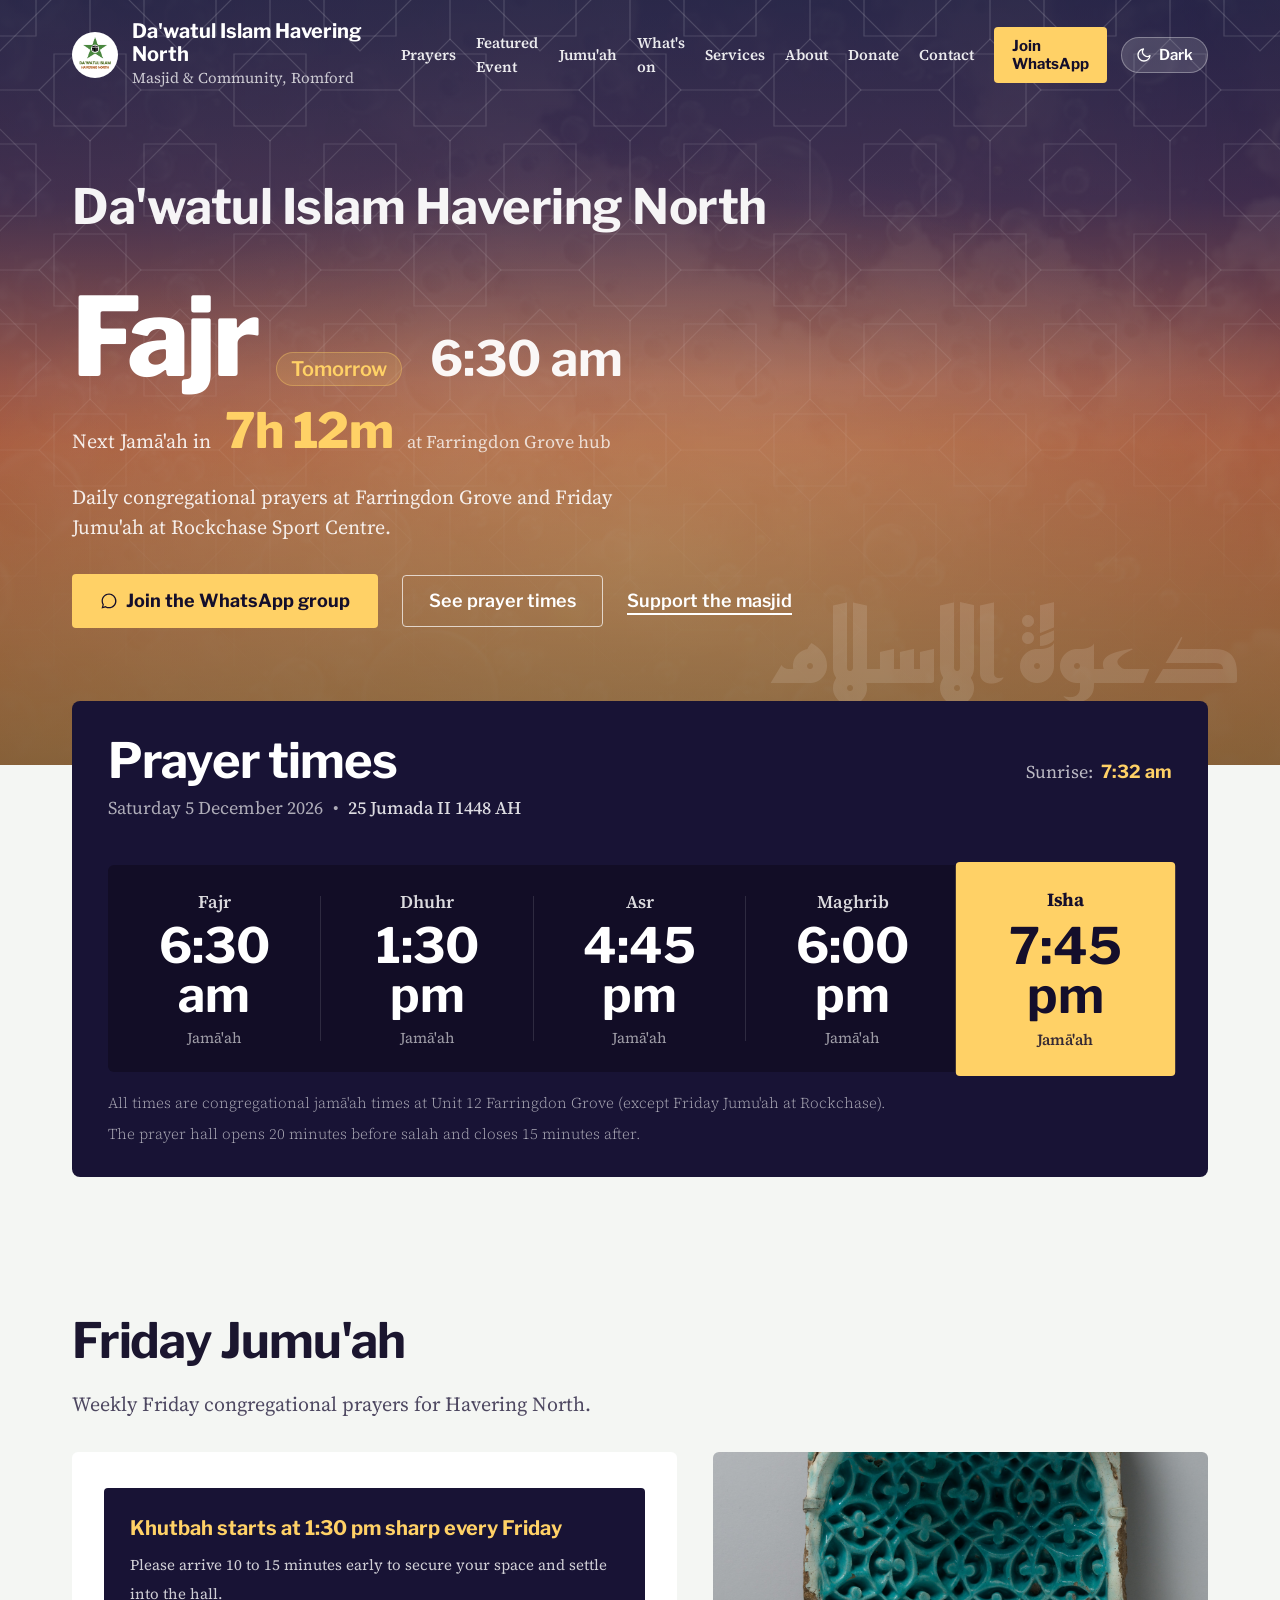
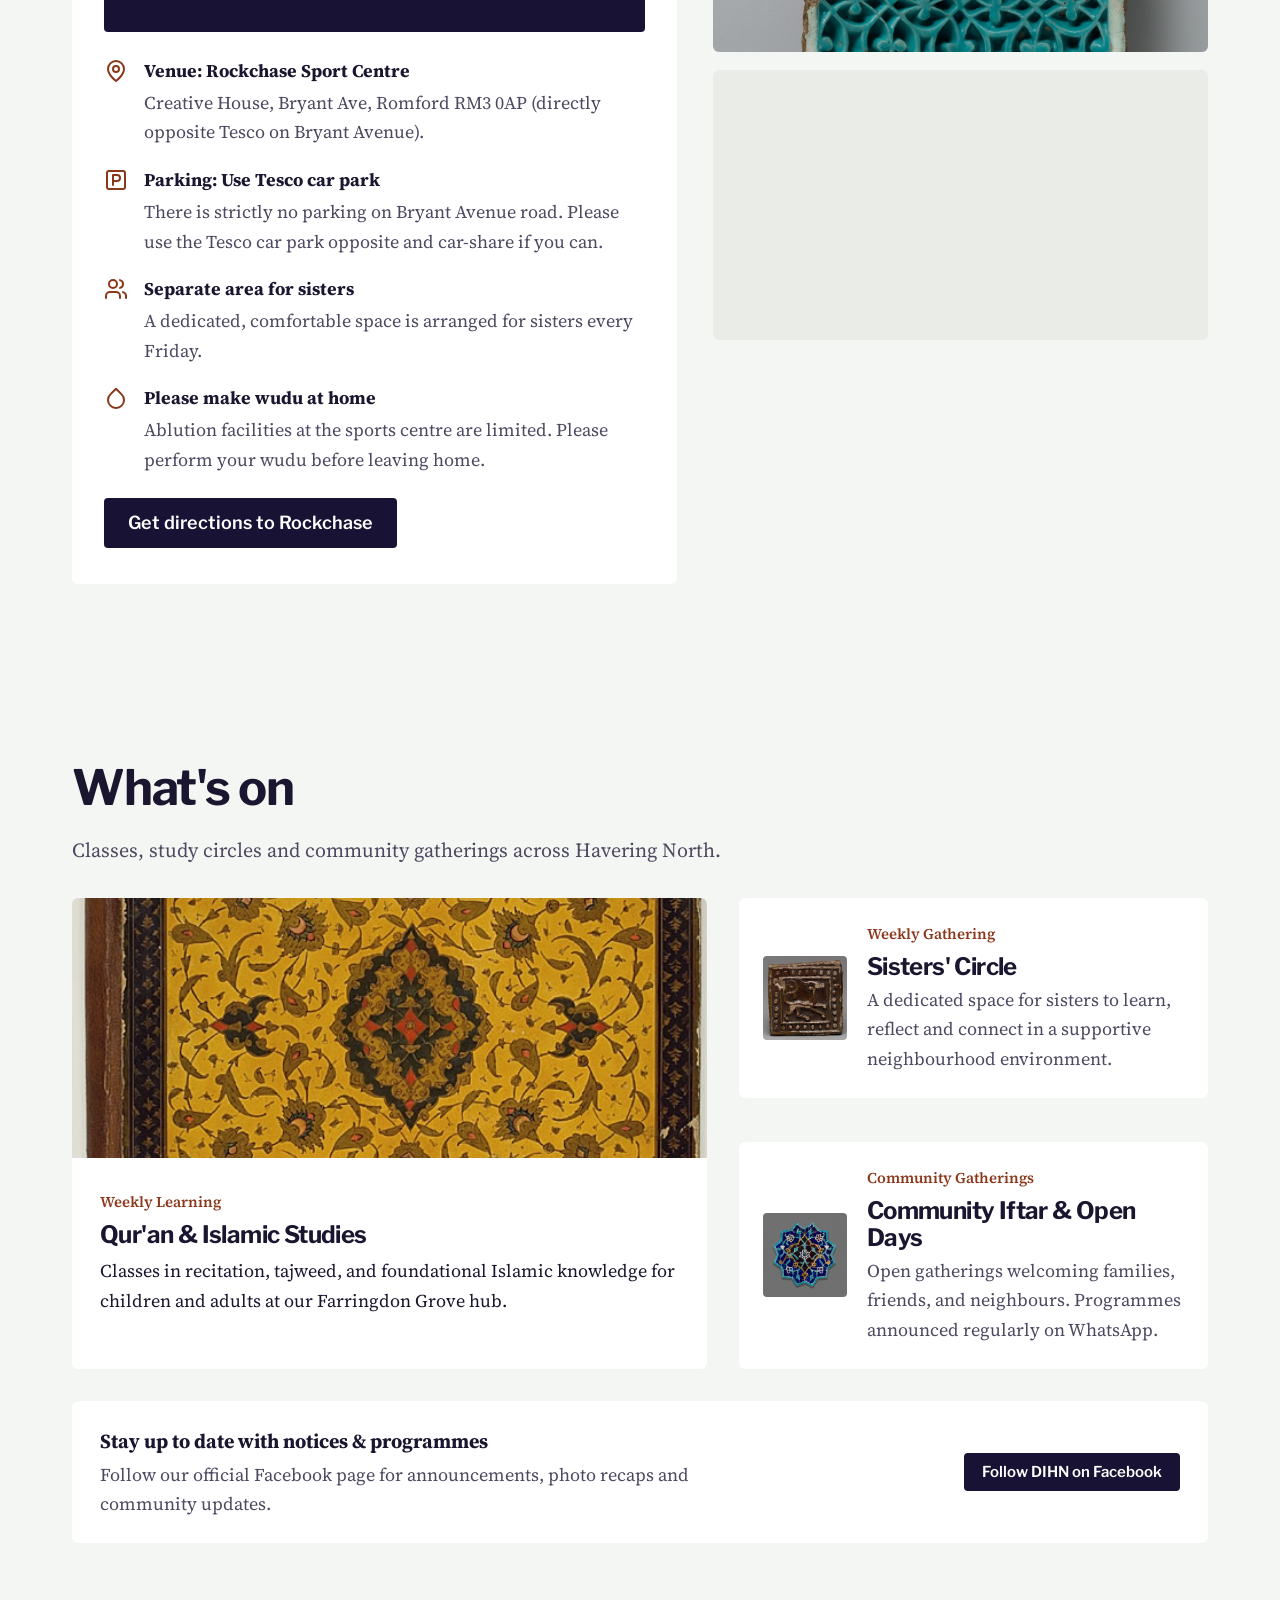
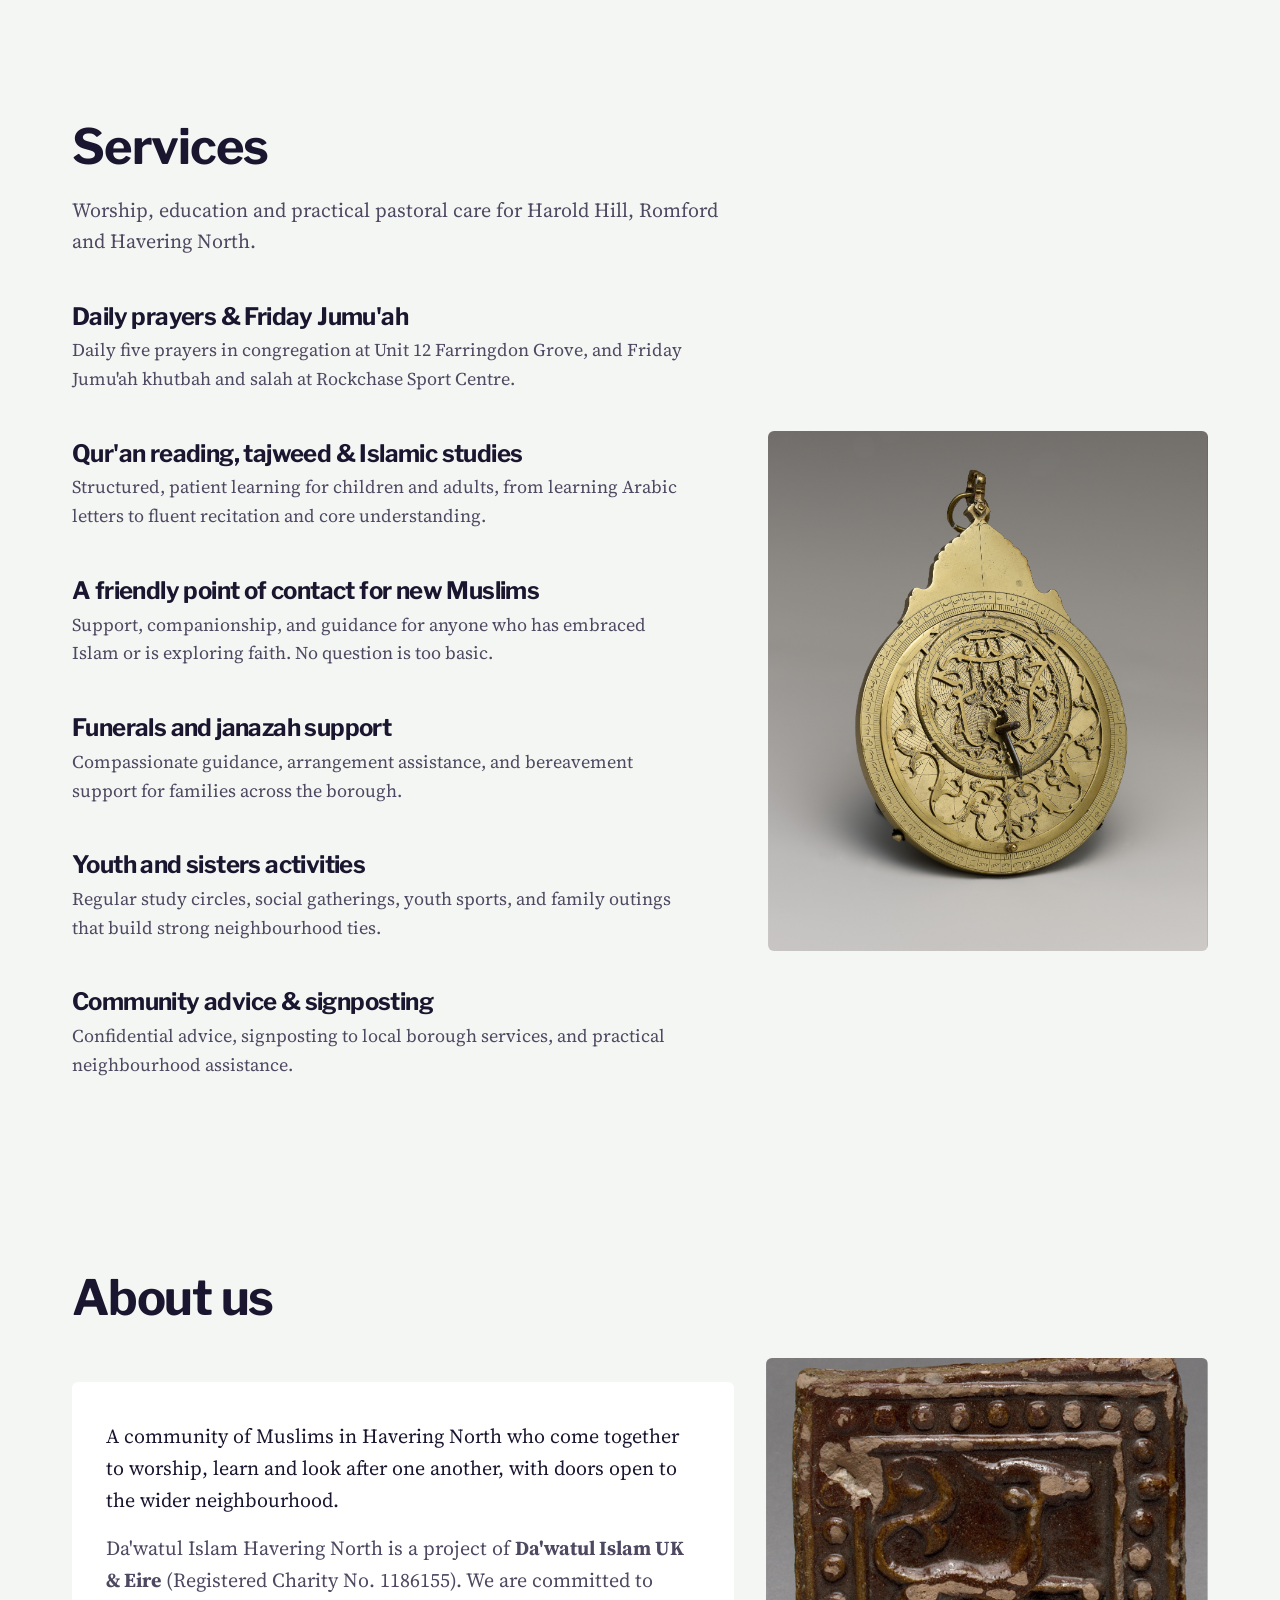
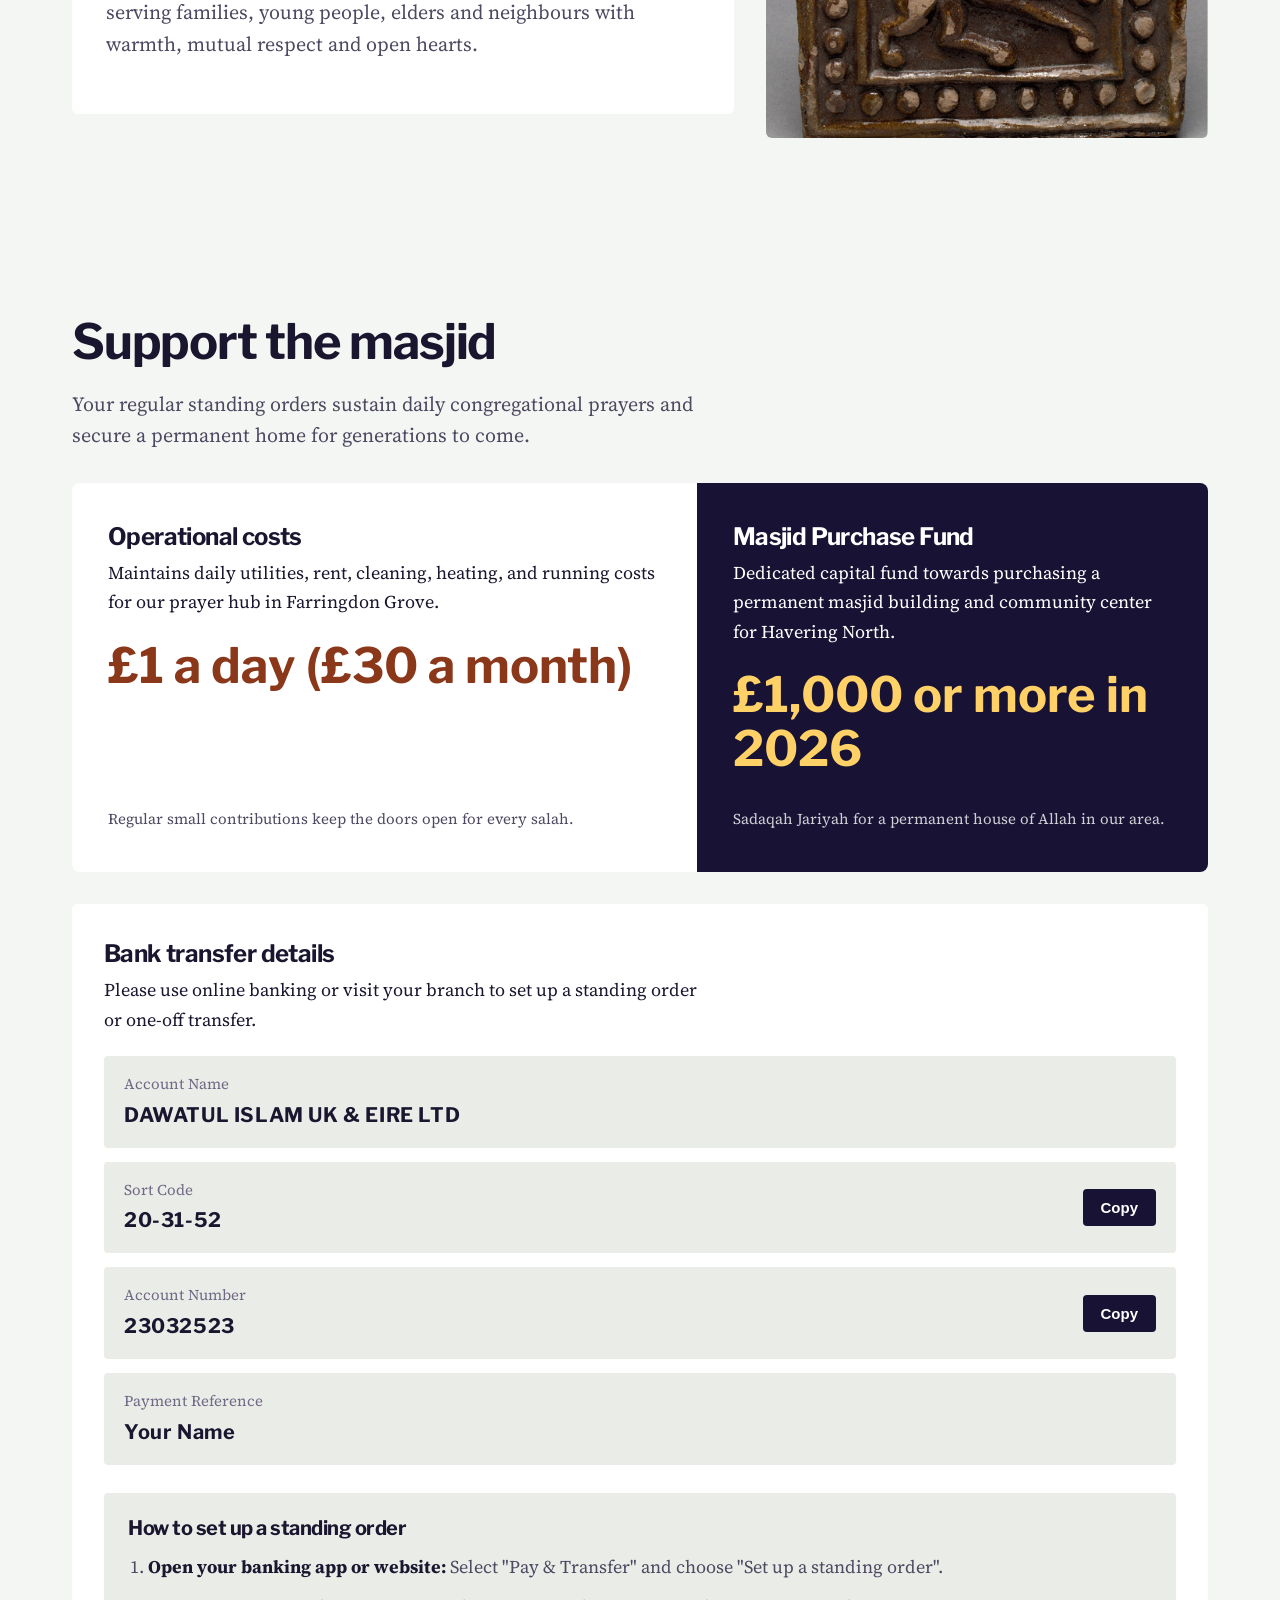
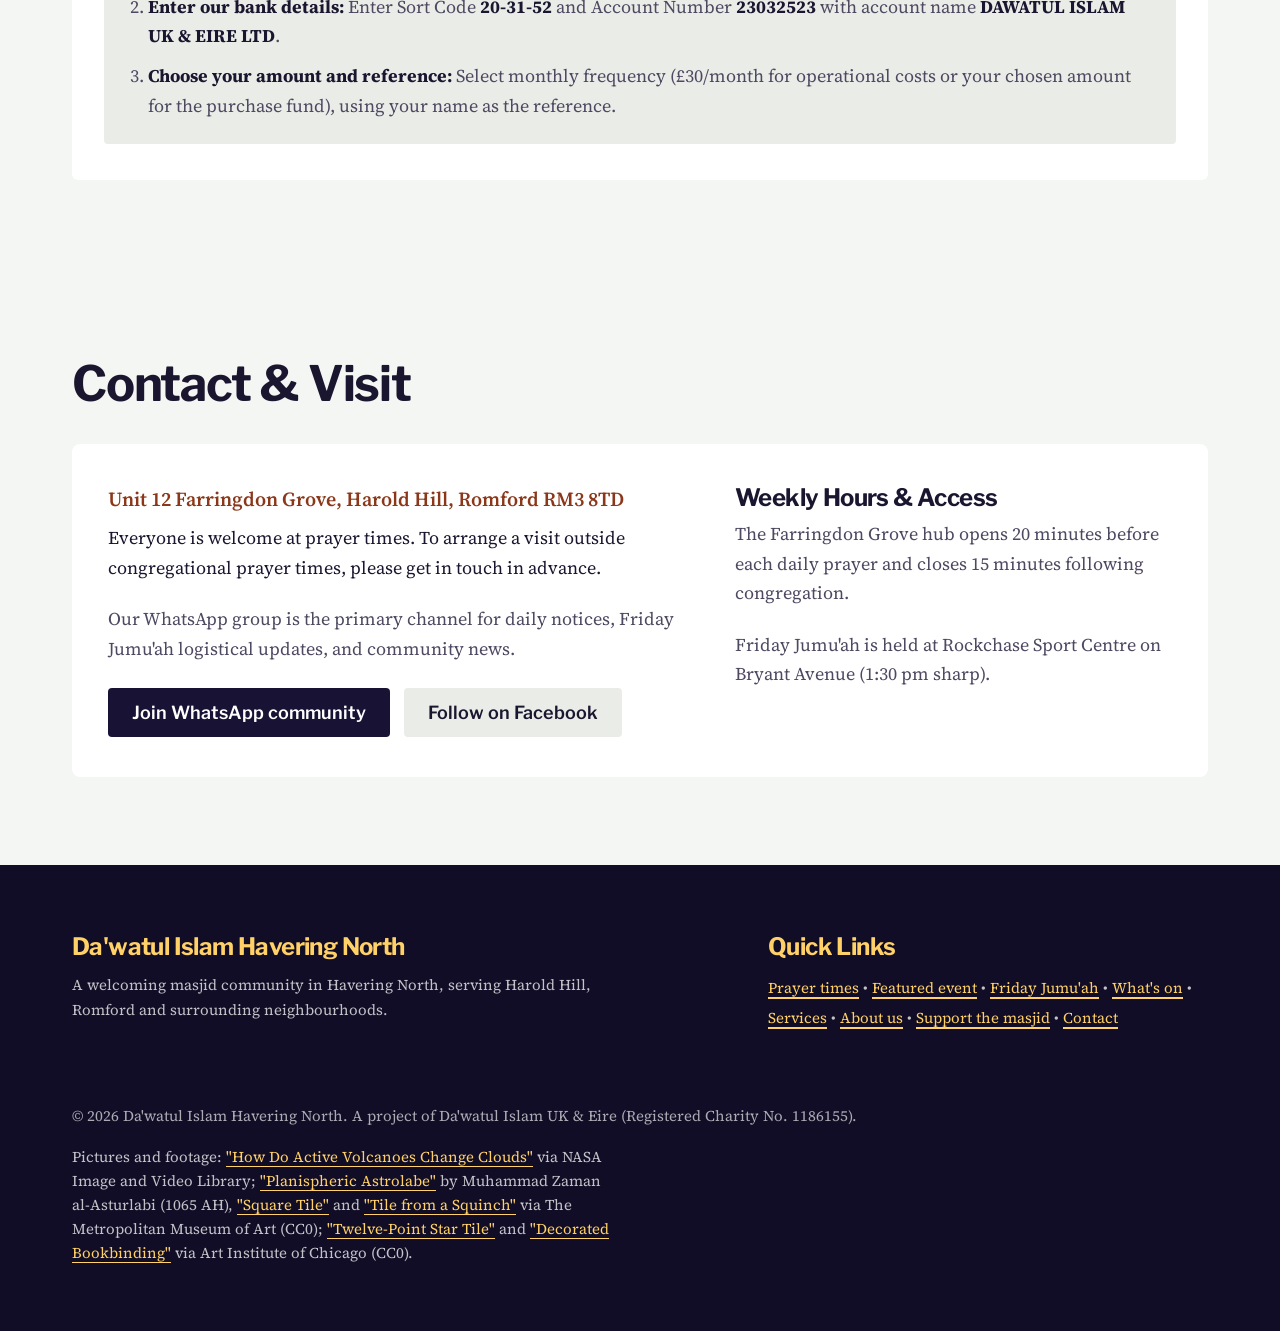
==== commit df92f5b1: "Add files via upload" ====
--- a/index.html
+++ b/index.html
@@ -72,7 +72,7 @@
       --ink-brand: #8a371a;
 
       /* Typographic Scale: Strictly 6 deliberate steps */
-      --step-display: clamp(4.5rem, 12vw, 9rem);
+      --step-display: clamp(4rem, 8.5vw, 7.5rem);
       --step-h1: clamp(2.4rem, 3.8vw, 3.2rem);
       --step-h2: 1.5rem;
       --step-lead: 1.25rem;
@@ -581,7 +581,7 @@
       margin-top: 36px;
     }
 
-    /* Prayer Name at roughly clamp(5rem, 14vw, 12rem) */
+    /* Prayer Name */
     .hero-prayer-headline {
       font-family: var(--font-display);
       font-size: var(--step-display);
@@ -590,6 +590,25 @@
       letter-spacing: -0.03em;
       color: #ffffff;
       margin: 0;
+      display: inline-flex;
+      align-items: baseline;
+      flex-wrap: wrap;
+      gap: 12px 18px;
+    }
+
+    .prayer-day-tag {
+      font-family: var(--font-ui);
+      font-size: var(--step-lead);
+      font-weight: 600;
+      color: var(--accent-gold);
+      background: rgba(255, 209, 102, 0.16);
+      border: 1px solid rgba(255, 209, 102, 0.35); /* taste-skill-ignore */
+      padding: 4px 14px;
+      border-radius: 999px;
+      letter-spacing: 0;
+      line-height: 1.2;
+      vertical-align: middle;
+      text-transform: none;
     }
 
     .hero-prayer-time {
@@ -2281,7 +2300,14 @@
         var heroTimeEl = document.getElementById('next-prayer-time');
         var heroLocEl = document.getElementById('next-prayer-location');
 
-        if (heroNameEl) heroNameEl.textContent = nextPrayer.name;
+        if (heroNameEl) {
+          if (nextPrayer.name.indexOf('(Tomorrow)') !== -1) {
+            var prayerCleanName = nextPrayer.name.replace(/\s*\(Tomorrow\)/i, '').trim();
+            heroNameEl.innerHTML = prayerCleanName + ' <span class="prayer-day-tag">Tomorrow</span>';
+          } else {
+            heroNameEl.textContent = nextPrayer.name;
+          }
+        }
         if (heroCountdownEl) heroCountdownEl.textContent = countdownStr;
         if (heroTimeEl) heroTimeEl.textContent = nextPrayer.timeStr;
         if (heroLocEl) heroLocEl.textContent = 'at ' + nextPrayer.location;
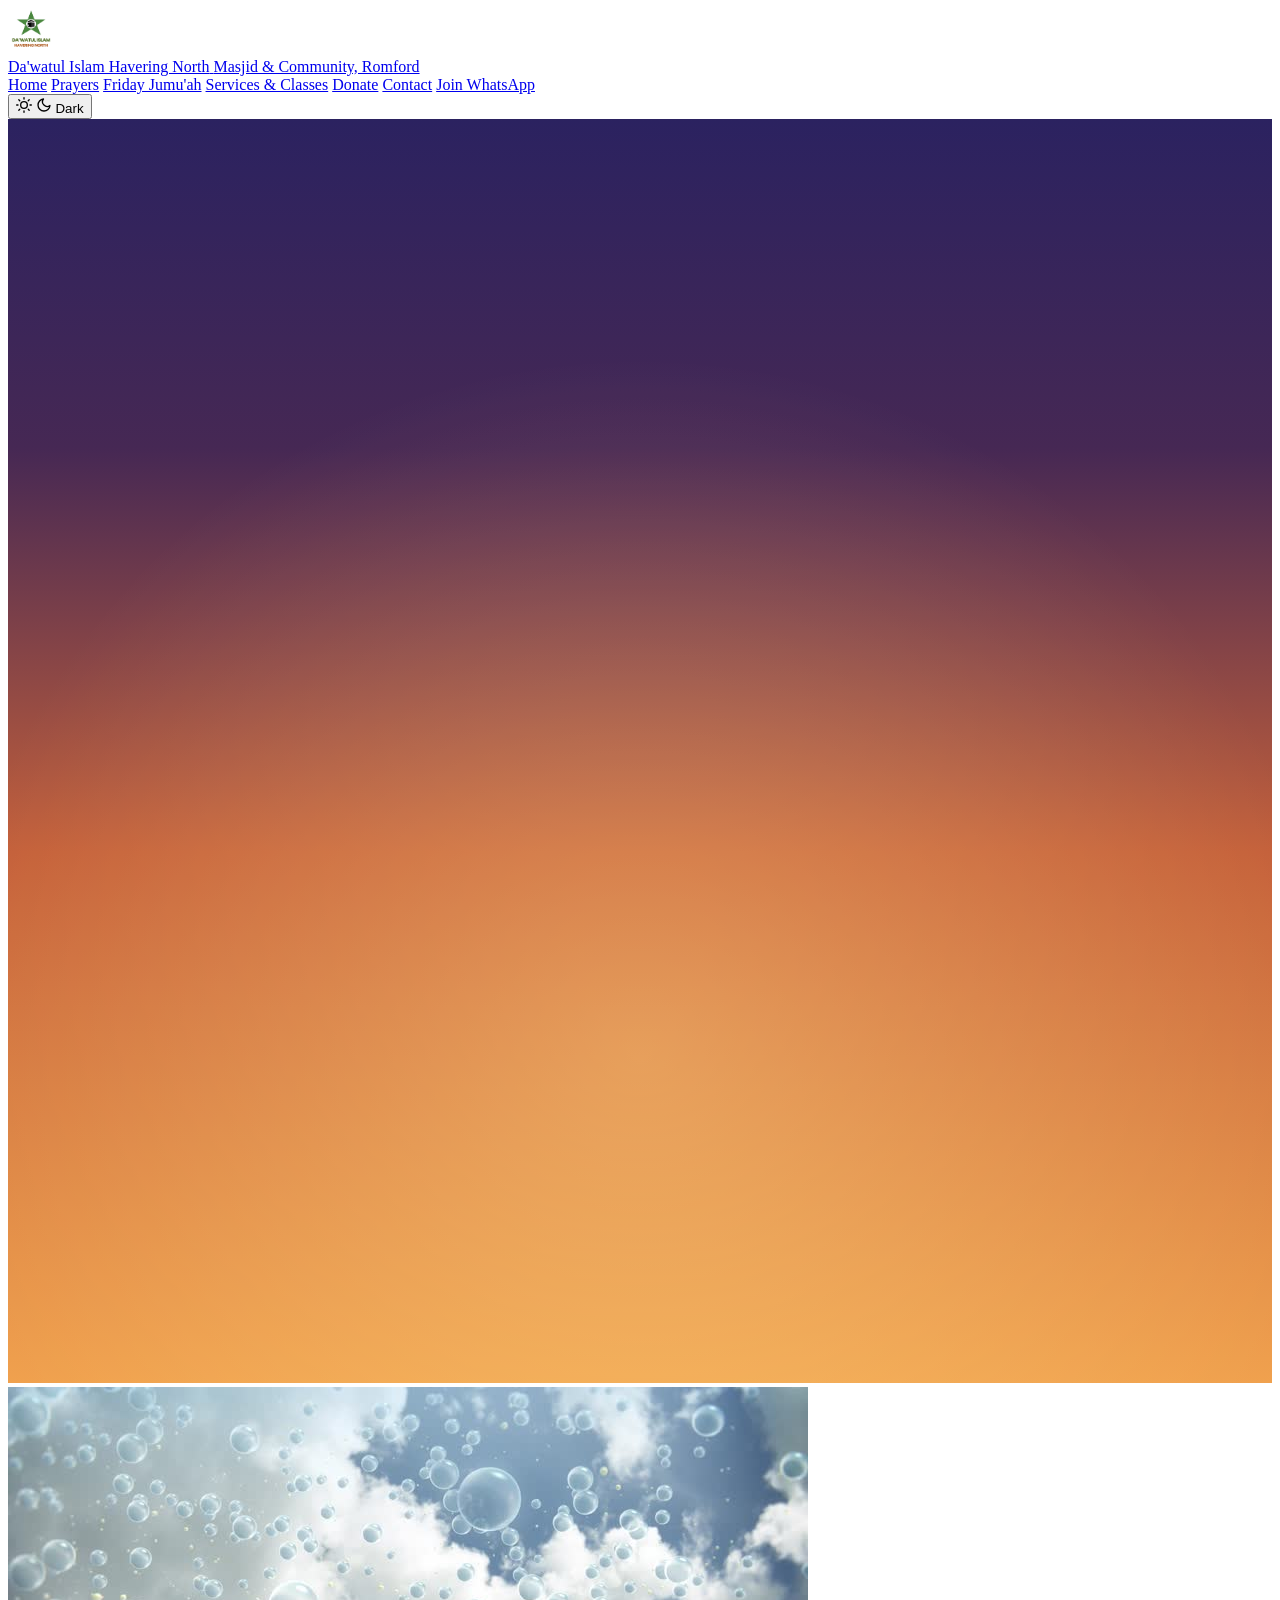
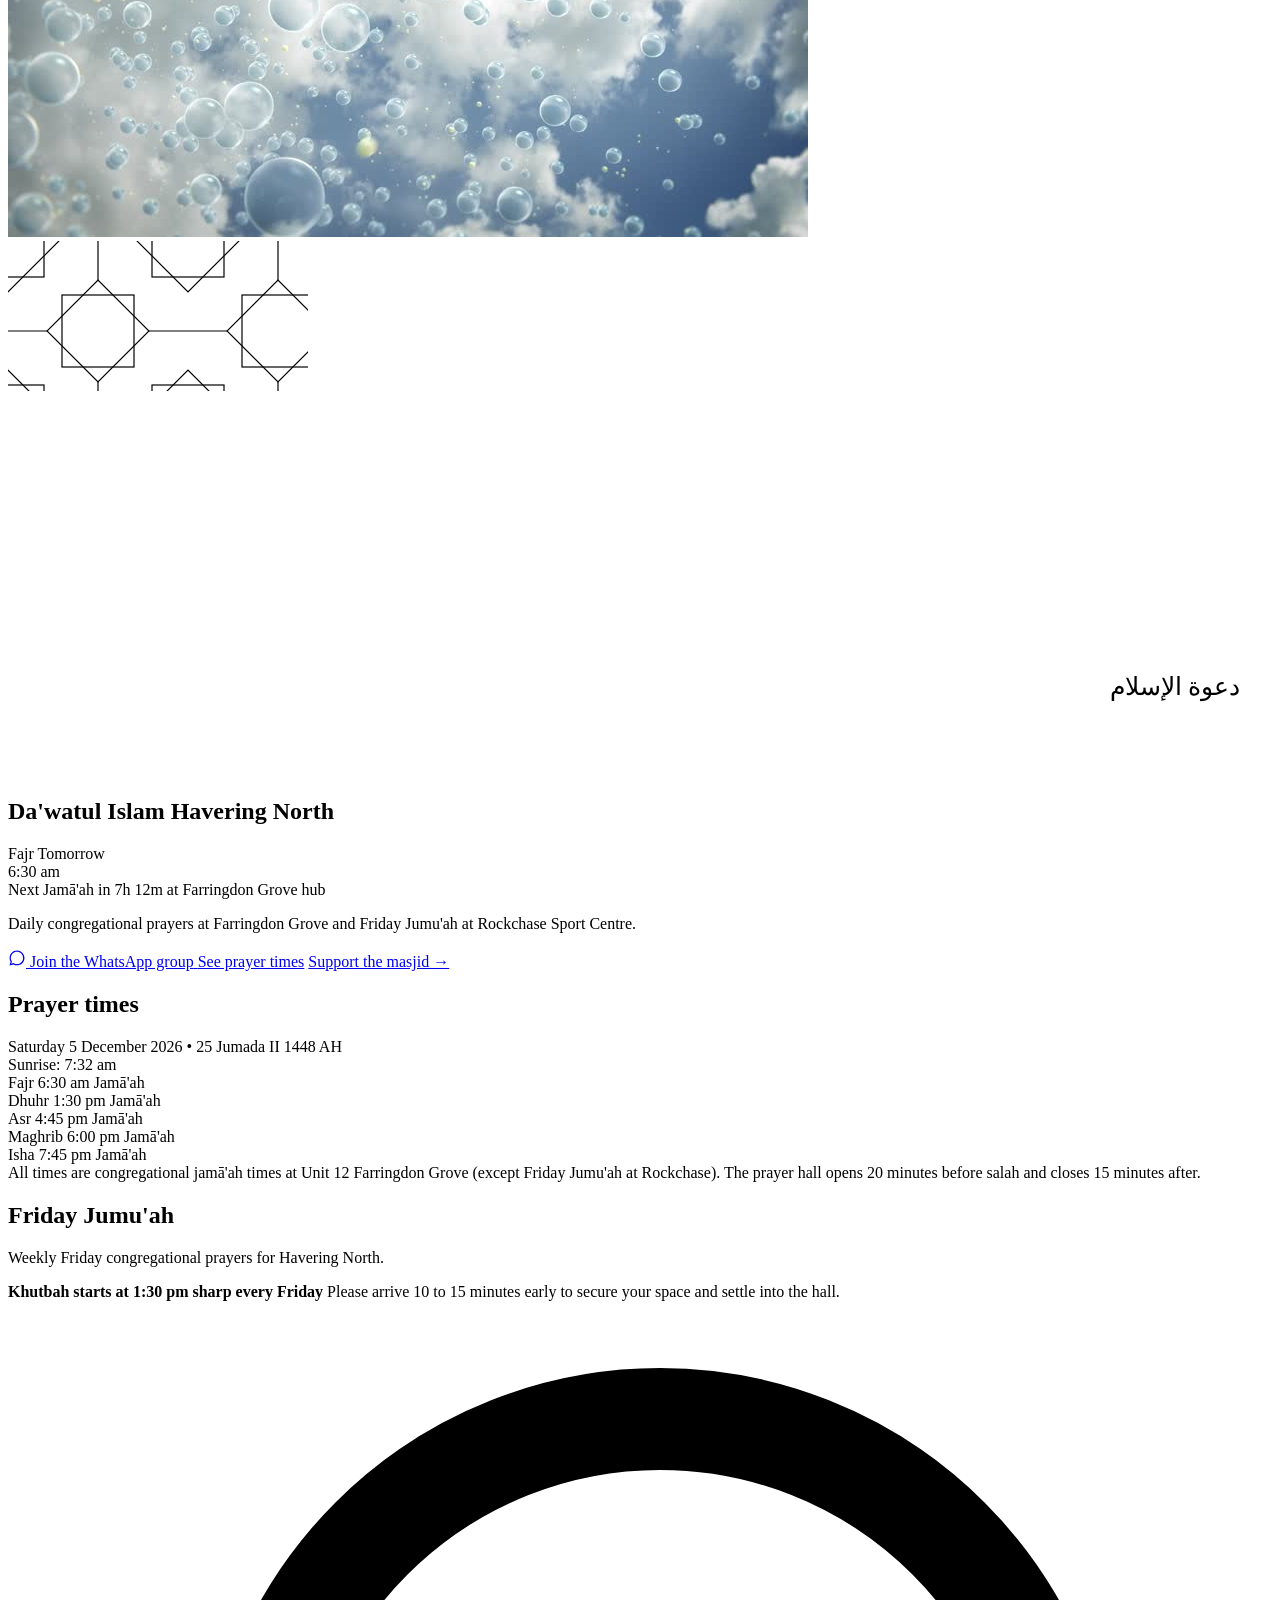
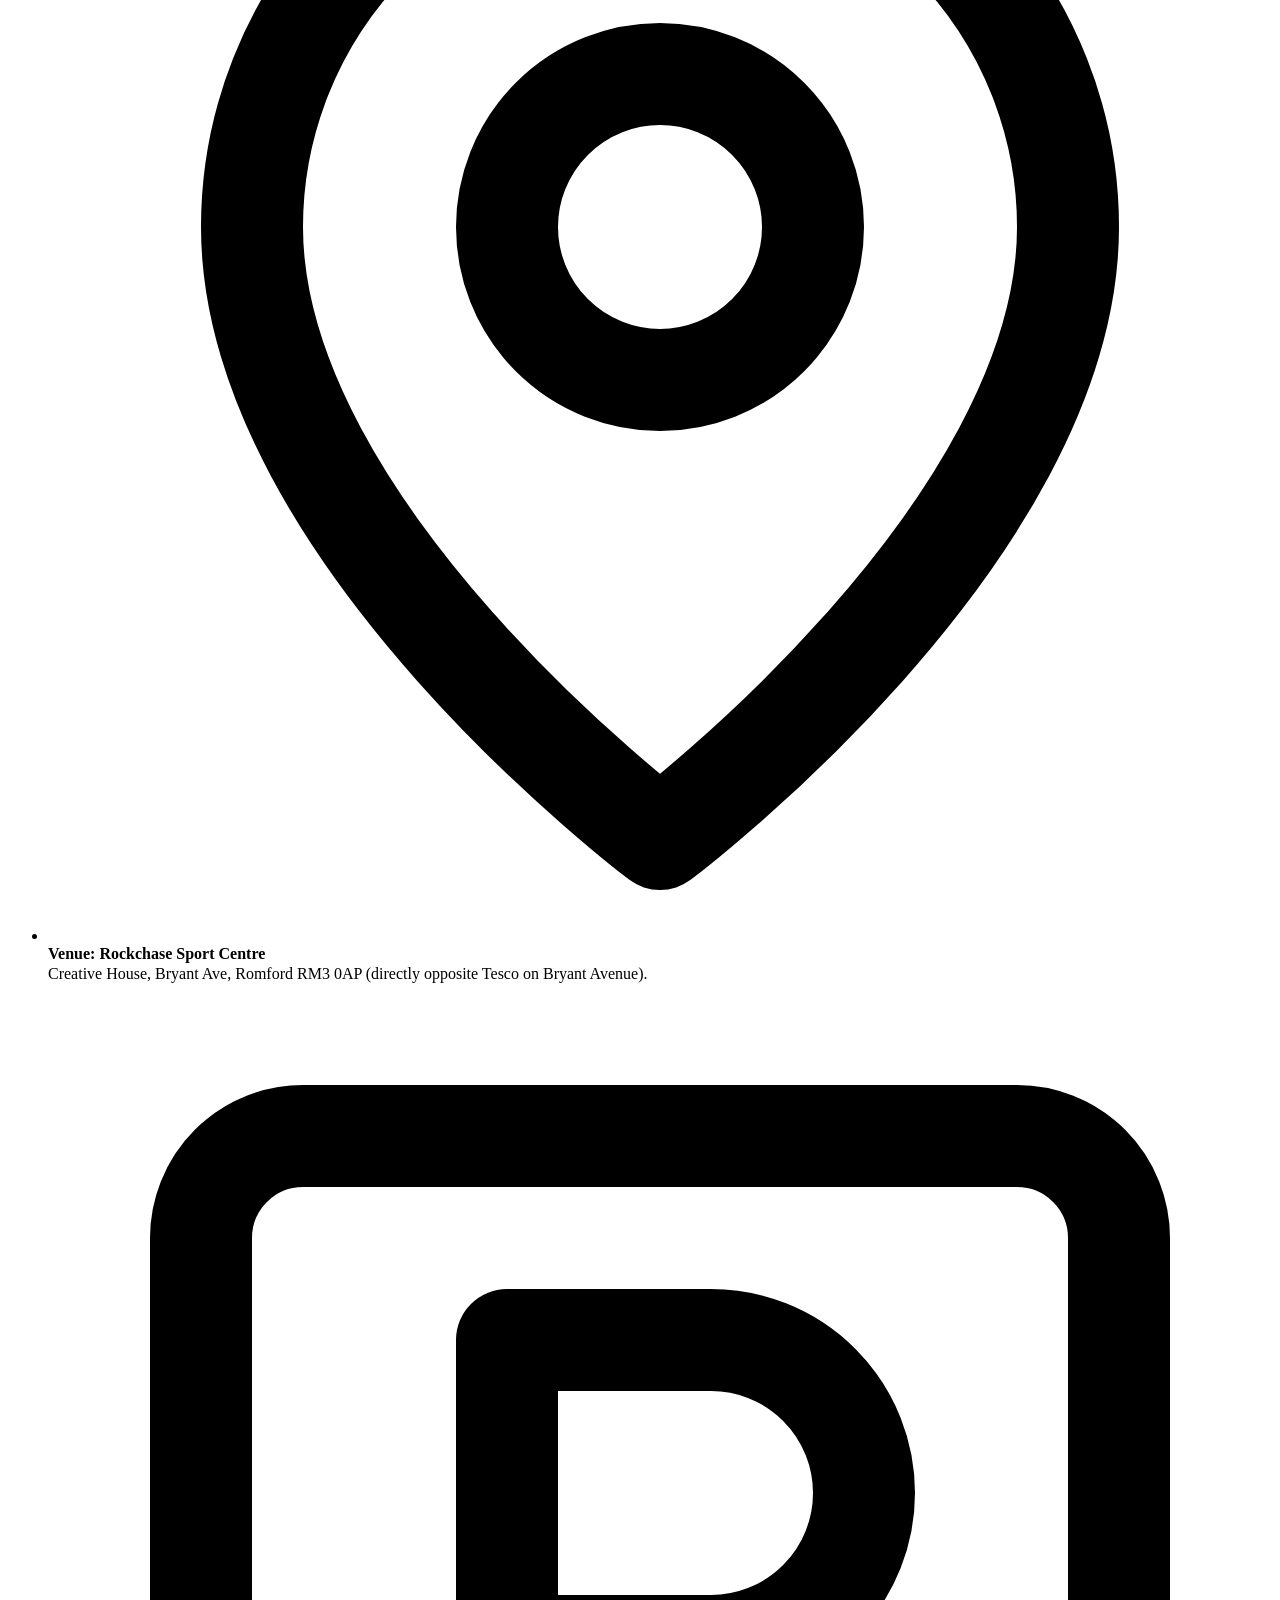
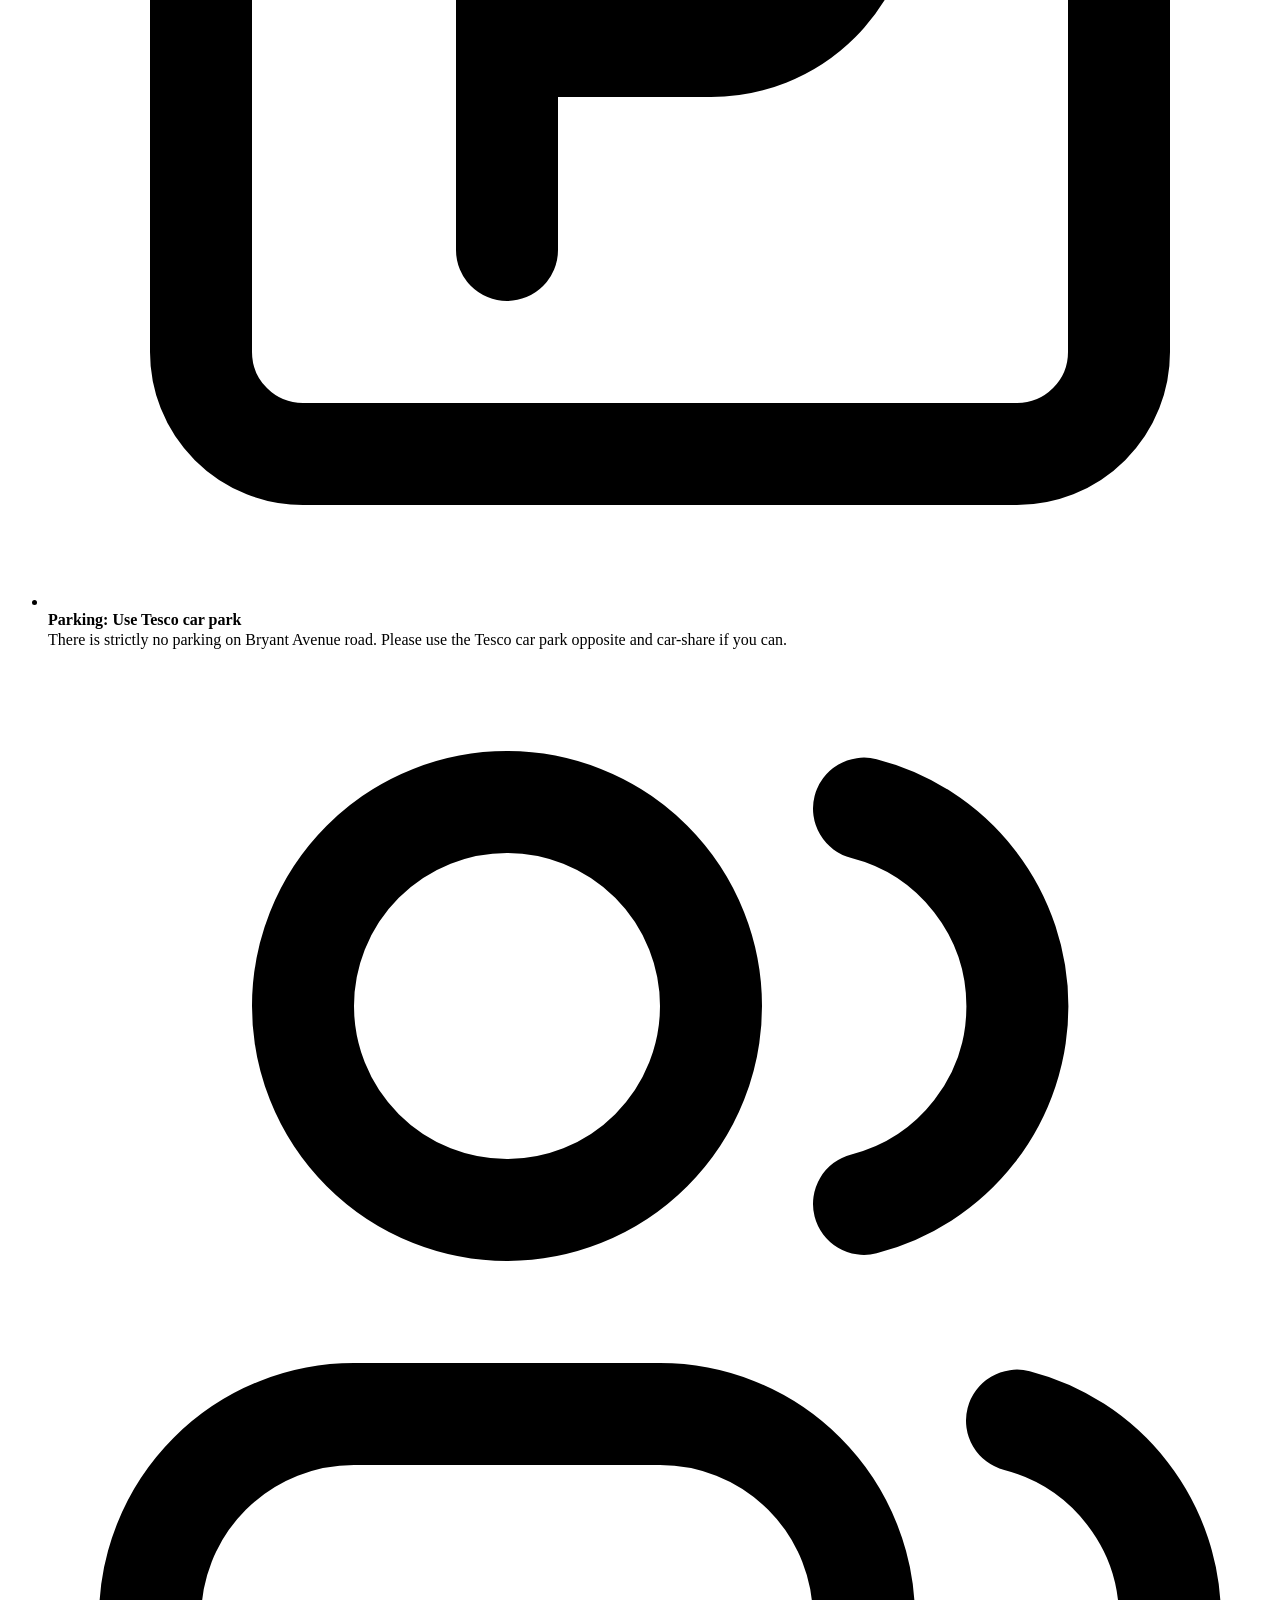
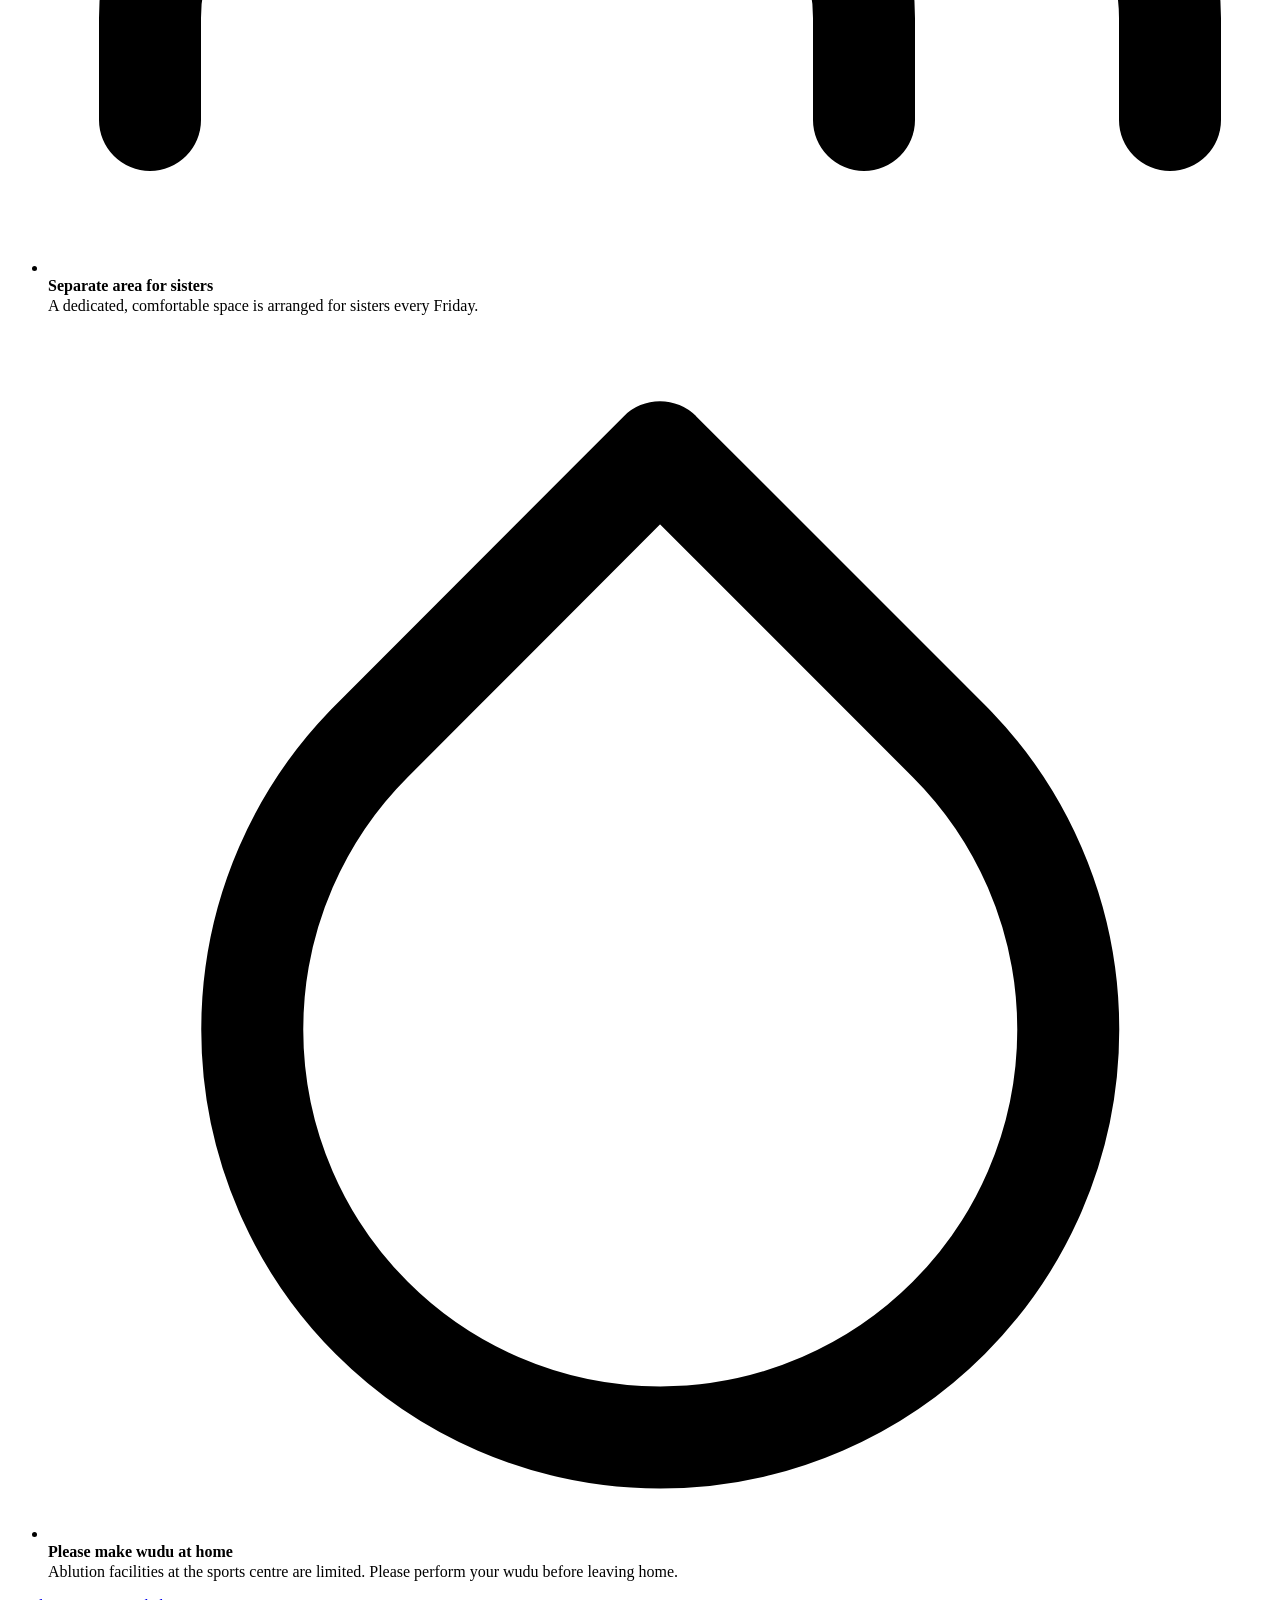
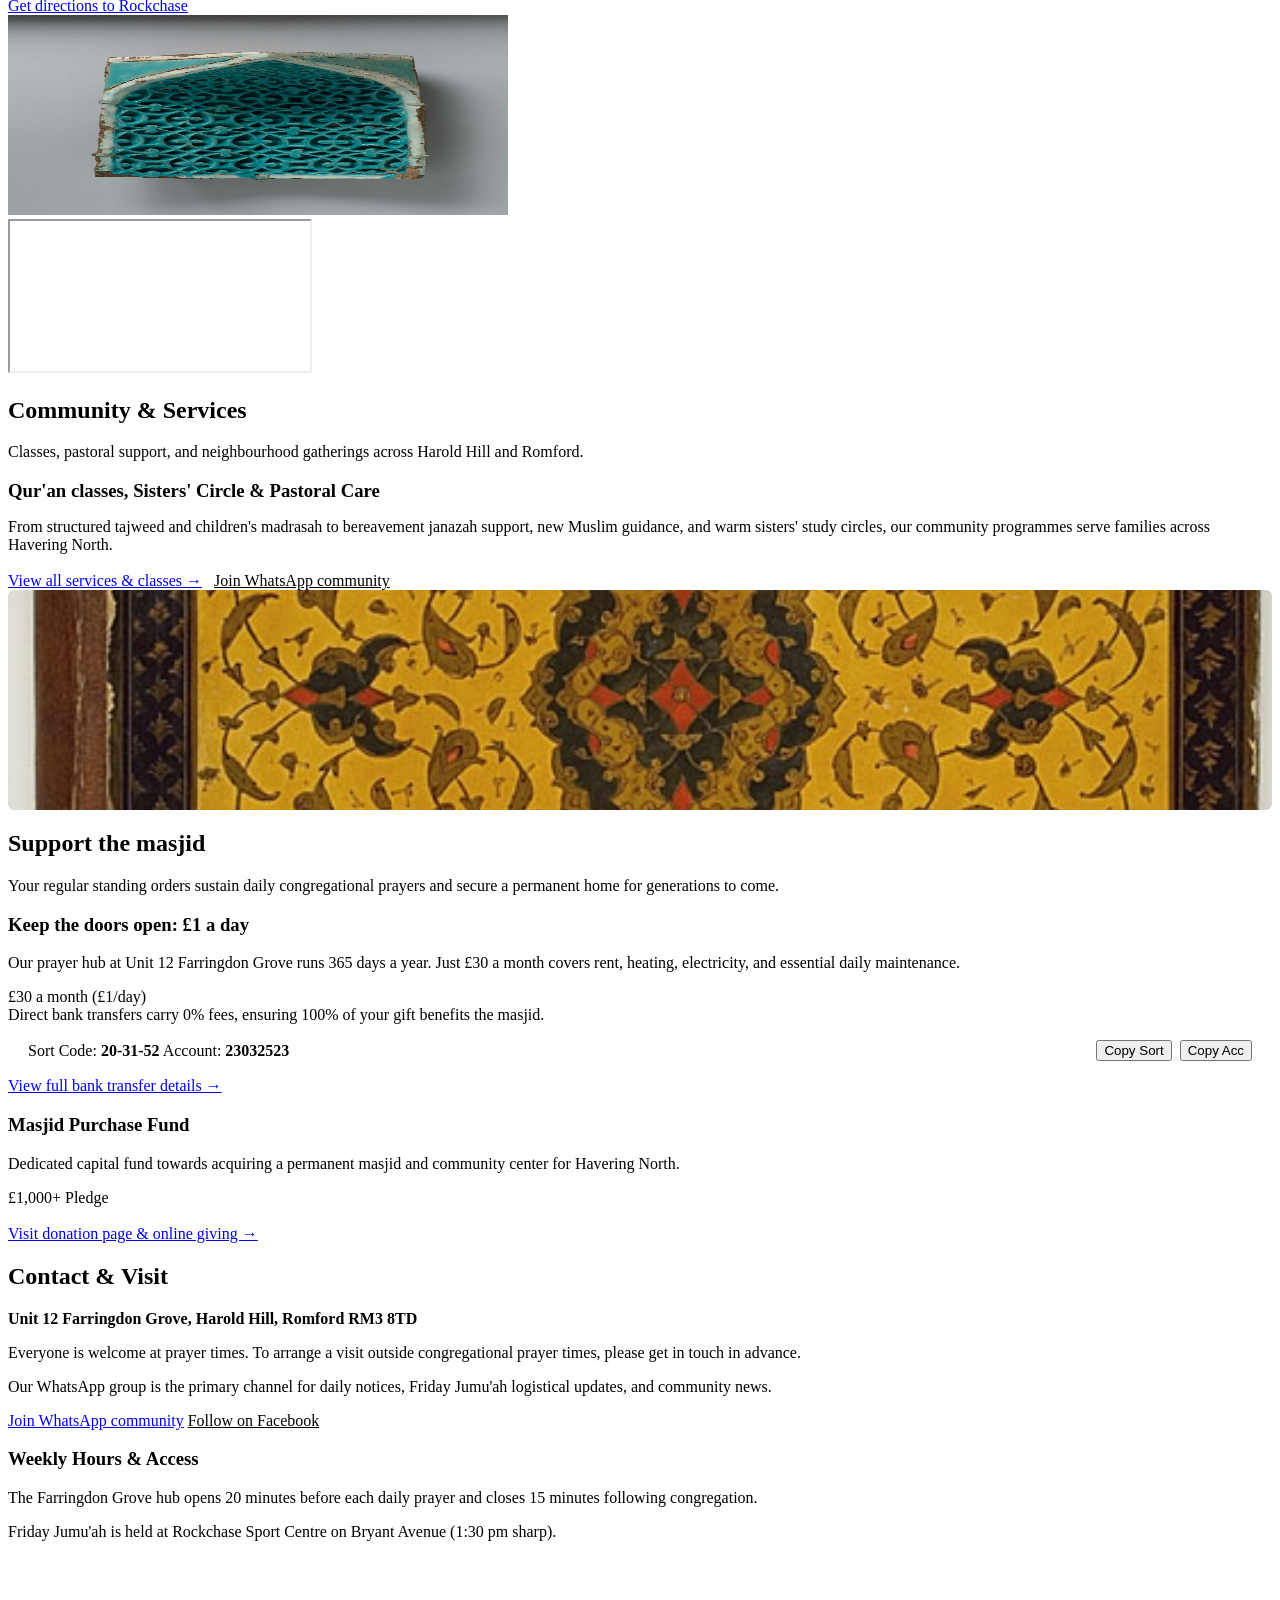
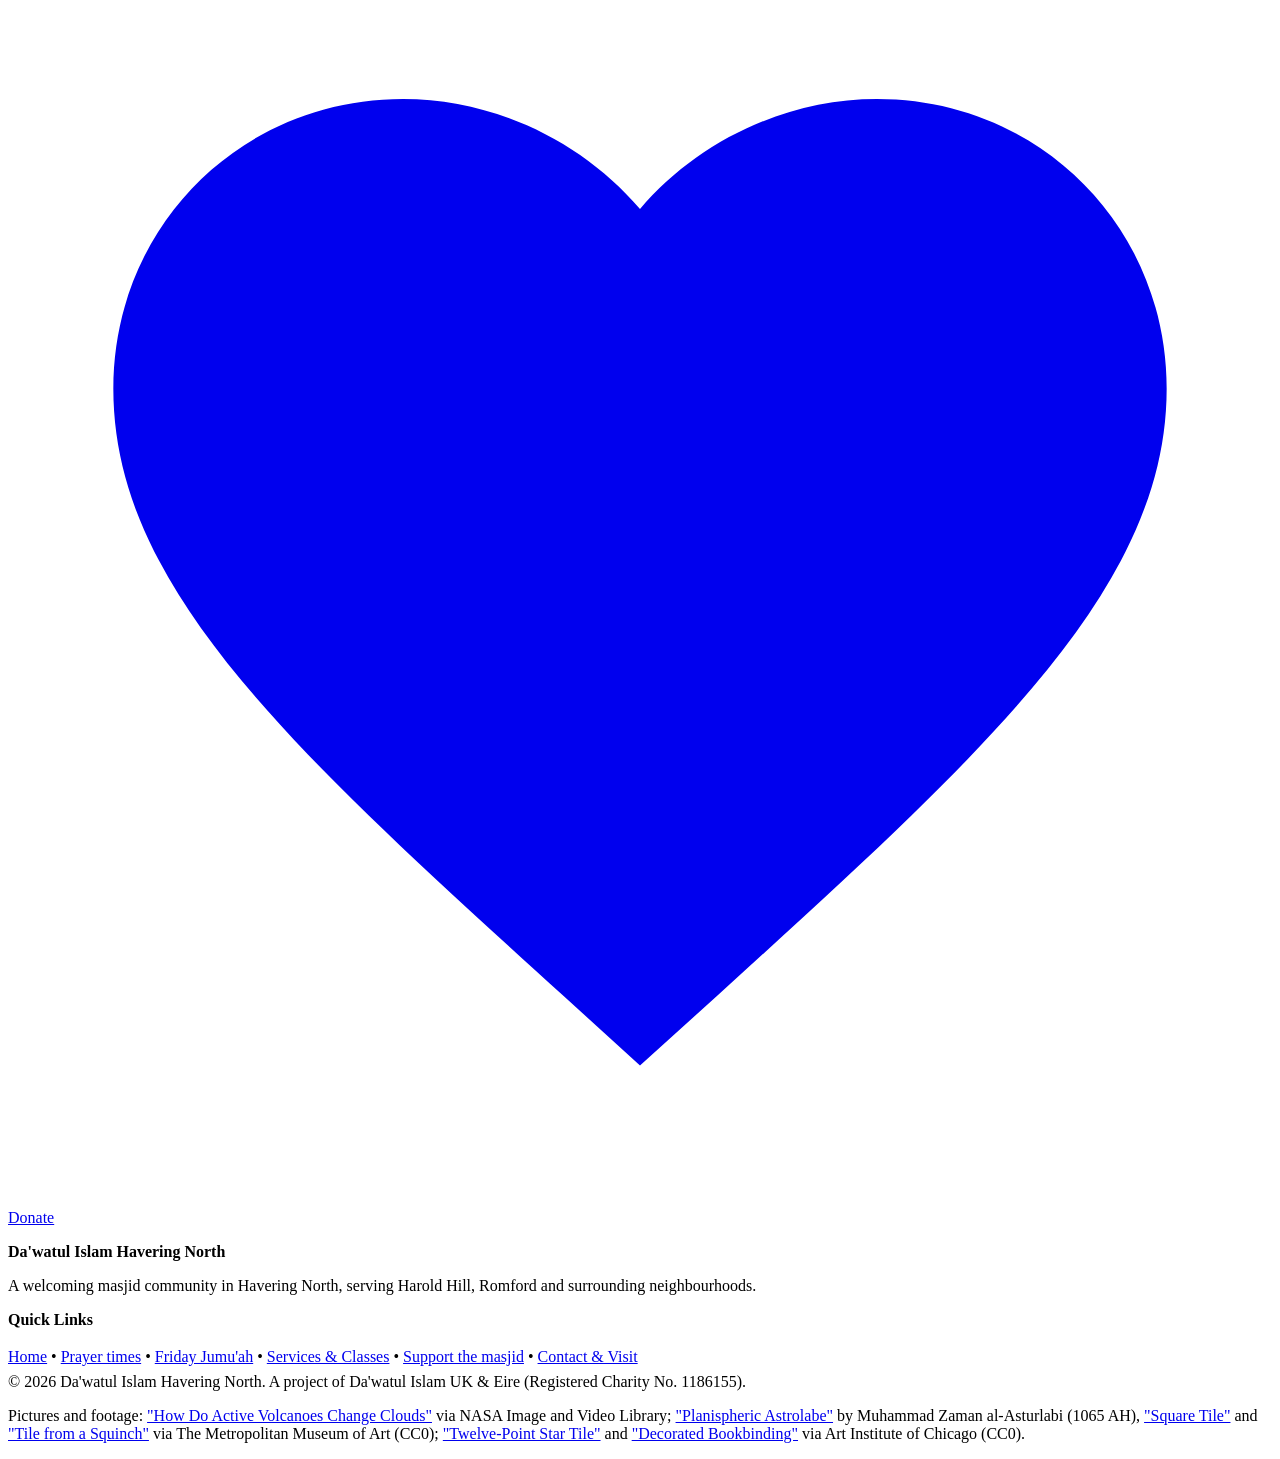
==== commit 4a1ebe94: "Add files via upload" ====
--- a/index.html
+++ b/index.html
@@ -26,1539 +26,20 @@
     })();
   </script>
 
-  <!-- Typography: Libre Franklin (confident display & UI), Source Serif 4 (highly legible screen reading), Reem Kufi (Arabic) -->
+  <!-- Typography: Libre Franklin, Source Serif 4, Reem Kufi -->
   <link rel="preconnect" href="https://fonts.googleapis.com">
   <link rel="preconnect" href="https://fonts.gstatic.com" crossorigin>
   <link href="https://fonts.googleapis.com/css2?family=Libre+Franklin:wght@400;500;600;700;800&family=Reem+Kufi:wght@600;700&family=Source+Serif+4:ital,opsz,wght@0,8..60,400;0,8..60,600;1,8..60,400;1,8..60,600&display=swap" rel="stylesheet">
 
-  <style>
-    :root {
-      /* Golden-Dusk Sky Custom Properties */
-      --sky-top: #2b2260;
-      --sky-mid: #c4603a;
-      --sky-bot: #f0a14e;
-      --sky-glow: rgba(240, 161, 78, 0.42);
-
-      /* Deep Navy & Charcoal Dusk Palette */
-      --navy-dark: #120d26;
-      --navy-panel: #181335;
-      --navy-surface: #221c44;
-      --navy-surface-alt: #2c2554;
-
-      /* Bright Gold Accent */
-      --accent-gold: #ffd166;
-      --accent-gold-hover: #ffdb85;
-      --accent-gold-ink: #140e2b;
-
-      /* Typography Tokens: Libre Franklin (display/UI) & Source Serif 4 (extended reading) */
-      --font-display: "Libre Franklin", -apple-system, BlinkMacSystemFont, "Segoe UI", sans-serif;
-      --font-body: "Source Serif 4", Georgia, "Times New Roman", serif;
-      --font-ui: "Libre Franklin", -apple-system, BlinkMacSystemFont, "Segoe UI", sans-serif;
-
-      /* Calmer Warm Mineral Stone Palette Below Hero (Light Mode Default) */
-      --page-bg: #f4f6f3;
-      --surface-warm: #ffffff;
-      --surface-warm-alt: #e9ece7;
-      --surface-muted: #1e1838;
-      --surface-muted-ink: #ffffff;
-
-      /* Ink Tokens */
-      --ink-light: #ffffff;
-      --ink-light-muted: rgba(255, 255, 255, 0.78);
-      --ink-light-dim: rgba(255, 255, 255, 0.55);
-      --ink-dark: #1b162f;
-      --ink-dark-muted: #4e4861;
-      --ink-dark-dim: #706884;
-      --ink-brand: #8a371a;
-
-      /* Typographic Scale: Strictly 6 deliberate steps */
-      --step-display: clamp(4rem, 8.5vw, 7.5rem);
-      --step-h1: clamp(2.4rem, 3.8vw, 3.2rem);
-      --step-h2: 1.5rem;
-      --step-lead: 1.25rem;
-      --step-body: 1.125rem;
-      --step-small: 0.9375rem;
-
-      /* Motion timing */
-      --ease-out: cubic-bezier(0.22, 1, 0.36, 1);
-      --ease-expo: cubic-bezier(0.16, 1, 0.3, 1);
-      --t-press: 140ms;
-      --t-hover: 180ms;
-    }
-
-    /* DARK MODE (Activated via data-theme="dark" on <html> or user switch) */
-    html[data-theme="dark"] {
-      --page-bg: #100c1e;
-      --surface-warm: #18132e;
-      --surface-warm-alt: #221b3e;
-      --surface-muted: #20193d;
-      --surface-muted-ink: #f4f6f3;
-
-      --ink-dark: #f4f6f3;
-      --ink-dark-muted: #c8c2dc;
-      --ink-dark-dim: #9e96b8;
-      --ink-brand: #ffd166;
-
-      --navy-dark: #0c081a;
-      --navy-panel: #140f28;
-      --navy-surface: #1e173f;
-      --navy-surface-alt: #281f52;
-    }
-
-    *, *::before, *::after {
-      box-sizing: border-box;
-    }
-
-    html {
-      scroll-behavior: smooth;
-      background: var(--page-bg);
-      color: var(--ink-dark);
-      scrollbar-gutter: stable;
-      scrollbar-width: none;
-    }
-
-    html::-webkit-scrollbar {
-      display: none;
-    }
-
-    body {
-      margin: 0;
-      padding: 0;
-      background: var(--page-bg);
-      color: var(--ink-dark);
-      font-family: var(--font-body);
-      font-size: var(--step-body);
-      line-height: 1.65;
-      -webkit-font-smoothing: antialiased;
-      overflow-x: hidden;
-      transition: background-color 220ms ease, color 220ms ease;
-    }
-
-    /* Strict Container: One 1200px width and shared left edge across all sections */
-    .wrap {
-      width: 100%;
-      max-width: 1200px;
-      margin-inline: auto;
-      padding-inline: 32px;
-    }
-
-    @media (max-width: 640px) {
-      .wrap {
-        padding-inline: 20px;
-      }
-    }
-
-    /* Headings with high contrast scale & tighter letter-spacing */
-    h1, h2, h3, h4 {
-      font-family: var(--font-display);
-      font-weight: 700;
-      line-height: 1.15;
-      margin: 0 0 0.5em 0;
-      letter-spacing: -0.025em;
-    }
-
-    h1 {
-      font-size: var(--step-h1);
-      line-height: 1.08;
-    }
-
-    h2 {
-      font-size: var(--step-h1);
-      margin-bottom: 0.4em;
-      color: var(--ink-dark);
-    }
-
-    h3 {
-      font-size: var(--step-h2);
-      margin-bottom: 0.3em;
-      color: var(--ink-dark);
-    }
-
-    p {
-      margin: 0 0 1.2em 0;
-      max-width: 68ch;
-      color: var(--ink-dark);
-    }
-
-    p.lead {
-      font-size: var(--step-lead);
-      line-height: 1.55;
-      color: var(--ink-dark-muted);
-    }
-
-    .ar {
-      font-family: "Reem Kufi", sans-serif;
-      direction: rtl;
-    }
-
-    a {
-      color: var(--ink-dark);
-      text-decoration-thickness: 1.5px;
-      text-underline-offset: 4px;
-      transition: color var(--t-hover) ease;
-    }
-
-    a:hover {
-      color: var(--sky-mid);
-    }
-
-    a:focus-visible, button:focus-visible {
-      outline: 3px solid var(--accent-gold);
-      outline-offset: 3px;
-    }
-
-    /* Standard Button Classes */
-    .btn {
-      display: inline-flex;
-      align-items: center;
-      justify-content: center;
-      gap: 8px;
-      padding: 14px 24px;
-      font-family: var(--font-ui);
-      font-size: var(--step-body);
-      font-weight: 600;
-      text-decoration: none;
-      border: 0;
-      cursor: pointer;
-      border-radius: 4px;
-      line-height: 1.2;
-      transition: background-color var(--t-hover) ease, color var(--t-hover) ease, transform var(--t-press) var(--ease-out);
-    }
-
-    .btn:active {
-      transform: scale(0.97);
-    }
-
-    .btn-gold,
-    a.btn-gold {
-      background: var(--accent-gold) !important;
-      color: var(--accent-gold-ink) !important;
-      font-weight: 700;
-    }
-
-    .btn-gold:hover,
-    a.btn-gold:hover {
-      background: var(--accent-gold-hover) !important;
-      color: var(--accent-gold-ink) !important;
-    }
-
-    .btn-dark,
-    a.btn-dark {
-      background: var(--navy-panel) !important;
-      color: #ffffff !important;
-      font-weight: 600;
-    }
-
-    .btn-dark:hover,
-    a.btn-dark:hover {
-      background: var(--navy-surface) !important;
-      color: var(--accent-gold) !important;
-    }
-
-    .btn-small {
-      padding: 10px 18px;
-      font-size: var(--step-small);
-    }
-
-    /* SITE HEADER (Sitting over hero with white text, 20px padding) */
-    header.site-header {
-      position: absolute;
-      top: 0;
-      left: 0;
-      width: 100%;
-      z-index: 30;
-      background: transparent;
-      padding: 20px 0;
-    }
-
-    .header-row {
-      display: flex;
-      align-items: center;
-      justify-content: space-between;
-      gap: 16px;
-    }
-
-    .brand-link {
-      display: flex;
-      align-items: center;
-      gap: 14px;
-      text-decoration: none;
-      color: #ffffff;
-    }
-
-    .brand-logo-badge {
-      width: 46px;
-      height: 46px;
-      border-radius: 50%;
-      background: #ffffff;
-      display: flex;
-      align-items: center;
-      justify-content: center;
-      overflow: hidden;
-      flex-shrink: 0;
-      padding: 3px;
-    }
-
-    .brand-logo-badge img {
-      width: 100%;
-      height: 100%;
-      object-fit: contain;
-      border-radius: 50%;
-    }
-
-    .brand-name {
-      font-family: var(--font-display);
-      font-size: var(--step-lead);
-      font-weight: 700;
-      line-height: 1.15;
-      display: block;
-      color: #ffffff;
-    }
-
-    .brand-loc {
-      font-size: var(--step-small);
-      color: rgba(255, 255, 255, 0.75);
-      display: block;
-    }
-
-    .header-right {
-      display: flex;
-      align-items: center;
-      gap: 14px;
-    }
-
-    nav.header-nav {
-      display: none;
-      gap: 20px;
-      align-items: center;
-    }
-
-    @media (min-width: 960px) {
-      nav.header-nav {
-        display: flex;
-      }
-    }
-
-    nav.header-nav a {
-      text-decoration: none;
-      font-size: var(--step-small);
-      font-weight: 600;
-      color: rgba(255, 255, 255, 0.9);
-      transition: color var(--t-hover) ease;
-    }
-
-    nav.header-nav a:hover {
-      color: var(--accent-gold);
-    }
-
-    .nav-join-btn {
-      background: var(--accent-gold) !important;
-      color: var(--accent-gold-ink) !important;
-      font-weight: 700 !important;
-      padding: 10px 18px !important;
-      border-radius: 4px;
-    }
-
-    .nav-join-btn:hover {
-      background: var(--accent-gold-hover) !important;
-      color: var(--accent-gold-ink) !important;
-    }
-
-    /* Light / Dark Mode Toggle Switch */
-    .theme-toggle-btn {
-      display: inline-flex;
-      align-items: center;
-      gap: 7px;
-      background: rgba(255, 255, 255, 0.14);
-      border: 1px solid rgba(255, 255, 255, 0.32); /* taste-skill-ignore */
-      border-radius: 999px;
-      padding: 8px 14px;
-      font-family: var(--font-ui);
-      font-size: var(--step-small);
-      font-weight: 600;
-      color: #ffffff;
-      cursor: pointer;
-      white-space: nowrap;
-      transition: background-color var(--t-hover) ease, border-color var(--t-hover) ease, transform var(--t-press) var(--ease-out);
-    }
-
-    .theme-toggle-btn:hover {
-      background: rgba(255, 255, 255, 0.24);
-      border-color: rgba(255, 255, 255, 0.55);
-    }
-
-    .theme-toggle-btn:active {
-      transform: scale(0.96);
-    }
-
-    .theme-toggle-btn:focus-visible {
-      outline: 2px solid var(--accent-gold);
-      outline-offset: 2px;
-    }
-
-    .theme-toggle-icon {
-      display: inline-flex;
-      align-items: center;
-      justify-content: center;
-      width: 16px;
-      height: 16px;
-      color: currentColor;
-    }
-
-    /* Icon visibility according to theme */
-    html[data-theme="dark"] .icon-moon {
-      display: none;
-    }
-    html[data-theme="dark"] .icon-sun {
-      display: inline-block;
-      color: var(--accent-gold);
-    }
-
-    html:not([data-theme="dark"]) .icon-sun {
-      display: none;
-    }
-    html:not([data-theme="dark"]) .icon-moon {
-      display: inline-block;
-      color: #ffffff;
-    }
-
-    @media (max-width: 600px) {
-      .brand-name {
-        font-size: 1rem;
-      }
-      .brand-loc {
-        display: none;
-      }
-      .theme-toggle-btn {
-        padding: 6px 10px;
-      }
-      .theme-toggle-label {
-        display: none;
-      }
-    }
-
-    /* HERO: Full-bleed golden-dusk sky with 8-pointed star lattice, generous padding-top to avoid header overlap */
-    section.hero {
-      position: relative;
-      min-height: 85vh;
-      min-height: 85svh;
-      display: flex;
-      flex-direction: column;
-      justify-content: center;
-      padding-top: 140px;
-      padding-bottom: 96px;
-      overflow: hidden;
-      color: var(--ink-light);
-      background-color: var(--sky-top);
-      animation: skyFadeUp 1.2s var(--ease-out) forwards;
-    }
-
-    @media (max-width: 768px) {
-      section.hero {
-        min-height: 100svh;
-        padding-top: 110px;
-        padding-bottom: 84px;
-      }
-    }
-
-    @keyframes skyFadeUp {
-      0% {
-        filter: brightness(0.35);
-      }
-      100% {
-        filter: brightness(1);
-      }
-    }
-
-    /* SVG Layered Sky Canvas */
-    .hero-sky-svg {
-      position: absolute;
-      inset: 0;
-      width: 100%;
-      height: 100%;
-      pointer-events: none;
-      z-index: 0;
-    }
-
-    /* Neutral Scrim Over Video */
-    .hero-dark-scrim {
-      position: absolute;
-      inset: 0;
-      background: linear-gradient(180deg, rgba(18, 18, 18, 0.42) 0%, rgba(18, 18, 18, 0.12) 50%, rgba(18, 18, 18, 0.48) 100%); /* taste-skill-ignore */
-      pointer-events: none;
-      z-index: 0;
-    }
-
-    /* NASA Muted Clouds Drift Video */
-    .hero-video-bg {
-      position: absolute;
-      inset: 0;
-      width: 100%;
-      height: 100%;
-      object-fit: cover;
-      opacity: 0.14;
-      mix-blend-mode: screen;
-      pointer-events: none;
-      z-index: 0;
-    }
-
-    /* Islamic 8-Pointed Star Lattice Pattern */
-    .hero-lattice-svg {
-      position: absolute;
-      inset: 0;
-      width: 100%;
-      height: 100%;
-      pointer-events: none;
-      z-index: 1;
-      color: rgba(255, 255, 255, 0.28);
-      mask-image: linear-gradient(180deg, rgba(0,0,0,0.55) 0%, rgba(0,0,0,0.3) 45%, rgba(0,0,0,0.06) 78%, transparent 100%); /* taste-skill-ignore */
-      -webkit-mask-image: linear-gradient(180deg, rgba(0,0,0,0.55) 0%, rgba(0,0,0,0.3) 45%, rgba(0,0,0,0.06) 78%, transparent 100%); /* taste-skill-ignore */
-    }
-
-    .lattice-path {
-      stroke-dasharray: 380;
-      stroke-dashoffset: 380;
-      animation: latticeDraw 1.2s var(--ease-out) forwards;
-    }
-
-    @keyframes latticeDraw {
-      0% {
-        stroke-dashoffset: 380;
-        opacity: 0.1;
-      }
-      100% {
-        stroke-dashoffset: 0;
-        opacity: 1;
-      }
-    }
-
-    /* Geometric Arabic Watermark: دعوة الإسلام in Reem Kufi in SVG behind content */
-    .hero-arabic-svg {
-      position: absolute;
-      right: 2%;
-      bottom: 6%;
-      width: clamp(280px, 45vw, 680px);
-      height: auto;
-      pointer-events: none;
-      z-index: 1;
-      opacity: 0.12;
-    }
-
-    .arabic-svg-text {
-      font-family: "Reem Kufi", sans-serif;
-      font-size: 140px;
-      font-weight: 700;
-      fill: #ffffff;
-    }
-
-    /* Hero Content Container (Shares exact left edge of .wrap) */
-    .hero-content {
-      position: relative;
-      z-index: 10;
-      display: flex;
-      flex-direction: column;
-      align-items: flex-start;
-      gap: 16px;
-      max-width: 1000px;
-    }
-
-    /* Masjid Name as real H1 in markup, styled as a quiet title line above the prayer */
-    .hero-masjid-h1 {
-      font-family: var(--font-ui);
-      font-size: var(--step-h1);
-      font-weight: 700;
-      letter-spacing: -0.01em;
-      color: rgba(255, 255, 255, 0.95);
-      margin: 0;
-    }
-
-    /* The next prayer is the headline */
-    .hero-prayer-title-row {
-      display: flex;
-      flex-wrap: wrap;
-      align-items: baseline;
-      gap: 18px 28px;
-      margin-top: 36px;
-    }
-
-    /* Prayer Name */
-    .hero-prayer-headline {
-      font-family: var(--font-display);
-      font-size: var(--step-display);
-      font-weight: 800;
-      line-height: 0.95;
-      letter-spacing: -0.03em;
-      color: #ffffff;
-      margin: 0;
-      display: inline-flex;
-      align-items: baseline;
-      flex-wrap: wrap;
-      gap: 12px 18px;
-    }
-
-    .prayer-day-tag {
-      font-family: var(--font-ui);
-      font-size: var(--step-lead);
-      font-weight: 600;
-      color: var(--accent-gold);
-      background: rgba(255, 209, 102, 0.16);
-      border: 1px solid rgba(255, 209, 102, 0.35); /* taste-skill-ignore */
-      padding: 4px 14px;
-      border-radius: 999px;
-      letter-spacing: 0;
-      line-height: 1.2;
-      vertical-align: middle;
-      text-transform: none;
-    }
-
-    .hero-prayer-time {
-      font-family: var(--font-ui);
-      font-size: var(--step-h1);
-      font-weight: 700;
-      line-height: 1;
-      color: rgba(255, 255, 255, 0.95);
-    }
-
-    /* Countdown in large tabular numerals in accent gold */
-    .hero-countdown-block {
-      display: flex;
-      flex-wrap: wrap;
-      align-items: baseline;
-      gap: 10px 14px;
-      font-size: var(--step-lead);
-      color: rgba(255, 255, 255, 0.88);
-      margin-top: 2px;
-    }
-
-    .countdown-digits {
-      font-family: var(--font-ui);
-      font-size: var(--step-h1);
-      font-weight: 800;
-      color: var(--accent-gold);
-      font-variant-numeric: tabular-nums;
-      letter-spacing: -0.01em;
-      line-height: 1;
-    }
-
-    .countdown-venue {
-      color: rgba(255, 255, 255, 0.75);
-      font-size: var(--step-body);
-    }
-
-    /* Tagline short and quiet beneath */
-    .hero-tagline {
-      font-size: var(--step-lead);
-      line-height: 1.5;
-      color: rgba(255, 255, 255, 0.88);
-      max-width: 58ch;
-      margin: 8px 0 10px 0;
-    }
-
-    /* Hero Action Buttons */
-    .hero-actions {
-      display: flex;
-      flex-wrap: wrap;
-      align-items: center;
-      gap: 18px 24px;
-      margin-top: 6px;
-    }
-
-    .btn-hero-gold {
-      background: var(--accent-gold);
-      color: var(--accent-gold-ink);
-      font-family: var(--font-ui);
-      font-size: var(--step-body);
-      font-weight: 700;
-      padding: 16px 28px;
-      border-radius: 4px;
-      text-decoration: none;
-      transition: background-color var(--t-hover) ease, transform var(--t-press) var(--ease-out);
-    }
-
-    .btn-hero-gold:hover {
-      background: var(--accent-gold-hover);
-      color: var(--accent-gold-ink);
-      transform: translateY(-1px);
-    }
-
-    .btn-hero-gold:active {
-      transform: translateY(1px);
-    }
-
-    .btn-hero-outline {
-      background: transparent;
-      color: #ffffff;
-      border: 1.5px solid rgba(255, 255, 255, 0.7);
-      font-family: var(--font-ui);
-      font-size: var(--step-body);
-      font-weight: 600;
-      padding: 14.5px 26px;
-      border-radius: 4px;
-      text-decoration: none;
-      transition: background-color var(--t-hover) ease, border-color var(--t-hover) ease;
-    }
-
-    .btn-hero-outline:hover {
-      background: rgba(255, 255, 255, 0.12);
-      border-color: #ffffff;
-      color: #ffffff;
-    }
-
-    .hero-text-link {
-      color: #ffffff;
-      font-family: var(--font-ui);
-      font-size: var(--step-body);
-      font-weight: 600;
-      text-decoration: underline;
-      text-underline-offset: 6px;
-      text-decoration-thickness: 1.5px;
-      transition: color var(--t-hover) ease;
-    }
-
-    .hero-text-link:hover {
-      color: var(--accent-gold);
-    }
-
-    /* PRAYER TIMES STRIP (Pulled up to overlap hero by 64px; marked data-ui) */
-    .prayer-times-section {
-      position: relative;
-      z-index: 20;
-      margin-top: -64px;
-      padding-bottom: 48px;
-    }
-
-    .prayer-strip-panel {
-      background: var(--navy-panel);
-      border-radius: 8px;
-      padding: 32px 36px;
-      color: var(--ink-light);
-    }
-
-    @media (max-width: 640px) {
-      .prayer-strip-panel {
-        padding: 24px 18px;
-      }
-    }
-
-    .strip-header-row {
-      display: flex;
-      flex-wrap: wrap;
-      align-items: baseline;
-      justify-content: space-between;
-      gap: 12px 24px;
-      margin-bottom: 24px;
-      padding-bottom: 18px;
-    }
-
-    .strip-heading {
-      font-family: var(--font-display);
-      font-size: var(--step-h1);
-      font-weight: 700;
-      color: #ffffff;
-      margin: 0 0 4px 0;
-    }
-
-    .strip-meta-line {
-      font-size: var(--step-body);
-      font-weight: 400;
-      color: rgba(255, 255, 255, 0.65);
-    }
-
-    .meta-dot {
-      margin: 0 6px;
-    }
-
-    .hijri-date-text {
-      color: rgba(255, 255, 255, 0.85);
-      font-weight: 500;
-    }
-
-    .strip-sunrise-group {
-      font-size: var(--step-body);
-      color: rgba(255, 255, 255, 0.7);
-    }
-
-    .sunrise-label {
-      font-weight: 400;
-    }
-
-    .sunrise-time-val {
-      font-family: var(--font-ui);
-      font-weight: 700;
-      color: var(--accent-gold);
-      margin-left: 4px;
-    }
-
-    /* Continuous prayer bar with hairline dividers */
-    .prayer-continuous-bar {
-      display: grid;
-      grid-template-columns: repeat(5, 1fr);
-      background: var(--navy-dark);
-      border-radius: 6px;
-      overflow: visible;
-    }
-
-    @media (max-width: 760px) {
-      .prayer-continuous-bar {
-        grid-template-columns: 1fr;
-        border-radius: 4px;
-      }
-    }
-
-    .prayer-cell {
-      position: relative;
-      padding: 22px 14px;
-      text-align: center;
-      display: flex;
-      flex-direction: column;
-      align-items: center;
-      justify-content: center;
-      gap: 6px;
-      background: transparent;
-      color: var(--ink-light);
-      transition: background-color var(--t-hover) ease, transform var(--t-press) var(--ease-out);
-    }
-
-    /* Hairline dividers between prayers on desktop */
-    @media (min-width: 761px) {
-      .prayer-cell:not(:last-child)::after {
-        content: "";
-        position: absolute;
-        right: 0;
-        top: 15%;
-        height: 70%;
-        width: 1px;
-        background: rgba(255, 255, 255, 0.12); /* taste-skill-ignore */
-      }
-    }
-
-    @media (max-width: 760px) {
-      .prayer-cell {
-        flex-direction: row;
-        justify-content: space-between;
-        padding: 16px 20px;
-      }
-      .prayer-cell:not(:last-child) {
-        background: rgba(255, 255, 255, 0.02);
-      }
-    }
-
-    .p-cell-name {
-      font-size: var(--step-body);
-      font-weight: 600;
-      color: rgba(255, 255, 255, 0.85);
-    }
-
-    /* Times in large numerals */
-    .p-cell-time {
-      font-family: var(--font-ui);
-      font-size: var(--step-h1);
-      font-weight: 700;
-      line-height: 1;
-      color: #ffffff;
-      font-variant-numeric: tabular-nums;
-    }
-
-    .p-cell-tag {
-      font-size: var(--step-small);
-      color: rgba(255, 255, 255, 0.6);
-    }
-
-    /* Current prayer filled with gold accent with dark text and slightly larger */
-    .prayer-cell.active {
-      background: var(--accent-gold);
-      color: var(--accent-gold-ink);
-      transform: scale(1.03);
-      z-index: 5;
-      border-radius: 4px;
-    }
-
-    .prayer-cell.active::after {
-      display: none !important;
-    }
-
-    .prayer-cell.active .p-cell-name {
-      color: var(--accent-gold-ink);
-      font-weight: 700;
-    }
-
-    .prayer-cell.active .p-cell-time {
-      color: var(--accent-gold-ink);
-      font-weight: 700;
-    }
-
-    .prayer-cell.active .p-cell-tag {
-      color: rgba(20, 14, 43, 0.85);
-      font-weight: 600;
-    }
-
-    /* Footnotes in lighter weight */
-    .strip-footer-note {
-      margin-top: 20px;
-      display: flex;
-      flex-wrap: wrap;
-      justify-content: space-between;
-      gap: 8px 24px;
-      font-size: var(--step-small);
-      font-weight: 300;
-      color: rgba(255, 255, 255, 0.65);
-      line-height: 1.5;
-    }
-
-    /* PAGE SECTIONS: Calmer Warm Mineral Stone Scheme */
-    section.page-section {
-      padding: 88px 0;
-    }
-
-    /* FEATURED EVENT: Full-bleed deep-colour band from the palette, poster shown large */
-    section.featured-event-band {
-      background: var(--navy-panel);
-      color: #ffffff;
-      padding: 80px 0;
-    }
-
-    section.featured-event-band h2 {
-      color: #ffffff;
-    }
-
-    .event-banner-card {
-      background: var(--navy-surface);
-      border-radius: 6px;
-      overflow: hidden;
-      margin-top: 28px;
-      display: grid;
-      grid-template-columns: 1fr;
-    }
-
-    @media (min-width: 860px) {
-      .event-banner-card {
-        grid-template-columns: 420px 1fr;
-      }
-    }
-
-    .event-poster-container {
-      background: var(--navy-dark);
-      overflow: hidden;
-      display: flex;
-      align-items: center;
-      justify-content: center;
-    }
-
-    .event-poster-container img {
-      width: 100%;
-      height: 100%;
-      min-height: 380px;
-      max-height: 520px;
-      object-fit: cover;
-      display: block;
-    }
-
-    .event-details-pane {
-      padding: 40px 36px;
-      display: flex;
-      flex-direction: column;
-      justify-content: space-between;
-      gap: 20px;
-    }
-
-    .event-details-pane h3 {
-      font-size: var(--step-h1);
-      color: #ffffff;
-      margin-bottom: 8px;
-    }
-
-    .event-status-row {
-      margin-bottom: 12px;
-    }
-
-    .event-badge-tag {
-      display: inline-block;
-      background: var(--navy-dark);
-      color: var(--accent-gold);
-      font-weight: 600;
-      font-size: var(--step-small);
-      padding: 6px 14px;
-      border-radius: 2px;
-    }
-
-    .event-details-pane p {
-      color: rgba(255, 255, 255, 0.85);
-      font-size: var(--step-body);
-    }
-
-    .event-facts-list {
-      display: flex;
-      flex-direction: column;
-      gap: 10px;
-      font-size: var(--step-body);
-      color: rgba(255, 255, 255, 0.78);
-      margin: 16px 0 24px 0;
-    }
-
-    .event-facts-list strong {
-      color: #ffffff;
-    }
-
-    .event-cta-row {
-      display: flex;
-      flex-wrap: wrap;
-      gap: 14px;
-    }
-
-    .btn-event-gold {
-      background: var(--accent-gold);
-      color: var(--accent-gold-ink);
-      font-weight: 700;
-      padding: 13px 22px;
-    }
-
-    .btn-event-gold:hover {
-      background: var(--accent-gold-hover);
-    }
-
-    .btn-event-outline {
-      background: transparent;
-      color: #ffffff;
-      border: 1.5px solid rgba(255, 255, 255, 0.4);
-      padding: 11.5px 20px;
-    }
-
-    .btn-event-outline:hover {
-      background: rgba(255, 255, 255, 0.1);
-      border-color: #ffffff;
-      color: #ffffff;
-    }
-
-    /* JUMU'AH SECTION */
-    .jumuah-grid {
-      display: grid;
-      grid-template-columns: 1fr;
-      gap: 36px;
-      margin-top: 32px;
-    }
-
-    @media (min-width: 860px) {
-      .jumuah-grid {
-        grid-template-columns: 1.1fr 0.9fr;
-        align-items: start;
-      }
-    }
-
-    .jumuah-info-card {
-      background: var(--surface-warm);
-      padding: 36px 32px;
-      border-radius: 6px;
-      display: flex;
-      flex-direction: column;
-      gap: 24px;
-    }
-
-    .jumuah-khutbah-banner {
-      background: var(--navy-panel);
-      color: #ffffff;
-      padding: 24px 26px;
-      border-radius: 4px;
-    }
-
-    .jumuah-khutbah-banner strong {
-      display: block;
-      font-size: var(--step-lead);
-      color: var(--accent-gold);
-      font-family: var(--font-ui);
-      font-weight: 700;
-      margin-bottom: 4px;
-    }
-
-    .jumuah-khutbah-banner span {
-      font-size: var(--step-small);
-      color: rgba(255, 255, 255, 0.8);
-    }
-
-    .jumuah-checklist {
-      list-style: none;
-      padding: 0;
-      margin: 0;
-      display: flex;
-      flex-direction: column;
-      gap: 18px;
-    }
-
-    .jumuah-item {
-      display: flex;
-      align-items: flex-start;
-      gap: 16px;
-    }
-
-    .jumuah-icon {
-      flex-shrink: 0;
-      width: 24px;
-      height: 24px;
-      color: var(--ink-brand);
-      margin-top: 3px;
-    }
-
-    .jumuah-media-pane {
-      display: flex;
-      flex-direction: column;
-      gap: 18px;
-    }
-
-    .architectural-tile-box {
-      border-radius: 6px;
-      overflow: hidden;
-      background: var(--surface-warm-alt);
-      height: 200px;
-    }
-
-    .architectural-tile-box img {
-      width: 100%;
-      height: 100%;
-      object-fit: cover;
-      display: block;
-    }
-
-    .map-frame-box {
-      width: 100%;
-      height: 270px;
-      border-radius: 6px;
-      overflow: hidden;
-      background: var(--surface-warm-alt);
-    }
-
-    .map-frame-box iframe {
-      width: 100%;
-      height: 100%;
-      border: 0;
-    }
-
-    /* WHAT'S ON: Asymmetric Editorial Layout */
-    .activities-editorial-layout {
-      display: grid;
-      grid-template-columns: 1fr;
-      gap: 32px;
-      margin-top: 32px;
-    }
-
-    @media (min-width: 860px) {
-      .activities-editorial-layout {
-        grid-template-columns: 1.15fr 0.85fr;
-      }
-    }
-
-    .activity-feature-card {
-      background: var(--surface-warm);
-      border-radius: 6px;
-      overflow: hidden;
-      display: flex;
-      flex-direction: column;
-    }
-
-    .activity-feature-img {
-      height: 260px;
-      background: var(--surface-warm-alt);
-      overflow: hidden;
-    }
-
-    .activity-feature-img img {
-      width: 100%;
-      height: 100%;
-      object-fit: cover;
-      display: block;
-    }
-
-    .activity-feature-content {
-      padding: 32px 28px;
-    }
-
-    .activity-tag-label {
-      font-size: var(--step-small);
-      font-weight: 600;
-      color: var(--ink-brand);
-      display: block;
-      margin-bottom: 6px;
-    }
-
-    .activities-side-stack {
-      display: flex;
-      flex-direction: column;
-      gap: 20px;
-      justify-content: space-between;
-    }
-
-    .activity-row-item {
-      background: var(--surface-warm);
-      padding: 24px;
-      border-radius: 6px;
-      display: flex;
-      gap: 20px;
-      align-items: center;
-    }
-
-    .activity-thumb {
-      width: 84px;
-      height: 84px;
-      border-radius: 4px;
-      overflow: hidden;
-      flex-shrink: 0;
-      background: var(--surface-warm-alt);
-    }
-
-    .activity-thumb img {
-      width: 100%;
-      height: 100%;
-      object-fit: cover;
-      display: block;
-    }
-
-    .facebook-notice-bar {
-      margin-top: 32px;
-      padding: 24px 28px;
-      background: var(--surface-warm);
-      border-radius: 6px;
-      display: flex;
-      flex-wrap: wrap;
-      align-items: center;
-      justify-content: space-between;
-      gap: 16px;
-    }
-
-    /* SERVICES SECTION: Typographic Ledger (no card boxes to eliminate card-row warning) */
-    .services-layout-grid {
-      display: grid;
-      grid-template-columns: 1fr;
-      gap: 36px;
-      margin-top: 32px;
-    }
-
-    @media (min-width: 860px) {
-      .services-layout-grid {
-        grid-template-columns: 1.2fr 0.8fr;
-        align-items: center;
-      }
-    }
-
-    .services-ledger-list {
-      list-style: none;
-      padding: 0;
-      margin: 0;
-      display: flex;
-      flex-direction: column;
-      gap: 18px;
-    }
-
-    .service-row-item {
-      padding: 14px 0;
-    }
-
-    .service-row-item h3 {
-      font-size: var(--step-h2);
-      margin: 0 0 6px 0;
-      color: var(--ink-dark);
-      font-weight: 700;
-    }
-
-    .service-row-item p {
-      margin: 0;
-      color: var(--ink-dark-muted);
-      font-size: var(--step-body);
-      line-height: 1.6;
-    }
-
-    .services-illustration-pane {
-      border-radius: 6px;
-      overflow: hidden;
-      background: var(--surface-warm-alt);
-    }
-
-    .services-illustration-pane img {
-      width: 100%;
-      height: 100%;
-      max-height: 520px;
-      object-fit: cover;
-      display: block;
-    }
-
-    /* ABOUT US SECTION */
-    .about-split-grid {
-      display: grid;
-      grid-template-columns: 1fr;
-      gap: 32px;
-      margin-top: 32px;
-      align-items: center;
-    }
-
-    @media (min-width: 800px) {
-      .about-split-grid {
-        grid-template-columns: 1.2fr 0.8fr;
-      }
-    }
-
-    .about-lead-box {
-      background: var(--surface-warm);
-      padding: 38px 34px;
-      border-radius: 6px;
-    }
-
-    .about-lead-box p {
-      font-size: var(--step-lead);
-      line-height: 1.6;
-      margin-bottom: 16px;
-    }
-
-    .about-charity-meta {
-      font-size: var(--step-body);
-      color: var(--ink-dark-muted);
-      margin: 0;
-    }
-
-    .about-tile-wrap {
-      border-radius: 6px;
-      overflow: hidden;
-      background: var(--surface-warm-alt);
-    }
-
-    .about-tile-wrap img {
-      width: 100%;
-      height: 100%;
-      max-height: 380px;
-      object-fit: cover;
-      display: block;
-    }
-
-    /* SUPPORT THE MASJID (DONATE) - Asymmetric Narrative Banner to Prevent Card-Row Warnings */
-    .support-asymmetric-banner {
-      background: var(--surface-warm);
-      border-radius: 8px;
-      overflow: hidden;
-      margin-top: 32px;
-      display: grid;
-      grid-template-columns: 1fr;
-    }
-
-    @media (min-width: 820px) {
-      .support-asymmetric-banner {
-        grid-template-columns: 1.1fr 0.9fr;
-      }
-    }
-
-    .support-column-left {
-      padding: 40px 36px;
-      display: flex;
-      flex-direction: column;
-      justify-content: space-between;
-      gap: 20px;
-    }
-
-    .support-column-right {
-      background: var(--navy-panel);
-      color: #ffffff;
-      padding: 40px 36px;
-      display: flex;
-      flex-direction: column;
-      justify-content: space-between;
-      gap: 20px;
-    }
-
-    .support-column-right h3,
-    .support-column-right p {
-      color: #ffffff;
-    }
-
-    .support-amount-highlight {
-      font-family: var(--font-ui);
-      font-size: var(--step-h1);
-      font-weight: 700;
-      color: var(--ink-brand);
-      margin: 12px 0;
-      line-height: 1.1;
-    }
-
-    .support-column-right .support-amount-highlight {
-      color: var(--accent-gold);
-    }
-
-    .bank-details-box {
-      background: var(--surface-warm);
-      padding: 36px 32px;
-      border-radius: 6px;
-      margin-top: 32px;
-    }
-
-    .bank-ledger-table {
-      margin: 20px 0 28px 0;
-      display: flex;
-      flex-direction: column;
-      gap: 14px;
-    }
-
-    .bank-ledger-row {
-      background: var(--surface-warm-alt);
-      padding: 16px 20px;
-      border-radius: 4px;
-      display: flex;
-      align-items: center;
-      justify-content: space-between;
-      gap: 16px;
-    }
-
-    .bank-item-label {
-      font-size: var(--step-small);
-      color: var(--ink-dark-dim);
-      display: block;
-      margin-bottom: 2px;
-    }
-
-    .bank-item-value {
-      font-size: var(--step-lead);
-      font-weight: 700;
-      color: var(--ink-dark);
-      font-family: var(--font-ui);
-      font-variant-numeric: tabular-nums;
-      letter-spacing: 0.03em;
-    }
-
-    .copy-btn {
-      background: var(--navy-panel);
-      border: 0;
-      color: #ffffff;
-      padding: 10px 18px;
-      border-radius: 4px;
-      font-weight: 600;
-      font-size: var(--step-small);
-      cursor: pointer;
-      flex-shrink: 0;
-      transition: background-color var(--t-hover) ease, color var(--t-hover) ease;
-    }
-
-    .copy-btn:hover {
-      background: var(--sky-top);
-      color: var(--accent-gold);
-    }
-
-    .copy-btn.copied {
-      background: #1c663b;
-      color: #ffffff;
-    }
-
-    .standing-order-guide {
-      background: var(--surface-warm-alt);
-      padding: 24px;
-      border-radius: 4px;
-      margin-top: 24px;
-    }
-
-    .standing-order-guide ol {
-      padding-left: 20px;
-      margin: 12px 0 0 0;
-      display: flex;
-      flex-direction: column;
-      gap: 10px;
-      color: var(--ink-dark-muted);
-    }
-
-    .standing-order-guide li strong {
-      color: var(--ink-dark);
-    }
-
-    /* CONTACT SECTION: Unified Asymmetric Sheet */
-    .contact-unified-sheet {
-      background: var(--surface-warm);
-      border-radius: 8px;
-      padding: 40px 36px;
-      margin-top: 32px;
-      display: grid;
-      grid-template-columns: 1fr;
-      gap: 36px;
-    }
-
-    @media (min-width: 820px) {
-      .contact-unified-sheet {
-        grid-template-columns: 1.15fr 0.85fr;
-        align-items: start;
-      }
-    }
-
-    .contact-actions {
-      margin-top: 24px;
-      display: flex;
-      flex-wrap: wrap;
-      gap: 14px;
-    }
-
-    /* SITE FOOTER (Solid Deep Navy) */
-    footer.site-footer {
-      background: var(--navy-dark);
-      color: #ffffff;
-      padding: 68px 0 48px 0;
-      font-size: var(--step-small);
-    }
-
-    footer.site-footer p {
-      color: rgba(255, 255, 255, 0.75);
-    }
-
-    footer.site-footer a {
-      color: var(--accent-gold);
-    }
-
-    .footer-grid {
-      display: grid;
-      grid-template-columns: 1fr;
-      gap: 36px;
-      margin-bottom: 40px;
-    }
-
-    @media (min-width: 720px) {
-      .footer-grid {
-        grid-template-columns: 1.2fr 0.8fr;
-      }
-    }
-
-    .footer-charity-note {
-      padding-top: 24px;
-      font-size: var(--step-small);
-      color: rgba(255, 255, 255, 0.65);
-    }
-
-    .footer-credits {
-      margin-top: 16px;
-      font-size: var(--step-small);
-      color: rgba(255, 255, 255, 0.6);
-      line-height: 1.6;
-    }
-
-    .footer-credits a {
-      color: rgba(255, 255, 255, 0.85);
-      text-decoration: underline;
-    }
-
-    /* MOTION: CSS-only on load. Respects prefers-reduced-motion */
-    @media (prefers-reduced-motion: reduce) {
-      * {
-        animation: none !important;
-        transition: none !important;
-        scroll-behavior: auto !important;
-      }
-      section.hero {
-        animation: none !important;
-      }
-      .lattice-path {
-        stroke-dasharray: none !important;
-        stroke-dashoffset: 0 !important;
-        animation: none !important;
-        opacity: 1 !important;
-      }
-    }
-  </style>
+  <link rel="stylesheet" href="assets/style.css">
 </head>
 <body>
-
-  <!-- Site Header (Sitting over the hero with white text) -->
+  <!-- SITE HEADER -->
   <header class="site-header">
     <div class="wrap header-row">
-      <a class="brand-link" href="#top">
+      <a class="brand-link" href="index.html" aria-label="Da'watul Islam Havering North Homepage">
         <div class="brand-logo-badge">
-          <img src="Logo.jpg" alt="Da'watul Islam Havering North emblem" width="40" height="40">
+          <img src="Logo.jpg" alt="Da'watul Islam Havering North Logo" width="46" height="46">
         </div>
         <div>
           <span class="brand-name">Da'watul Islam Havering North</span>
@@ -1567,13 +48,11 @@
       </a>
       <div class="header-right">
         <nav class="header-nav" aria-label="Main Navigation">
+          <a href="index.html" class="nav-active">Home</a>
           <a href="#prayers">Prayers</a>
-          <a href="#featured-event-section">Featured Event</a>
-          <a href="#jumuah">Jumu'ah</a>
-          <a href="#events">What's on</a>
-          <a href="#services">Services</a>
-          <a href="#about">About</a>
-          <a href="#donate">Donate</a>
+          <a href="#jumuah">Friday Jumu'ah</a>
+          <a href="services.html">Services &amp; Classes</a>
+          <a href="donate.html">Donate</a>
           <a href="#contact">Contact</a>
           <a class="btn nav-join-btn btn-small" href="https://chat.whatsapp.com/LmIkG4OpgAs2cD7IW89BFK" target="_blank" rel="noopener">Join WhatsApp</a>
         </nav>
@@ -1603,7 +82,6 @@
   <main id="top">
     <!-- HERO: Full-bleed golden-dusk sky with 8-pointed star lattice, prominent prayer headline, and Kufic Arabic watermark -->
     <section class="hero" id="hero-sky">
-      <!-- SVG Layered Sky Ground (Linear Gradient #2b2260 through #c4603a to #f0a14e with lower-third radial glow) -->
       <svg class="hero-sky-svg" aria-hidden="true" preserveAspectRatio="none" viewBox="0 0 100 100">
         <defs>
           <linearGradient id="sky-linear" x1="0%" y1="0%" x2="0%" y2="100%">
@@ -1621,36 +99,25 @@
         <rect width="100" height="100" fill="url(#sky-radial)" style="mix-blend-mode: screen;" />
       </svg>
 
-      <!-- NASA Clouds Video Muted Loop (Living Celestial Depth) -->
       <video class="hero-video-bg" autoplay muted loop playsinline poster="assets/clouds-mp4-poster.jpg" aria-hidden="true">
         <source src="assets/clouds-mp4.mp4" type="video/mp4">
       </video>
 
-      <!-- Neutral Scrim Over Video for Text Contrast -->
       <div class="hero-dark-scrim" aria-hidden="true"></div>
 
-      <!-- Islamic Eight-Pointed Star Lattice in thin SVG strokes (fades out toward bottom) -->
       <svg class="hero-lattice-svg" aria-hidden="true" xmlns="http://www.w3.org/2000/svg">
         <defs>
           <pattern id="star-lattice-pattern" width="180" height="180" patternUnits="userSpaceOnUse">
-            <!-- Center 8-pointed star at (90, 90) formed by two 45-deg interlocking squares -->
             <rect class="lattice-path" x="54" y="54" width="72" height="72" fill="none" stroke="currentColor" stroke-width="1.2" />
             <rect class="lattice-path" x="54" y="54" width="72" height="72" transform="rotate(45 90 90)" fill="none" stroke="currentColor" stroke-width="1.2" />
-
-            <!-- Corner partial star repetitions to tile seamlessly -->
             <rect class="lattice-path" x="-36" y="-36" width="72" height="72" fill="none" stroke="currentColor" stroke-width="1.2" />
             <rect class="lattice-path" x="-36" y="-36" width="72" height="72" transform="rotate(45 0 0)" fill="none" stroke="currentColor" stroke-width="1.2" />
-
             <rect class="lattice-path" x="144" y="-36" width="72" height="72" fill="none" stroke="currentColor" stroke-width="1.2" />
             <rect class="lattice-path" x="144" y="-36" width="72" height="72" transform="rotate(45 180 0)" fill="none" stroke="currentColor" stroke-width="1.2" />
-
             <rect class="lattice-path" x="-36" y="144" width="72" height="72" fill="none" stroke="currentColor" stroke-width="1.2" />
             <rect class="lattice-path" x="-36" y="144" width="72" height="72" transform="rotate(45 0 180)" fill="none" stroke="currentColor" stroke-width="1.2" />
-
             <rect class="lattice-path" x="144" y="144" width="72" height="72" fill="none" stroke="currentColor" stroke-width="1.2" />
             <rect class="lattice-path" x="144" y="144" width="72" height="72" transform="rotate(45 180 180)" fill="none" stroke="currentColor" stroke-width="1.2" />
-
-            <!-- Interconnecting structural grid lines -->
             <line class="lattice-path" x1="90" y1="0" x2="90" y2="40" stroke="currentColor" stroke-width="1.2" />
             <line class="lattice-path" x1="90" y1="140" x2="90" y2="180" stroke="currentColor" stroke-width="1.2" />
             <line class="lattice-path" x1="0" y1="90" x2="40" y2="90" stroke="currentColor" stroke-width="1.2" />
@@ -1660,34 +127,27 @@
         <rect width="100%" height="100%" fill="url(#star-lattice-pattern)" />
       </svg>
 
-      <!-- Large Geometric Arabic Watermark: دعوة الإسلام in Reem Kufi in SVG behind content -->
       <svg class="hero-arabic-svg" aria-hidden="true" viewBox="0 0 800 240">
         <text x="780" y="190" text-anchor="end" class="arabic-svg-text">دعوة الإسلام</text>
       </svg>
 
-      <!-- Hero Main Content (Shares exact left edge of .wrap, no offset) -->
       <div class="wrap">
         <div class="hero-content">
-          <!-- Masjid Name as real H1 in markup, styled as a quiet title line above the prayer -->
           <h1 class="hero-masjid-h1">Da'watul Islam Havering North</h1>
 
-          <!-- The next prayer is the headline -->
           <div class="hero-prayer-title-row">
             <div class="hero-prayer-headline" id="next-prayer-name">Dhuhr</div>
             <div class="hero-prayer-time" id="next-prayer-time">1:30 pm</div>
           </div>
 
-          <!-- Countdown in large tabular numerals in accent gold -->
           <div class="hero-countdown-block">
             <span>Next Jamā'ah in</span>
             <span class="countdown-digits" id="next-prayer-countdown">calculating...</span>
             <span class="countdown-venue" id="next-prayer-location">at Farringdon Grove hub</span>
           </div>
 
-          <!-- Short quiet tagline beneath -->
           <p class="hero-tagline">Daily congregational prayers at Farringdon Grove and Friday Jumu'ah at Rockchase Sport Centre.</p>
 
-          <!-- Buttons in clear order: solid gold WhatsApp, outlined prayer times, plain underlined support link -->
           <div class="hero-actions">
             <a class="btn btn-hero-gold" href="https://chat.whatsapp.com/LmIkG4OpgAs2cD7IW89BFK" target="_blank" rel="noopener">
               <svg style="width: 18px; height: 18px;" viewBox="0 0 24 24" fill="currentColor" aria-hidden="true">
@@ -1696,13 +156,13 @@
               <span>Join the WhatsApp group</span>
             </a>
             <a class="btn btn-hero-outline" href="#prayers">See prayer times</a>
-            <a class="hero-text-link" href="#donate">Support the masjid</a>
+            <a class="hero-text-link" href="donate.html">Support the masjid &rarr;</a>
           </div>
         </div>
       </div>
     </section>
 
-    <!-- PRAYER TIMES STRIP (Pulled up to overlap hero by 64px, one solid deep-navy panel with hairline dividers; marked data-ui) -->
+    <!-- PRAYER TIMES STRIP (Pulled up to overlap hero by 64px) -->
     <section class="prayer-times-section" id="prayers" aria-label="Daily Congregational Prayer Times">
       <div class="wrap">
         <div class="prayer-strip-panel" data-ui>
@@ -1721,7 +181,6 @@
             </div>
           </div>
 
-          <!-- Continuous deep-navy bar with hairline dividers -->
           <div class="prayer-continuous-bar" role="region" aria-label="Daily congregational prayer times">
             <div class="prayer-cell" id="col-fajr">
               <span class="p-cell-name">Fajr</span>
@@ -1750,7 +209,6 @@
             </div>
           </div>
 
-          <!-- Lighter weight footnote -->
           <div class="strip-footer-note">
             <span>All times are congregational jamā'ah times at Unit 12 Farringdon Grove (except Friday Jumu'ah at Rockchase).</span>
             <span>The prayer hall opens 20 minutes before salah and closes 15 minutes after.</span>
@@ -1759,7 +217,7 @@
       </div>
     </section>
 
-    <!-- FEATURED EVENT: Full-bleed deep-colour band from the palette, poster shown large -->
+    <!-- FEATURED EVENT -->
     <section class="featured-event-band" id="featured-event-section">
       <div class="wrap">
         <h2>Featured event</h2>
@@ -1791,7 +249,7 @@
       </div>
     </section>
 
-    <!-- FRIDAY JUMU'AH (Calm Warm Scheme) -->
+    <!-- FRIDAY JUMU'AH -->
     <section class="page-section" id="jumuah">
       <div class="wrap">
         <h2>Friday Jumu'ah</h2>
@@ -1873,193 +331,87 @@
       </div>
     </section>
 
-    <!-- WHAT'S ON (Asymmetric Editorial Layout) -->
-    <section class="page-section" id="events">
+    <!-- COMMUNITY SERVICES PREVIEW (DECLUTTERED SPOTLIGHT LINKING TO SERVICES.HTML) -->
+    <section class="page-section" id="community-spotlight" style="background: var(--surface-warm-alt);">
       <div class="wrap">
-        <h2>What's on</h2>
-        <p class="lead">Classes, study circles and community gatherings across Havering North.</p>
-
-        <div class="activities-editorial-layout">
-          <article class="activity-feature-card">
-            <div class="activity-feature-img">
-              <img src="assets/decorated-bookbinding.jpg" alt="Gilded Islamic manuscript bookbinding representing Qur'an and sacred studies" width="600" height="260">
-            </div>
-            <div class="activity-feature-content">
-              <span class="activity-tag-label">Weekly Learning</span>
-              <h3>Qur'an &amp; Islamic Studies</h3>
-              <p>Classes in recitation, tajweed, and foundational Islamic knowledge for children and adults at our Farringdon Grove hub.</p>
-            </div>
-          </article>
-
-          <div class="activities-side-stack">
-            <article class="activity-row-item">
-              <div class="activity-thumb">
-                <img src="assets/square-tile.jpg" alt="12th-century ceramic tile with foliate motifs" width="84" height="84">
-              </div>
-              <div>
-                <span class="activity-tag-label">Weekly Gathering</span>
-                <h3 style="margin: 2px 0 4px 0; font-size: var(--step-h2);">Sisters' Circle</h3>
-                <p style="margin: 0; color: var(--ink-dark-muted); font-size: var(--step-body);">A dedicated space for sisters to learn, reflect and connect in a supportive neighbourhood environment.</p>
-              </div>
-            </article>
-
-            <article class="activity-row-item">
-              <div class="activity-thumb">
-                <img src="assets/twelve-point-star-tile.jpg" alt="Timurid twelve-point star tile with lapis glaze" width="84" height="84">
-              </div>
-              <div>
-                <span class="activity-tag-label">Community Gatherings</span>
-                <h3 style="margin: 2px 0 4px 0; font-size: var(--step-h2);">Community Iftar &amp; Open Days</h3>
-                <p style="margin: 0; color: var(--ink-dark-muted); font-size: var(--step-body);">Open gatherings welcoming families, friends, and neighbours. Programmes announced regularly on WhatsApp.</p>
-              </div>
-            </article>
-          </div>
-        </div>
-
-        <div class="facebook-notice-bar">
+        <h2>Community &amp; Services</h2>
+        <p class="lead">Classes, pastoral support, and neighbourhood gatherings across Harold Hill and Romford.</p>
+
+        <div class="services-home-preview">
           <div>
-            <strong style="font-size: var(--step-lead); color: var(--ink-dark);">Stay up to date with notices &amp; programmes</strong>
-            <p style="margin: 2px 0 0 0; color: var(--ink-dark-muted);">Follow our official Facebook page for announcements, photo recaps and community updates.</p>
-          </div>
-          <a class="btn btn-dark btn-small" href="https://www.facebook.com/DIHNorth" target="_blank" rel="noopener">Follow DIHN on Facebook</a>
+            <h3 style="color: var(--ink-dark); margin-bottom: 10px;">Qur'an classes, Sisters' Circle &amp; Pastoral Care</h3>
+            <p style="color: var(--ink-dark-muted); margin-bottom: 18px;">
+              From structured tajweed and children's madrasah to bereavement janazah support, new Muslim guidance, and warm sisters' study circles, our community programmes serve families across Havering North.
+            </p>
+            <div style="display: flex; flex-wrap: wrap; gap: 12px;">
+              <a class="btn btn-dark" href="services.html">View all services &amp; classes &rarr;</a>
+              <a class="btn" style="background: var(--surface-warm); color: var(--ink-dark);" href="https://chat.whatsapp.com/LmIkG4OpgAs2cD7IW89BFK" target="_blank" rel="noopener">Join WhatsApp community</a>
+            </div>
+          </div>
+          <div style="border-radius: 6px; overflow: hidden; background: var(--navy-dark); height: 220px;">
+            <img src="assets/decorated-bookbinding.jpg" alt="Gilded bookbinding representing sacred learning" style="width: 100%; height: 100%; object-fit: cover; display: block;" width="400" height="220">
+          </div>
         </div>
       </div>
     </section>
 
-    <!-- SERVICES (Typographic Ledger with Historic Astrolabe Artwork) -->
-    <section class="page-section" id="services">
-      <div class="wrap">
-        <h2>Services</h2>
-        <p class="lead">Worship, education and practical pastoral care for Harold Hill, Romford and Havering North.</p>
-
-        <div class="services-layout-grid">
-          <ul class="services-ledger-list">
-            <li class="service-row-item">
-              <h3>Daily prayers &amp; Friday Jumu'ah</h3>
-              <p>Daily five prayers in congregation at Unit 12 Farringdon Grove, and Friday Jumu'ah khutbah and salah at Rockchase Sport Centre.</p>
-            </li>
-            <li class="service-row-item">
-              <h3>Qur'an reading, tajweed &amp; Islamic studies</h3>
-              <p>Structured, patient learning for children and adults, from learning Arabic letters to fluent recitation and core understanding.</p>
-            </li>
-            <li class="service-row-item">
-              <h3>A friendly point of contact for new Muslims</h3>
-              <p>Support, companionship, and guidance for anyone who has embraced Islam or is exploring faith. No question is too basic.</p>
-            </li>
-            <li class="service-row-item">
-              <h3>Funerals and janazah support</h3>
-              <p>Compassionate guidance, arrangement assistance, and bereavement support for families across the borough.</p>
-            </li>
-            <li class="service-row-item">
-              <h3>Youth and sisters activities</h3>
-              <p>Regular study circles, social gatherings, youth sports, and family outings that build strong neighbourhood ties.</p>
-            </li>
-            <li class="service-row-item">
-              <h3>Community advice &amp; signposting</h3>
-              <p>Confidential advice, signposting to local borough services, and practical neighbourhood assistance.</p>
-            </li>
-          </ul>
-
-          <div class="services-illustration-pane">
-            <img src="assets/astrolabe-jpg.jpg" alt="Planispheric Astrolabe dated 1065 AH by Muhammad Zaman al-Asturlabi, representing historical Islamic celestial timekeeping" width="480" height="520">
-          </div>
-        </div>
-      </div>
-    </section>
-
-    <!-- ABOUT US -->
-    <section class="page-section" id="about">
-      <div class="wrap">
-        <h2>About us</h2>
-        <div class="about-split-grid">
-          <div class="about-lead-box">
-            <p>A community of Muslims in Havering North who come together to worship, learn and look after one another, with doors open to the wider neighbourhood.</p>
-            <p class="about-charity-meta">Da'watul Islam Havering North is a project of <strong>Da'watul Islam UK &amp; Eire</strong> (Registered Charity No. 1186155). We are committed to serving families, young people, elders and neighbours with warmth, mutual respect and open hearts.</p>
-          </div>
-          <div class="about-tile-wrap">
-            <img src="assets/square-tile.jpg" alt="Historic Islamic ceramic tile with intricate arabesque design" width="450" height="320">
-          </div>
-        </div>
-      </div>
-    </section>
-
-    <!-- SUPPORT THE MASJID (DONATE - Asymmetric Narrative Banner) -->
+    <!-- SUPPORT THE MASJID (DECLUTTERED SPOTLIGHT LINKING TO DONATE.HTML) -->
     <section class="page-section" id="donate">
       <div class="wrap">
         <h2>Support the masjid</h2>
         <p class="lead">Your regular standing orders sustain daily congregational prayers and secure a permanent home for generations to come.</p>
 
-        <div class="support-asymmetric-banner">
-          <div class="support-column-left">
+        <div class="support-home-spotlight">
+          <div class="support-spotlight-left">
             <div>
-              <h3>Operational costs</h3>
-              <p>Maintains daily utilities, rent, cleaning, heating, and running costs for our prayer hub in Farringdon Grove.</p>
-              <div class="support-amount-highlight">&pound;1 a day (&pound;30 a month)</div>
-            </div>
-            <p style="font-size: var(--step-small); color: var(--ink-dark-muted); margin: 0;">Regular small contributions keep the doors open for every salah.</p>
-          </div>
-
-          <div class="support-column-right">
+              <h3>Keep the doors open: &pound;1 a day</h3>
+              <p>
+                Our prayer hub at Unit 12 Farringdon Grove runs 365 days a year. Just &pound;30 a month covers rent, heating, electricity, and essential daily maintenance.
+              </p>
+              <div class="support-amount-highlight">&pound;30 a month (&pound;1/day)</div>
+              <p style="font-size: var(--step-small); color: var(--ink-dark-muted); margin: 0;">
+                Direct bank transfers carry 0% fees, ensuring 100% of your gift benefits the masjid.
+              </p>
+            </div>
+
+            <!-- Quick Copy Bank Strip -->
+            <div style="background: var(--surface-warm-alt); padding: 16px 20px; border-radius: 4px; display: flex; flex-wrap: wrap; align-items: center; justify-content: space-between; gap: 12px;">
+              <div>
+                <span class="bank-item-label">Sort Code: <strong id="val-sort-code" style="color: var(--ink-dark); font-variant-numeric: tabular-nums;">20-31-52</strong></span>
+                <span class="bank-item-label">Account: <strong id="val-acc-num" style="color: var(--ink-dark); font-variant-numeric: tabular-nums;">23032523</strong></span>
+              </div>
+              <div style="display: flex; gap: 8px;">
+                <button class="copy-btn" id="btn-copy-sort" type="button" aria-label="Copy sort code">Copy Sort</button>
+                <button class="copy-btn" id="btn-copy-acc" type="button" aria-label="Copy account number">Copy Acc</button>
+              </div>
+            </div>
+
+            <div>
+              <a class="btn btn-dark" href="donate.html#bank-transfer">View full bank transfer details &rarr;</a>
+            </div>
+          </div>
+
+          <div class="support-spotlight-right">
             <div>
               <h3>Masjid Purchase Fund</h3>
-              <p>Dedicated capital fund towards purchasing a permanent masjid building and community center for Havering North.</p>
-              <div class="support-amount-highlight">&pound;1,000 or more in 2026</div>
-            </div>
-            <p style="font-size: var(--step-small); color: rgba(255, 255, 255, 0.8); margin: 0;">Sadaqah Jariyah for a permanent house of Allah in our area.</p>
-          </div>
-        </div>
-
-        <!-- Bank Details Box with Tap-to-Copy -->
-        <div class="bank-details-box">
-          <h3>Bank transfer details</h3>
-          <p>Please use online banking or visit your branch to set up a standing order or one-off transfer.</p>
-
-          <div class="bank-ledger-table">
-            <div class="bank-ledger-row">
-              <div>
-                <span class="bank-item-label">Account Name</span>
-                <span class="bank-item-value" style="font-size: var(--step-lead);">DAWATUL ISLAM UK &amp; EIRE LTD</span>
-              </div>
-            </div>
-
-            <div class="bank-ledger-row">
-              <div>
-                <span class="bank-item-label">Sort Code</span>
-                <span class="bank-item-value" id="val-sort-code">20-31-52</span>
-              </div>
-              <button class="copy-btn" id="btn-copy-sort" type="button" aria-label="Copy sort code 20-31-52">Copy</button>
-            </div>
-
-            <div class="bank-ledger-row">
-              <div>
-                <span class="bank-item-label">Account Number</span>
-                <span class="bank-item-value" id="val-acc-num">23032523</span>
-              </div>
-              <button class="copy-btn" id="btn-copy-acc" type="button" aria-label="Copy account number 23032523">Copy</button>
-            </div>
-
-            <div class="bank-ledger-row">
-              <div>
-                <span class="bank-item-label">Payment Reference</span>
-                <span class="bank-item-value" style="font-size: var(--step-lead);">Your Name</span>
-              </div>
-            </div>
-          </div>
-
-          <!-- Standing order semantic guide -->
-          <div class="standing-order-guide">
-            <h4 style="margin: 0; font-size: var(--step-lead); color: var(--ink-dark);">How to set up a standing order</h4>
-            <ol>
-              <li><strong>Open your banking app or website:</strong> Select "Pay &amp; Transfer" and choose "Set up a standing order".</li>
-              <li><strong>Enter our bank details:</strong> Enter Sort Code <strong>20-31-52</strong> and Account Number <strong>23032523</strong> with account name <strong>DAWATUL ISLAM UK &amp; EIRE LTD</strong>.</li>
-              <li><strong>Choose your amount and reference:</strong> Select monthly frequency (&pound;30/month for operational costs or your chosen amount for the purchase fund), using your name as the reference.</li>
-            </ol>
+              <p>
+                Dedicated capital fund towards acquiring a permanent masjid and community center for Havering North.
+              </p>
+              <div class="support-amount-highlight" style="color: var(--accent-gold);">&pound;1,000+ Pledge</div>
+              <p style="font-size: var(--step-small); color: rgba(255, 255, 255, 0.85); margin: 0;">
+                A continuous reward in the hereafter. We also facilitate 100% Zakah distribution with zero administrative overhead.
+              </p>
+            </div>
+
+            <div>
+              <a class="btn btn-gold" href="donate.html">Visit donation page &amp; online giving &rarr;</a>
+            </div>
           </div>
         </div>
       </div>
     </section>
 
-    <!-- CONTACT & VISIT: Unified Asymmetric Sheet (Prevents card-rows warning) -->
+    <!-- CONTACT & VISIT -->
     <section class="page-section" id="contact">
       <div class="wrap">
         <h2>Contact &amp; Visit</h2>
@@ -2085,6 +437,14 @@
     </section>
   </main>
 
+  <!-- FLOATING STICKY DONATE BUTTON (LINKS TO DONATE PAGE) -->
+  <a href="donate.html" class="floating-donate-btn" aria-label="Donate to Da'watul Islam Havering North">
+    <svg class="floating-donate-icon" viewBox="0 0 24 24" fill="currentColor" aria-hidden="true">
+      <path d="M12 21.35l-1.45-1.32C5.4 15.36 2 12.28 2 8.5 2 5.42 4.42 3 7.5 3c1.74 0 3.41.81 4.5 2.09C13.09 3.81 14.76 3 16.5 3 19.58 3 22 5.42 22 8.5c0 3.78-3.4 6.86-8.55 11.54L12 21.35z"/>
+    </svg>
+    <span class="donate-btn-label">Donate</span>
+  </a>
+
   <!-- SITE FOOTER -->
   <footer class="site-footer">
     <div class="wrap">
@@ -2096,14 +456,12 @@
         <div>
           <h3 style="color: var(--accent-gold); margin-bottom: 12px; font-size: var(--step-h2);">Quick Links</h3>
           <p style="margin: 0; line-height: 2;">
+            <a href="index.html">Home</a> &bull; 
             <a href="#prayers">Prayer times</a> &bull; 
-            <a href="#featured-event-section">Featured event</a> &bull; 
             <a href="#jumuah">Friday Jumu'ah</a> &bull; 
-            <a href="#events">What's on</a> &bull; 
-            <a href="#services">Services</a> &bull; 
-            <a href="#about">About us</a> &bull; 
-            <a href="#donate">Support the masjid</a> &bull; 
-            <a href="#contact">Contact</a>
+            <a href="services.html">Services &amp; Classes</a> &bull; 
+            <a href="donate.html">Support the masjid</a> &bull; 
+            <a href="#contact">Contact &amp; Visit</a>
           </p>
         </div>
       </div>
@@ -2114,7 +472,7 @@
     </div>
   </footer>
 
-  <!-- JAVASCRIPT ENGINE & LOGIC (All IDs and Calculations Preserved) -->
+  <!-- JAVASCRIPT ENGINE & LOGIC -->
   <script>
     (function() {
       'use strict';
@@ -2154,7 +512,6 @@
         "2026-10-31": { fajr: "6:00 am", sunrise: "6:51 am", dhuhr: "1:15 pm", asr: "3:15 pm", maghrib: "4:39 pm", isha: "7:30 pm" }
       };
 
-      /* 2. Helper to parse time string "6:30 am" into minutes from midnight */
       function parseTimeToMinutes(str) {
         if (!str) return 0;
         var parts = str.trim().split(' ');
@@ -2167,15 +524,13 @@
         return hours * 60 + minutes;
       }
 
-      /* 3. Helper to format date string YYYY-MM-DD */
       function getISODate(d) {
         var y = d.getFullYear();
-        var m = String(d.getMonth() + 1).padStart(2, '0'); /* taste-skill-ignore */
-        var day = String(d.getDate()).padStart(2, '0');    /* taste-skill-ignore */
+        var m = String(d.getMonth() + 1).padStart(2, '0');
+        var day = String(d.getDate()).padStart(2, '0');
         return y + '-' + m + '-' + day;
       }
 
-      /* 4. Hijri Date via Intl.DateTimeFormat with islamic-umalqura */
       function formatHijri(dateObj) {
         try {
           var hijriFormatter = new Intl.DateTimeFormat('en-GB-u-ca-islamic-umalqura', {
@@ -2189,7 +544,6 @@
         }
       }
 
-      /* 5. Update Prayer Engine */
       function updatePrayerState() {
         var now = new Date();
         var iso = getISODate(now);
@@ -2199,7 +553,6 @@
           dayData = { fajr: "6:30 am", sunrise: "7:32 am", dhuhr: "1:30 pm", asr: "4:45 pm", maghrib: "6:00 pm", isha: "7:45 pm" };
         }
 
-        /* Render Day String & Hijri */
         var dateOpts = { weekday: 'long', day: 'numeric', month: 'long', year: 'numeric' };
         var displayDateEl = document.getElementById('prayer-display-date');
         if (displayDateEl) displayDateEl.textContent = now.toLocaleDateString('en-GB', dateOpts);
@@ -2207,7 +560,6 @@
         var hijriEl = document.getElementById('hijri-date-display');
         if (hijriEl) hijriEl.textContent = formatHijri(now);
 
-        /* Set Times in DOM */
         var sRise = document.getElementById('sunrise-time');
         if (sRise) sRise.textContent = dayData.sunrise;
 
@@ -2226,7 +578,6 @@
         var tIsha = document.getElementById('time-isha');
         if (tIsha) tIsha.textContent = dayData.isha;
 
-        /* Current time in minutes */
         var currentMinutes = now.getHours() * 60 + now.getMinutes();
 
         var prayerList = [
@@ -2237,16 +588,13 @@
           { key: 'isha', name: 'Isha', timeStr: dayData.isha, colId: 'col-isha', location: 'Farringdon Grove hub' }
         ];
 
-        /* Determine active prayer and next prayer */
         var nextPrayer = null;
-
         var mFajr = parseTimeToMinutes(dayData.fajr);
         var mDhuhr = parseTimeToMinutes(dayData.dhuhr);
         var mAsr = parseTimeToMinutes(dayData.asr);
         var mMaghrib = parseTimeToMinutes(dayData.maghrib);
         var mIsha = parseTimeToMinutes(dayData.isha);
 
-        /* Clear active classes */
         ['col-fajr', 'col-dhuhr', 'col-asr', 'col-maghrib', 'col-isha'].forEach(function(id) {
           var el = document.getElementById(id);
           if (el) el.classList.remove('active');
@@ -2278,23 +626,14 @@
           if (elLastIsha) elLastIsha.classList.add('active');
         }
 
-        /* Calculate countdown */
         var targetMinutes = parseTimeToMinutes(nextPrayer.timeStr);
         var diffMinutes = targetMinutes - currentMinutes;
-        if (diffMinutes < 0) {
-          diffMinutes += 24 * 60;
-        }
+        if (diffMinutes < 0) diffMinutes += 24 * 60;
 
         var hoursUntil = Math.floor(diffMinutes / 60);
         var minsUntil = diffMinutes % 60;
-        var countdownStr = '';
-        if (hoursUntil > 0) {
-          countdownStr = hoursUntil + 'h ' + minsUntil + 'm';
-        } else {
-          countdownStr = minsUntil + 'm';
-        }
-
-        /* Update Hero Next Prayer Elements */
+        var countdownStr = hoursUntil > 0 ? (hoursUntil + 'h ' + minsUntil + 'm') : (minsUntil + 'm');
+
         var heroNameEl = document.getElementById('next-prayer-name');
         var heroCountdownEl = document.getElementById('next-prayer-countdown');
         var heroTimeEl = document.getElementById('next-prayer-time');
@@ -2313,7 +652,6 @@
         if (heroLocEl) heroLocEl.textContent = 'at ' + nextPrayer.location;
       }
 
-      /* 6. Family Fun Day Status */
       function updateFunDayStatus() {
         var eventDeadline = new Date(2026, 9, 24, 17, 0, 0);
         var eventStart = new Date(2026, 9, 24, 12, 0, 0);
@@ -2341,7 +679,6 @@
         }
       }
 
-      /* 7. Client-Side .ics Calendar Generator */
       function setupCalendarDownload() {
         var btn = document.getElementById('btn-add-calendar');
         if (!btn) return;
@@ -2376,55 +713,38 @@
         });
       }
 
-      /* 8. Tap-to-Copy Bank Details */
       function setupCopyButtons() {
-        var btnSort = document.getElementById('btn-copy-sort');
-        var valSort = document.getElementById('val-sort-code');
-        if (btnSort && valSort) {
-          btnSort.addEventListener('click', function() {
-            var rawText = valSort.textContent.trim().replace(/-/g, '');
+        function attachCopy(btnId, valId) {
+          var btn = document.getElementById(btnId);
+          var val = document.getElementById(valId);
+          if (!btn || !val) return;
+
+          btn.addEventListener('click', function() {
+            var rawText = val.textContent.trim().replace(/-/g, '');
             navigator.clipboard.writeText(rawText).then(function() {
-              btnSort.textContent = 'Copied!';
-              btnSort.classList.add('copied');
+              btn.textContent = 'Copied!';
+              btn.classList.add('copied');
               setTimeout(function() {
-                btnSort.textContent = 'Copy';
-                btnSort.classList.remove('copied');
+                btn.textContent = (btnId === 'btn-copy-sort' ? 'Copy Sort' : 'Copy Acc');
+                btn.classList.remove('copied');
               }, 2000);
             }).catch(function() {
-              btnSort.textContent = 'Copied!';
+              btn.textContent = 'Copied!';
             });
           });
         }
 
-        var btnAcc = document.getElementById('btn-copy-acc');
-        var valAcc = document.getElementById('val-acc-num');
-        if (btnAcc && valAcc) {
-          btnAcc.addEventListener('click', function() {
-            var rawText = valAcc.textContent.trim();
-            navigator.clipboard.writeText(rawText).then(function() {
-              btnAcc.textContent = 'Copied!';
-              btnAcc.classList.add('copied');
-              setTimeout(function() {
-                btnAcc.textContent = 'Copy';
-                btnAcc.classList.remove('copied');
-              }, 2000);
-            }).catch(function() {
-              btnAcc.textContent = 'Copied!';
-            });
-          });
-        }
+        attachCopy('btn-copy-sort', 'val-sort-code');
+        attachCopy('btn-copy-acc', 'val-acc-num');
       }
 
-      /* 9. Light / Dark Theme Switch */
       function setupThemeToggle() {
         var btn = document.getElementById('theme-toggle');
         var label = document.getElementById('theme-label');
         if (!btn) return;
 
         function syncThemeUI(theme) {
-          if (label) {
-            label.textContent = theme === 'dark' ? 'Light' : 'Dark';
-          }
+          if (label) label.textContent = theme === 'dark' ? 'Light' : 'Dark';
           btn.setAttribute('aria-label', theme === 'dark' ? 'Switch to light mode' : 'Switch to dark mode');
           btn.setAttribute('title', theme === 'dark' ? 'Switch to light mode' : 'Switch to dark mode');
           btn.setAttribute('aria-pressed', theme === 'dark' ? 'true' : 'false');
@@ -2442,19 +762,8 @@
           } catch (e) {}
           syncThemeUI(next);
         });
-
-        if (window.matchMedia) {
-          window.matchMedia('(prefers-color-scheme: dark)').addEventListener('change', function(e) {
-            if (!localStorage.getItem('dihn-theme')) {
-              var t = e.matches ? 'dark' : 'light';
-              document.documentElement.setAttribute('data-theme', t);
-              syncThemeUI(t);
-            }
-          });
-        }
       }
 
-      /* Initialise */
       document.addEventListener('DOMContentLoaded', function() {
         setupThemeToggle();
         updatePrayerState();
@@ -2463,8 +772,7 @@
         setupCopyButtons();
         setInterval(updatePrayerState, 30000);
       });
-
     })();
   </script>
 </body>
-</html>+</html>
